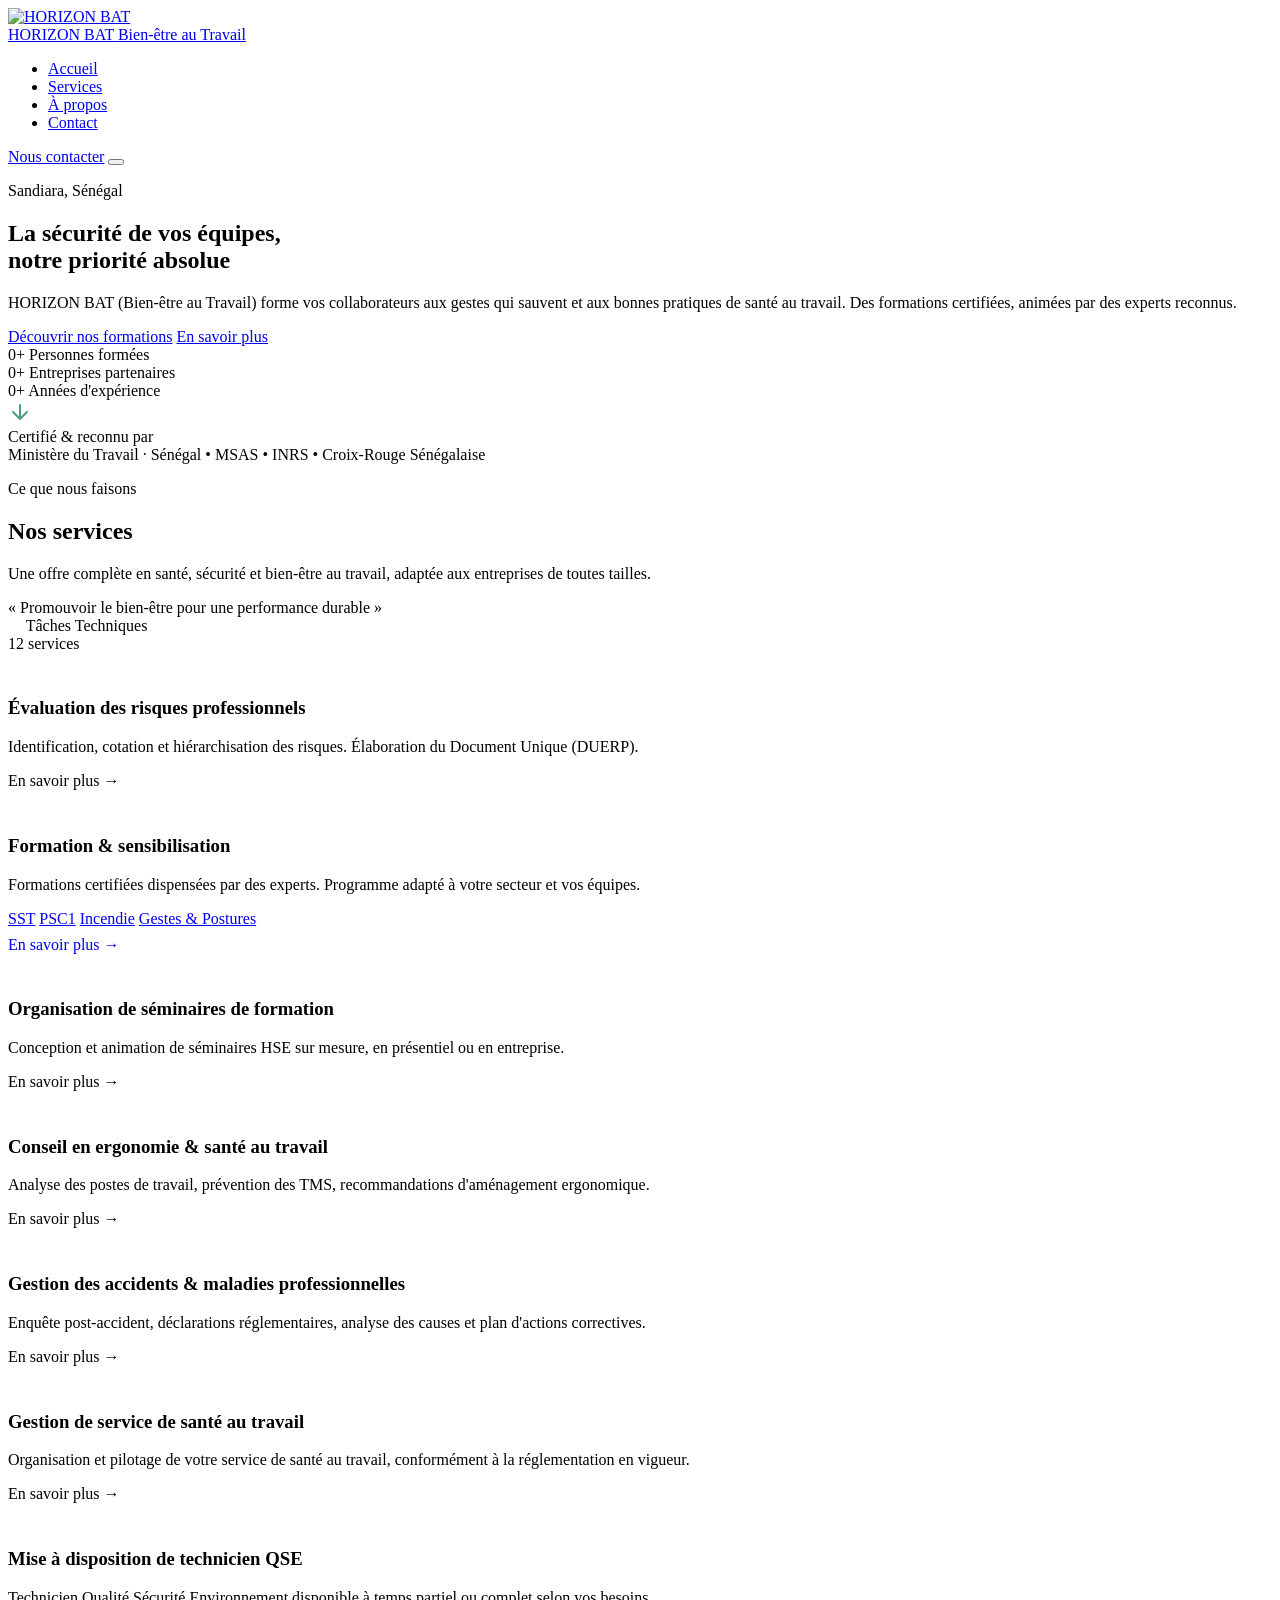
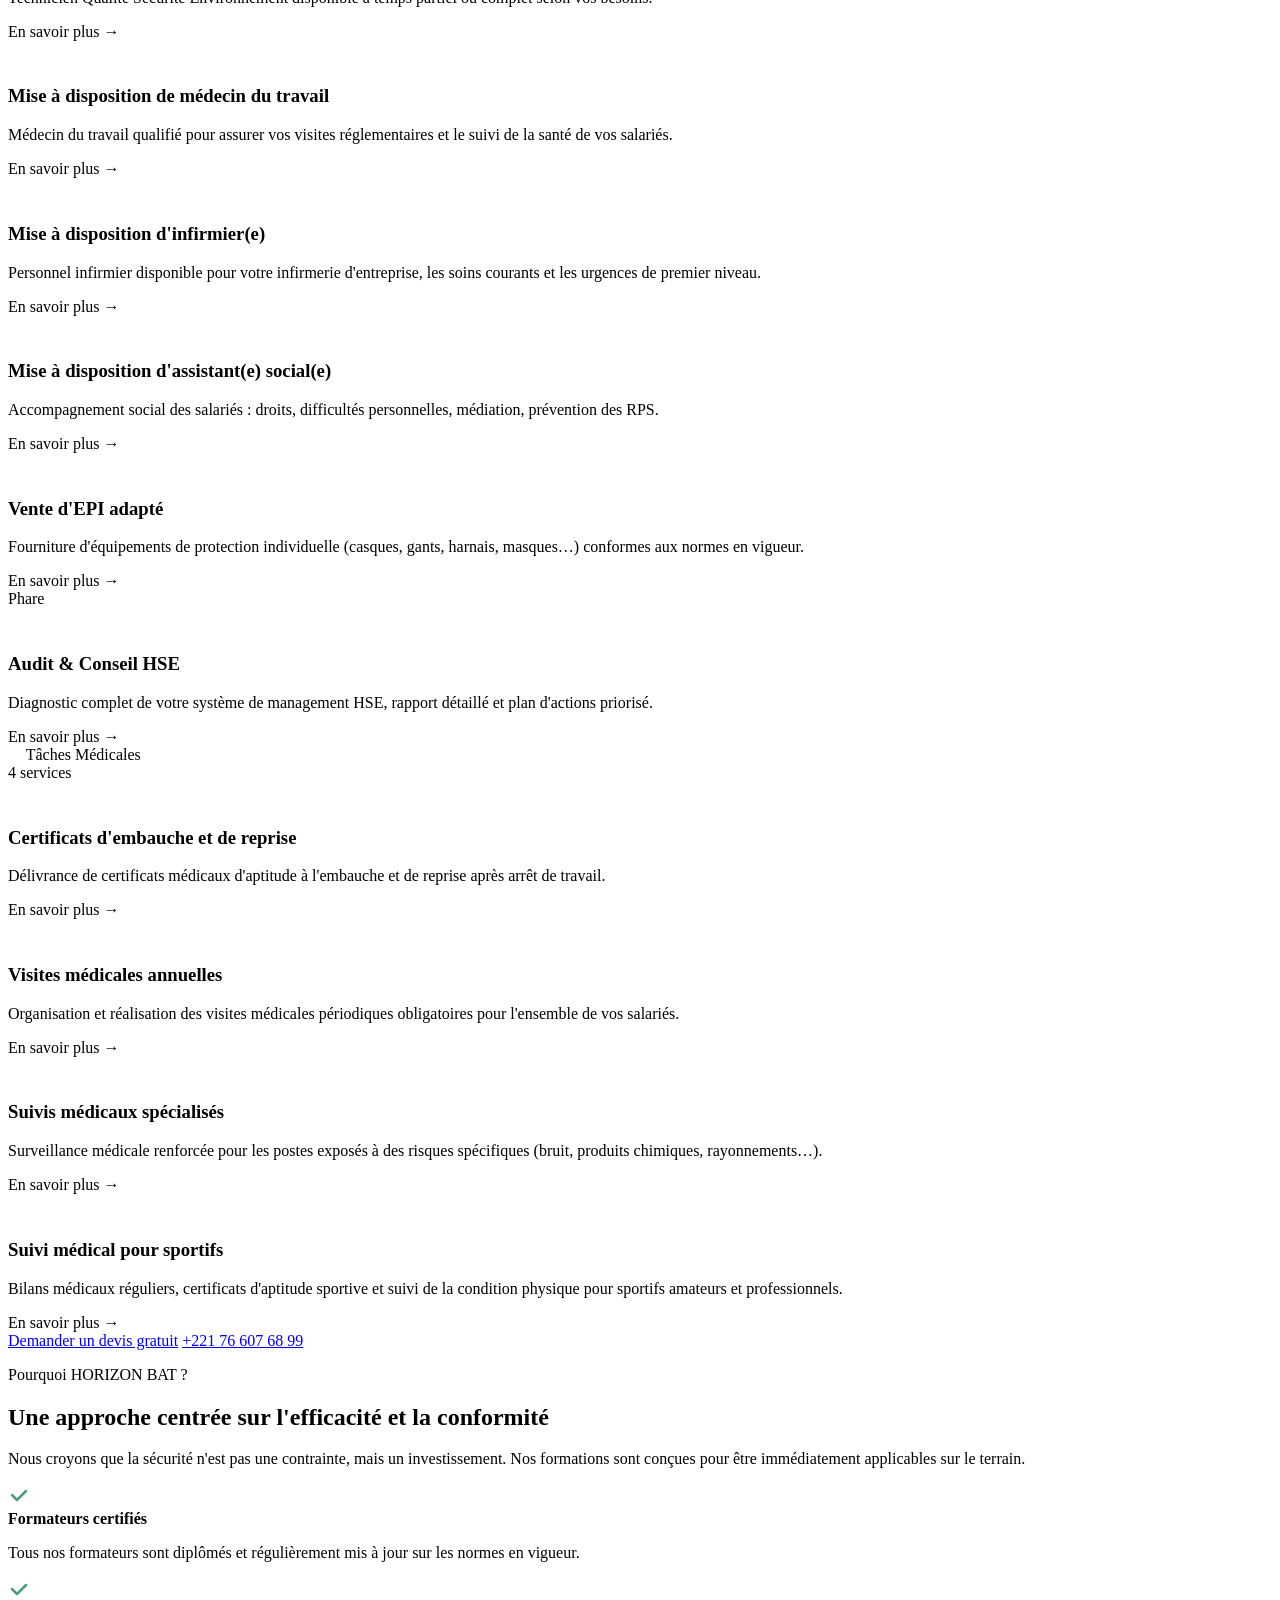
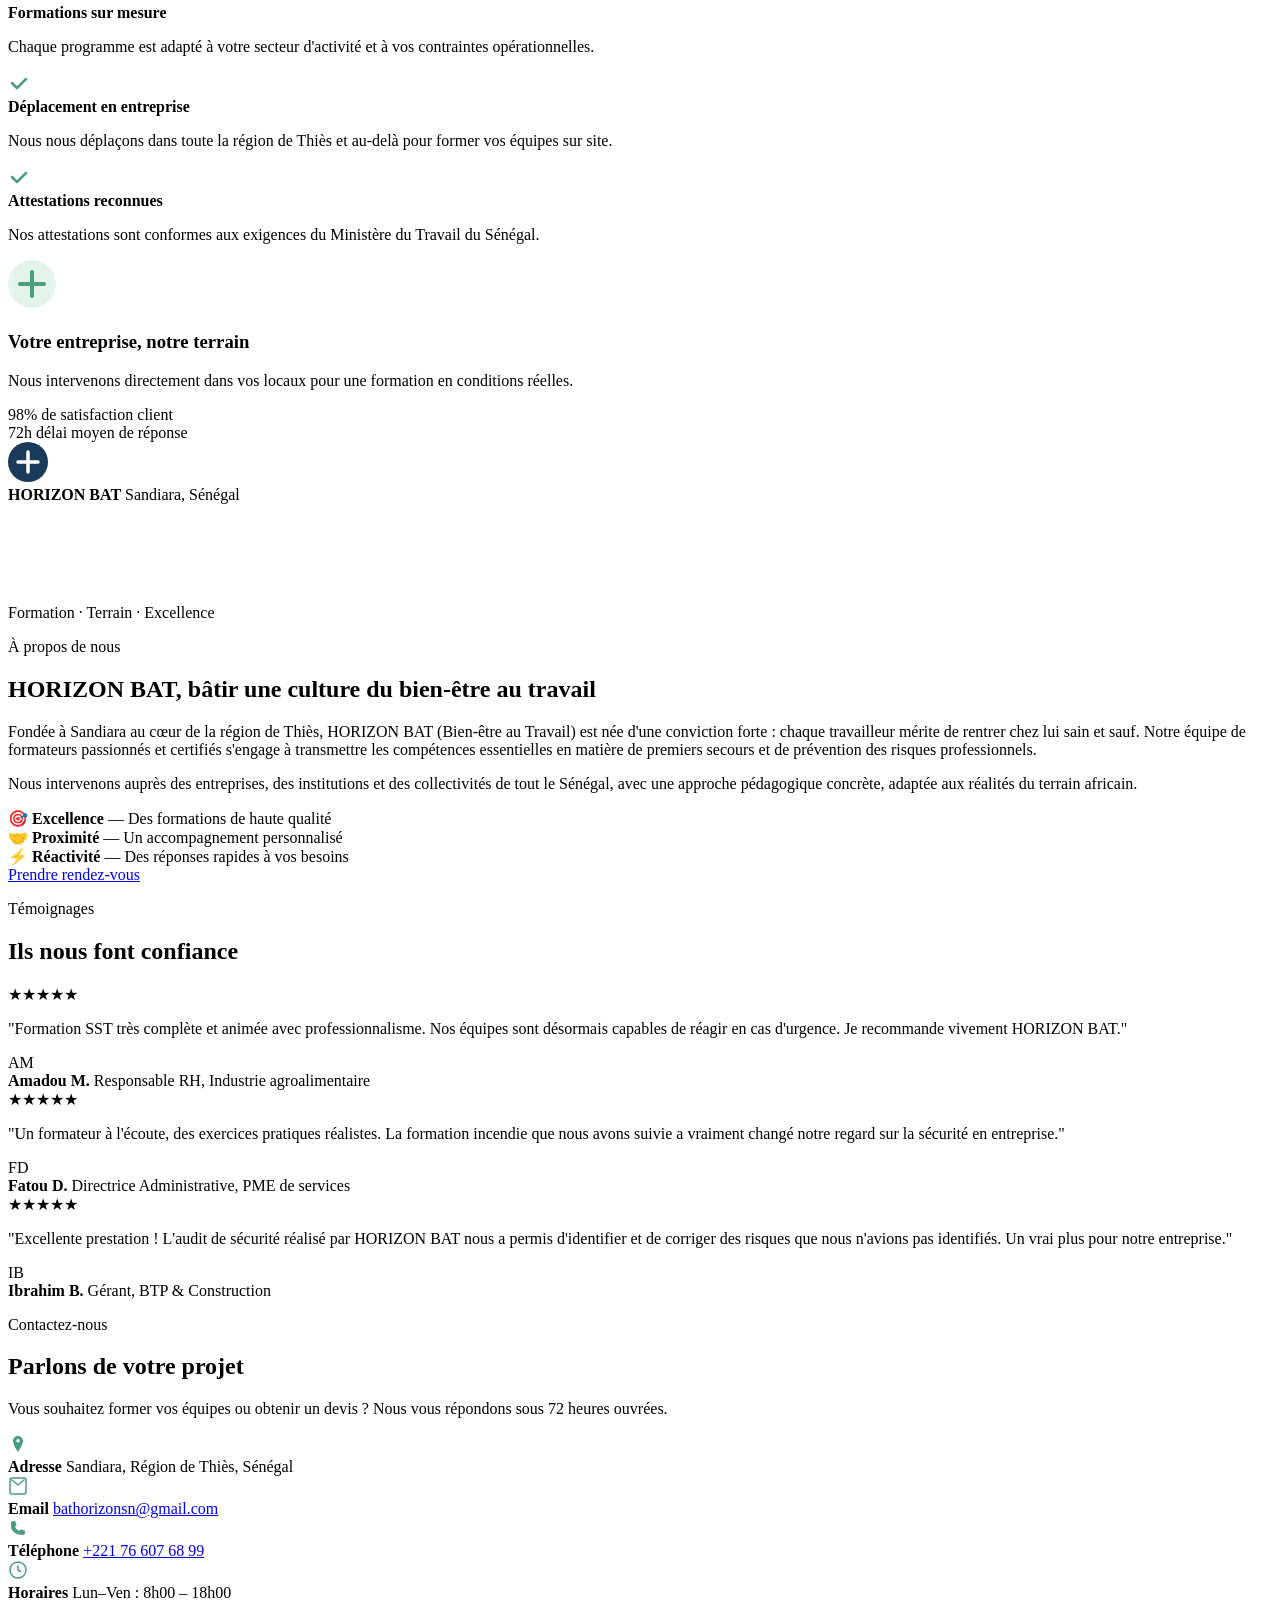
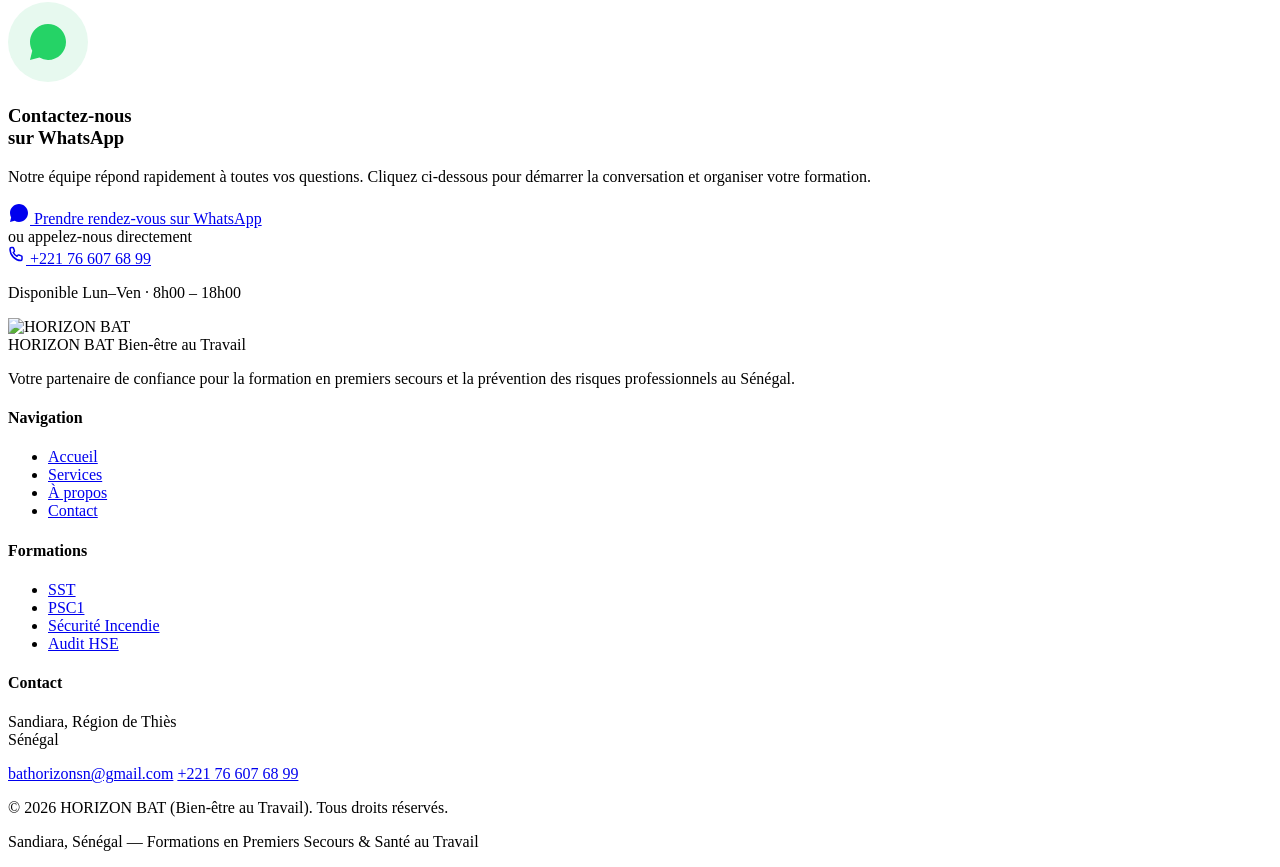
==== index.html @ 55e15ff8 "Initial website upload" ====
<!DOCTYPE html>
<html lang="fr">
<head>
  <meta charset="UTF-8" />
  <meta name="viewport" content="width=device-width, initial-scale=1.0" />
  <title>HORIZON BAT (Bien-être au Travail) — Formation Premiers Secours & Santé au Travail</title>
  <meta name="description" content="HORIZON BAT (Bien-être au Travail), expert en formation premiers secours et santé au travail à Sandiara, Sénégal. SST, PSC1, sécurité incendie, prévention des risques professionnels." />
  <link rel="stylesheet" href="css/style.css" />
  <link rel="preconnect" href="https://fonts.googleapis.com" />
  <link rel="preconnect" href="https://fonts.gstatic.com" crossorigin />
  <link href="https://fonts.googleapis.com/css2?family=Inter:wght@300;400;500;600;700;800&display=swap" rel="stylesheet" />
</head>
<body>

  <!-- ===== HEADER ===== -->
  <header class="header" id="header">
    <div class="container header__inner">
      <a href="#accueil" class="logo">
        <img src="images/logo.png" alt="HORIZON BAT" class="logo__img" style="height:60px;">
        <div class="logo__text">
          <span class="logo__name">HORIZON BAT</span>
          <span class="logo__tagline">Bien-être au Travail</span>
        </div>
      </a>
      <nav class="nav" id="nav">
        <ul class="nav__list">
          <li><a href="#accueil" class="nav__link active">Accueil</a></li>
          <li><a href="#services" class="nav__link">Services</a></li>
          <li><a href="#apropos" class="nav__link">À propos</a></li>
          <li><a href="#contact" class="nav__link">Contact</a></li>
        </ul>
      </nav>
      <a href="#contact" class="btn btn--primary header__cta">Nous contacter</a>
      <button class="burger" id="burger" aria-label="Menu">
        <span></span><span></span><span></span>
      </button>
    </div>
  </header>

  <main>

    <!-- ===== HERO / ACCUEIL ===== -->
    <section class="hero" id="accueil">
      <div class="hero__bg"></div>
      <div class="container hero__content">
        <p class="hero__eyebrow">Sandiara, Sénégal</p>
        <h1 class="hero__title">
          La sécurité de vos équipes,<br />
          <span class="hero__title--accent">notre priorité absolue</span>
        </h1>
        <p class="hero__subtitle">
          HORIZON BAT (Bien-être au Travail) forme vos collaborateurs aux gestes qui sauvent et aux bonnes pratiques de santé au travail. Des formations certifiées, animées par des experts reconnus.
        </p>
        <div class="hero__actions">
          <a href="#services" class="btn btn--primary btn--lg">Découvrir nos formations</a>
          <a href="#apropos" class="btn btn--outline btn--lg">En savoir plus</a>
        </div>
        <div class="hero__stats">
          <div class="stat">
            <span class="stat__number" data-target="500">0</span><span class="stat__suffix">+</span>
            <span class="stat__label">Personnes formées</span>
          </div>
          <div class="stat__divider"></div>
          <div class="stat">
            <span class="stat__number" data-target="25">0</span><span class="stat__suffix">+</span>
            <span class="stat__label">Entreprises partenaires</span>
          </div>
          <div class="stat__divider"></div>
          <div class="stat">
            <span class="stat__number" data-target="5">0</span><span class="stat__suffix">+</span>
            <span class="stat__label">Années d'expérience</span>
          </div>
        </div>
      </div>
      <div class="hero__scroll">
        <a href="#services" aria-label="Défiler vers le bas">
          <svg width="24" height="24" viewBox="0 0 24 24" fill="none">
            <path d="M12 5v14M5 12l7 7 7-7" stroke="#4a9e7f" stroke-width="2" stroke-linecap="round" stroke-linejoin="round"/>
          </svg>
        </a>
      </div>
    </section>

    <!-- ===== BANDEAU CONFIANCE ===== -->
    <section class="trust">
      <div class="container trust__inner">
        <span class="trust__label">Certifié &amp; reconnu par</span>
        <div class="trust__logos">
          <span class="trust__item">Ministère du Travail · Sénégal</span>
          <span class="trust__sep">•</span>
          <span class="trust__item">MSAS</span>
          <span class="trust__sep">•</span>
          <span class="trust__item">INRS</span>
          <span class="trust__sep">•</span>
          <span class="trust__item">Croix-Rouge Sénégalaise</span>
        </div>
      </div>
    </section>

    <!-- ===== SERVICES ===== -->
    <section class="section services" id="services">
      <div class="container">
        <div class="section__header">
          <p class="section__eyebrow">Ce que nous faisons</p>
          <h2 class="section__title">Nos services</h2>
          <p class="section__subtitle">Une offre complète en santé, sécurité et bien-être au travail, adaptée aux entreprises de toutes tailles.</p>
        </div>

        <!-- Devise -->
        <div class="services__devise">
          « Promouvoir le bien-être pour une performance durable »
        </div>

        <!-- ── TÂCHES TECHNIQUES ── -->
        <div class="services-category">
          <div class="services-category__header">
            <span class="services-category__label services-category__label--navy">
              <svg width="14" height="14" viewBox="0 0 14 14" fill="none"><path d="M7 1v12M1 7h12" stroke="#fff" stroke-width="2" stroke-linecap="round"/></svg>
              Tâches Techniques
            </span>
            <div class="services-category__line"></div>
            <span class="services-category__count">12 services</span>
          </div>

          <div class="services__grid--technical">

            <!-- 1. Évaluation des risques -->
            <a href="prevention.html" class="service-card service-card--compact" data-aos style="text-decoration:none;color:inherit;">
              <div class="service-card__icon service-card__icon--blue">
                <svg width="22" height="22" viewBox="0 0 22 22" fill="none"><rect x="3" y="3" width="16" height="16" rx="2" stroke="#fff" stroke-width="2"/><path d="M7 11h8M7 14h5" stroke="#fff" stroke-width="2" stroke-linecap="round"/><path d="M7 8h8" stroke="#fff" stroke-width="2" stroke-linecap="round"/></svg>
              </div>
              <h3 class="service-card__title">Évaluation des risques professionnels</h3>
              <p class="service-card__desc">Identification, cotation et hiérarchisation des risques. Élaboration du Document Unique (DUERP).</p>
              <span class="service-card__more">En savoir plus →</span>
            </a>

            <!-- 2. Formation & sensibilisation -->
            <div class="service-card service-card--compact" data-aos>
              <div class="service-card__icon service-card__icon--blue">
                <svg width="22" height="22" viewBox="0 0 22 22" fill="none"><path d="M11 2v8M3 10l8-8 8 8" stroke="#fff" stroke-width="2" stroke-linecap="round" stroke-linejoin="round"/><path d="M5 10v8a1 1 0 0 0 1 1h10a1 1 0 0 0 1-1v-8" stroke="#fff" stroke-width="2" stroke-linecap="round"/></svg>
              </div>
              <h3 class="service-card__title">Formation &amp; sensibilisation</h3>
              <p class="service-card__desc">Formations certifiées dispensées par des experts. Programme adapté à votre secteur et vos équipes.</p>
              <div class="service-card__tags">
                <a href="sst.html" class="service-card__tag">SST</a>
                <a href="psc1.html" class="service-card__tag">PSC1</a>
                <a href="incendie.html" class="service-card__tag">Incendie</a>
                <a href="gestes-postures.html" class="service-card__tag">Gestes &amp; Postures</a>
              </div>
              <a href="formations.html" class="service-card__more" style="margin-top:8px;display:inline-block;text-decoration:none;">En savoir plus →</a>
            </div>

            <!-- 3. Séminaires -->
            <a href="seminaires.html" class="service-card service-card--compact" data-aos style="text-decoration:none;color:inherit;">
              <div class="service-card__icon service-card__icon--blue">
                <svg width="22" height="22" viewBox="0 0 22 22" fill="none"><circle cx="11" cy="6" r="3" stroke="#fff" stroke-width="2"/><path d="M5 19a6 6 0 0 1 12 0" stroke="#fff" stroke-width="2" stroke-linecap="round"/><circle cx="18" cy="6" r="2" stroke="#fff" stroke-width="1.5"/><path d="M20 15a4 4 0 0 1 2 3" stroke="#fff" stroke-width="1.5" stroke-linecap="round"/><circle cx="4" cy="6" r="2" stroke="#fff" stroke-width="1.5"/><path d="M2 18a4 4 0 0 1 2-3" stroke="#fff" stroke-width="1.5" stroke-linecap="round"/></svg>
              </div>
              <h3 class="service-card__title">Organisation de séminaires de formation</h3>
              <p class="service-card__desc">Conception et animation de séminaires HSE sur mesure, en présentiel ou en entreprise.</p>
              <span class="service-card__more">En savoir plus →</span>
            </a>

            <!-- 4. Ergonomie -->
            <a href="gestes-postures.html" class="service-card service-card--compact" data-aos style="text-decoration:none;color:inherit;">
              <div class="service-card__icon service-card__icon--blue">
                <svg width="22" height="22" viewBox="0 0 22 22" fill="none"><path d="M11 4a3 3 0 1 0 0-1" stroke="#fff" stroke-width="2" stroke-linecap="round"/><path d="M5 11c0-3.31 2.69-6 6-6s6 2.69 6 6" stroke="#fff" stroke-width="2"/><path d="M7 19v-4a4 4 0 0 1 8 0v4" stroke="#fff" stroke-width="2" stroke-linecap="round"/></svg>
              </div>
              <h3 class="service-card__title">Conseil en ergonomie &amp; santé au travail</h3>
              <p class="service-card__desc">Analyse des postes de travail, prévention des TMS, recommandations d'aménagement ergonomique.</p>
              <span class="service-card__more">En savoir plus →</span>
            </a>

            <!-- 5. Gestion accidents -->
            <a href="accidents-professionnels.html" class="service-card service-card--compact" data-aos style="text-decoration:none;color:inherit;">
              <div class="service-card__icon service-card__icon--blue">
                <svg width="22" height="22" viewBox="0 0 22 22" fill="none"><path d="M11 3L3 19h16L11 3z" stroke="#fff" stroke-width="2" stroke-linejoin="round"/><path d="M11 13V9M11 16v-1" stroke="#fff" stroke-width="2" stroke-linecap="round"/></svg>
              </div>
              <h3 class="service-card__title">Gestion des accidents &amp; maladies professionnelles</h3>
              <p class="service-card__desc">Enquête post-accident, déclarations réglementaires, analyse des causes et plan d'actions correctives.</p>
              <span class="service-card__more">En savoir plus →</span>
            </a>

            <!-- 6. Gestion service santé -->
            <a href="sante-travail.html" class="service-card service-card--compact" data-aos style="text-decoration:none;color:inherit;">
              <div class="service-card__icon service-card__icon--blue">
                <svg width="22" height="22" viewBox="0 0 22 22" fill="none"><path d="M11 2v8M3 10l8-8 8 8" stroke="#fff" stroke-width="2" stroke-linecap="round" stroke-linejoin="round"/><rect x="8" y="13" width="6" height="7" rx="1" stroke="#fff" stroke-width="2"/></svg>
              </div>
              <h3 class="service-card__title">Gestion de service de santé au travail</h3>
              <p class="service-card__desc">Organisation et pilotage de votre service de santé au travail, conformément à la réglementation en vigueur.</p>
              <span class="service-card__more">En savoir plus →</span>
            </a>

            <!-- 7. Technicien QSE -->
            <a href="technicien-qse.html" class="service-card service-card--compact" data-aos style="text-decoration:none;color:inherit;">
              <div class="service-card__icon service-card__icon--blue">
                <svg width="22" height="22" viewBox="0 0 22 22" fill="none"><circle cx="11" cy="8" r="4" stroke="#fff" stroke-width="2"/><path d="M3 20a8 8 0 0 1 16 0" stroke="#fff" stroke-width="2" stroke-linecap="round"/><path d="M14 11l2 2-2 2" stroke="#fff" stroke-width="1.5" stroke-linecap="round" stroke-linejoin="round"/></svg>
              </div>
              <h3 class="service-card__title">Mise à disposition de technicien QSE</h3>
              <p class="service-card__desc">Technicien Qualité Sécurité Environnement disponible à temps partiel ou complet selon vos besoins.</p>
              <span class="service-card__more">En savoir plus →</span>
            </a>

            <!-- 8. Médecin du travail -->
            <a href="medecin-travail.html" class="service-card service-card--compact" data-aos style="text-decoration:none;color:inherit;">
              <div class="service-card__icon service-card__icon--blue">
                <svg width="22" height="22" viewBox="0 0 22 22" fill="none"><path d="M11 2v6M8 5h6" stroke="#fff" stroke-width="2" stroke-linecap="round"/><circle cx="11" cy="14" r="5" stroke="#fff" stroke-width="2"/><path d="M11 12v2l1.5 1" stroke="#fff" stroke-width="1.5" stroke-linecap="round"/></svg>
              </div>
              <h3 class="service-card__title">Mise à disposition de médecin du travail</h3>
              <p class="service-card__desc">Médecin du travail qualifié pour assurer vos visites réglementaires et le suivi de la santé de vos salariés.</p>
              <span class="service-card__more">En savoir plus →</span>
            </a>

            <!-- 9. Infirmier(e) -->
            <a href="infirmier.html" class="service-card service-card--compact" data-aos style="text-decoration:none;color:inherit;">
              <div class="service-card__icon service-card__icon--blue">
                <svg width="22" height="22" viewBox="0 0 22 22" fill="none"><path d="M11 3v16M3 11h16" stroke="#fff" stroke-width="2.5" stroke-linecap="round"/></svg>
              </div>
              <h3 class="service-card__title">Mise à disposition d'infirmier(e)</h3>
              <p class="service-card__desc">Personnel infirmier disponible pour votre infirmerie d'entreprise, les soins courants et les urgences de premier niveau.</p>
              <span class="service-card__more">En savoir plus →</span>
            </a>

            <!-- 10. Assistant(e) social -->
            <a href="assistant-social.html" class="service-card service-card--compact" data-aos style="text-decoration:none;color:inherit;">
              <div class="service-card__icon service-card__icon--blue">
                <svg width="22" height="22" viewBox="0 0 22 22" fill="none"><circle cx="11" cy="7" r="4" stroke="#fff" stroke-width="2"/><path d="M4 19c0-3.866 3.134-7 7-7s7 3.134 7 7" stroke="#fff" stroke-width="2" stroke-linecap="round"/><path d="M15 13l2 2-2 2" stroke="#fff" stroke-width="1.5" stroke-linecap="round" stroke-linejoin="round"/></svg>
              </div>
              <h3 class="service-card__title">Mise à disposition d'assistant(e) social(e)</h3>
              <p class="service-card__desc">Accompagnement social des salariés : droits, difficultés personnelles, médiation, prévention des RPS.</p>
              <span class="service-card__more">En savoir plus →</span>
            </a>

            <!-- 11. EPI -->
            <a href="epi.html" class="service-card service-card--compact" data-aos style="text-decoration:none;color:inherit;">
              <div class="service-card__icon service-card__icon--blue">
                <svg width="22" height="22" viewBox="0 0 22 22" fill="none"><path d="M11 2l7 4v6c0 4-3.5 7-7 8-3.5-1-7-4-7-8V6l7-4z" stroke="#fff" stroke-width="2" stroke-linejoin="round"/><path d="M8 11l2 2 4-4" stroke="#fff" stroke-width="2" stroke-linecap="round" stroke-linejoin="round"/></svg>
              </div>
              <h3 class="service-card__title">Vente d'EPI adapté</h3>
              <p class="service-card__desc">Fourniture d'équipements de protection individuelle (casques, gants, harnais, masques…) conformes aux normes en vigueur.</p>
              <span class="service-card__more">En savoir plus →</span>
            </a>

            <!-- 12. Audit HSE -->
            <a href="audit-hse.html" class="service-card service-card--compact service-card--featured" data-aos style="text-decoration:none;color:inherit;">
              <div class="service-card__badge">Phare</div>
              <div class="service-card__icon service-card__icon--white">
                <svg width="22" height="22" viewBox="0 0 22 22" fill="none"><circle cx="11" cy="11" r="8" stroke="#fff" stroke-width="2"/><path d="M11 8v3l2 1" stroke="#fff" stroke-width="2" stroke-linecap="round"/><path d="M7 4L5 2M15 4l2-2" stroke="#fff" stroke-width="1.5" stroke-linecap="round"/></svg>
              </div>
              <h3 class="service-card__title">Audit &amp; Conseil HSE</h3>
              <p class="service-card__desc">Diagnostic complet de votre système de management HSE, rapport détaillé et plan d'actions priorisé.</p>
              <span class="service-card__more">En savoir plus →</span>
            </a>

          </div>
        </div>

        <!-- ── TÂCHES MÉDICALES ── -->
        <div class="services-category">
          <div class="services-category__header">
            <span class="services-category__label services-category__label--green">
              <svg width="14" height="14" viewBox="0 0 14 14" fill="none"><path d="M7 1v6M1 7h6" stroke="#fff" stroke-width="2" stroke-linecap="round"/><circle cx="7" cy="7" r="6" stroke="#fff" stroke-width="1.5"/></svg>
              Tâches Médicales
            </span>
            <div class="services-category__line"></div>
            <span class="services-category__count">4 services</span>
          </div>

          <div class="services__grid--medical">

            <a href="certificats-medicaux.html" class="service-card service-card--compact service-card--medical" data-aos style="text-decoration:none;color:inherit;">
              <div class="service-card__icon service-card__icon--green">
                <svg width="22" height="22" viewBox="0 0 22 22" fill="none"><rect x="3" y="4" width="16" height="15" rx="2" stroke="#fff" stroke-width="2"/><path d="M7 2v4M15 2v4M3 10h16" stroke="#fff" stroke-width="2" stroke-linecap="round"/><path d="M8 14h2M12 14h2" stroke="#fff" stroke-width="2" stroke-linecap="round"/></svg>
              </div>
              <h3 class="service-card__title">Certificats d'embauche et de reprise</h3>
              <p class="service-card__desc">Délivrance de certificats médicaux d'aptitude à l'embauche et de reprise après arrêt de travail.</p>
              <span class="service-card__more">En savoir plus →</span>
            </a>

            <a href="visites-medicales.html" class="service-card service-card--compact service-card--medical" data-aos style="text-decoration:none;color:inherit;">
              <div class="service-card__icon service-card__icon--green">
                <svg width="22" height="22" viewBox="0 0 22 22" fill="none"><circle cx="11" cy="11" r="8" stroke="#fff" stroke-width="2"/><path d="M11 7v4l3 1.5" stroke="#fff" stroke-width="2" stroke-linecap="round"/></svg>
              </div>
              <h3 class="service-card__title">Visites médicales annuelles</h3>
              <p class="service-card__desc">Organisation et réalisation des visites médicales périodiques obligatoires pour l'ensemble de vos salariés.</p>
              <span class="service-card__more">En savoir plus →</span>
            </a>

            <a href="suivis-medicaux.html" class="service-card service-card--compact service-card--medical" data-aos style="text-decoration:none;color:inherit;">
              <div class="service-card__icon service-card__icon--green">
                <svg width="22" height="22" viewBox="0 0 22 22" fill="none"><path d="M11 2v8M3 10l8-8 8 8" stroke="#fff" stroke-width="2" stroke-linecap="round" stroke-linejoin="round"/><path d="M8 11v5a3 3 0 0 0 6 0v-5" stroke="#fff" stroke-width="2" stroke-linecap="round"/></svg>
              </div>
              <h3 class="service-card__title">Suivis médicaux spécialisés</h3>
              <p class="service-card__desc">Surveillance médicale renforcée pour les postes exposés à des risques spécifiques (bruit, produits chimiques, rayonnements…).</p>
              <span class="service-card__more">En savoir plus →</span>
            </a>

            <a href="suivi-sportifs.html" class="service-card service-card--compact service-card--medical" data-aos style="text-decoration:none;color:inherit;">
              <div class="service-card__icon service-card__icon--green">
                <svg width="22" height="22" viewBox="0 0 22 22" fill="none"><path d="M11 3l2.5 5 5.5.8-4 3.9.94 5.46L11 15.5l-4.94 2.66L7 12.7 3 8.8l5.5-.8L11 3z" stroke="#fff" stroke-width="1.8" stroke-linejoin="round"/></svg>
              </div>
              <h3 class="service-card__title">Suivi médical pour sportifs</h3>
              <p class="service-card__desc">Bilans médicaux réguliers, certificats d'aptitude sportive et suivi de la condition physique pour sportifs amateurs et professionnels.</p>
              <span class="service-card__more">En savoir plus →</span>
            </a>

          </div>
        </div>

        <div class="services__cta">
          <a href="#contact" class="btn btn--primary btn--lg">Demander un devis gratuit</a>
          <a href="tel:+221766076899" class="btn btn--outline btn--lg">+221 76 607 68 99</a>
        </div>
      </div>
    </section>

    <!-- ===== POURQUOI NOUS ===== -->
    <section class="section why">
      <div class="container why__inner">
        <div class="why__content">
          <p class="section__eyebrow">Pourquoi HORIZON BAT ?</p>
          <h2 class="section__title">Une approche centrée sur l'efficacité et la conformité</h2>
          <p class="why__text">Nous croyons que la sécurité n'est pas une contrainte, mais un investissement. Nos formations sont conçues pour être immédiatement applicables sur le terrain.</p>
          <div class="why__features">
            <div class="feature">
              <div class="feature__icon">
                <svg width="22" height="22" viewBox="0 0 22 22" fill="none">
                  <path d="M4 11l5 5L18 7" stroke="#4a9e7f" stroke-width="2.5" stroke-linecap="round" stroke-linejoin="round"/>
                </svg>
              </div>
              <div>
                <strong>Formateurs certifiés</strong>
                <p>Tous nos formateurs sont diplômés et régulièrement mis à jour sur les normes en vigueur.</p>
              </div>
            </div>
            <div class="feature">
              <div class="feature__icon">
                <svg width="22" height="22" viewBox="0 0 22 22" fill="none">
                  <path d="M4 11l5 5L18 7" stroke="#4a9e7f" stroke-width="2.5" stroke-linecap="round" stroke-linejoin="round"/>
                </svg>
              </div>
              <div>
                <strong>Formations sur mesure</strong>
                <p>Chaque programme est adapté à votre secteur d'activité et à vos contraintes opérationnelles.</p>
              </div>
            </div>
            <div class="feature">
              <div class="feature__icon">
                <svg width="22" height="22" viewBox="0 0 22 22" fill="none">
                  <path d="M4 11l5 5L18 7" stroke="#4a9e7f" stroke-width="2.5" stroke-linecap="round" stroke-linejoin="round"/>
                </svg>
              </div>
              <div>
                <strong>Déplacement en entreprise</strong>
                <p>Nous nous déplaçons dans toute la région de Thiès et au-delà pour former vos équipes sur site.</p>
              </div>
            </div>
            <div class="feature">
              <div class="feature__icon">
                <svg width="22" height="22" viewBox="0 0 22 22" fill="none">
                  <path d="M4 11l5 5L18 7" stroke="#4a9e7f" stroke-width="2.5" stroke-linecap="round" stroke-linejoin="round"/>
                </svg>
              </div>
              <div>
                <strong>Attestations reconnues</strong>
                <p>Nos attestations sont conformes aux exigences du Ministère du Travail du Sénégal.</p>
              </div>
            </div>
          </div>
        </div>
        <div class="why__visual">
          <div class="why__card why__card--main">
            <div class="why__card-icon">
              <svg width="48" height="48" viewBox="0 0 48 48" fill="none">
                <circle cx="24" cy="24" r="24" fill="#e4f4ed"/>
                <path d="M24 12v24M12 24h24" stroke="#4a9e7f" stroke-width="4" stroke-linecap="round"/>
              </svg>
            </div>
            <h3>Votre entreprise, notre terrain</h3>
            <p>Nous intervenons directement dans vos locaux pour une formation en conditions réelles.</p>
          </div>
          <div class="why__card why__card--accent">
            <span class="why__card-stat">98%</span>
            <span class="why__card-label">de satisfaction client</span>
          </div>
          <div class="why__card why__card--light">
            <span class="why__card-stat">72h</span>
            <span class="why__card-label">délai moyen de réponse</span>
          </div>
        </div>
      </div>
    </section>

    <!-- ===== À PROPOS ===== -->
    <section class="section apropos" id="apropos">
      <div class="container apropos__inner">
        <div class="apropos__visual">
          <div class="apropos__badge">
            <svg width="40" height="40" viewBox="0 0 40 40" fill="none">
              <circle cx="20" cy="20" r="20" fill="#1a3a5c"/>
              <path d="M20 10v20M10 20h20" stroke="#fff" stroke-width="3.5" stroke-linecap="round"/>
            </svg>
            <div>
              <strong>HORIZON BAT</strong>
              <span>Sandiara, Sénégal</span>
            </div>
          </div>
          <div class="apropos__img-placeholder">
            <div class="apropos__img-inner">
              <svg width="80" height="80" viewBox="0 0 80 80" fill="none" opacity="0.3">
                <circle cx="40" cy="40" r="40" fill="#fff"/>
                <path d="M40 20v40M20 40h40" stroke="#fff" stroke-width="6" stroke-linecap="round"/>
              </svg>
              <p>Formation · Terrain · Excellence</p>
            </div>
          </div>
        </div>
        <div class="apropos__content">
          <p class="section__eyebrow">À propos de nous</p>
          <h2 class="section__title">HORIZON BAT, bâtir une culture du bien-être au travail</h2>
          <p class="apropos__text">
            Fondée à Sandiara au cœur de la région de Thiès, HORIZON BAT (Bien-être au Travail) est née d'une conviction forte : chaque travailleur mérite de rentrer chez lui sain et sauf. Notre équipe de formateurs passionnés et certifiés s'engage à transmettre les compétences essentielles en matière de premiers secours et de prévention des risques professionnels.
          </p>
          <p class="apropos__text">
            Nous intervenons auprès des entreprises, des institutions et des collectivités de tout le Sénégal, avec une approche pédagogique concrète, adaptée aux réalités du terrain africain.
          </p>
          <div class="apropos__values">
            <div class="value-item">
              <span class="value-item__icon">🎯</span>
              <span><strong>Excellence</strong> — Des formations de haute qualité</span>
            </div>
            <div class="value-item">
              <span class="value-item__icon">🤝</span>
              <span><strong>Proximité</strong> — Un accompagnement personnalisé</span>
            </div>
            <div class="value-item">
              <span class="value-item__icon">⚡</span>
              <span><strong>Réactivité</strong> — Des réponses rapides à vos besoins</span>
            </div>
          </div>
          <a href="#contact" class="btn btn--primary">Prendre rendez-vous</a>
        </div>
      </div>
    </section>

    <!-- ===== TEMOIGNAGES ===== -->
    <section class="section testimonials">
      <div class="container">
        <div class="section__header">
          <p class="section__eyebrow">Témoignages</p>
          <h2 class="section__title">Ils nous font confiance</h2>
        </div>
        <div class="testimonials__grid">
          <div class="testimonial-card">
            <div class="testimonial-card__stars">★★★★★</div>
            <p class="testimonial-card__text">"Formation SST très complète et animée avec professionnalisme. Nos équipes sont désormais capables de réagir en cas d'urgence. Je recommande vivement HORIZON BAT."</p>
            <div class="testimonial-card__author">
              <div class="testimonial-card__avatar">AM</div>
              <div>
                <strong>Amadou M.</strong>
                <span>Responsable RH, Industrie agroalimentaire</span>
              </div>
            </div>
          </div>
          <div class="testimonial-card">
            <div class="testimonial-card__stars">★★★★★</div>
            <p class="testimonial-card__text">"Un formateur à l'écoute, des exercices pratiques réalistes. La formation incendie que nous avons suivie a vraiment changé notre regard sur la sécurité en entreprise."</p>
            <div class="testimonial-card__author">
              <div class="testimonial-card__avatar">FD</div>
              <div>
                <strong>Fatou D.</strong>
                <span>Directrice Administrative, PME de services</span>
              </div>
            </div>
          </div>
          <div class="testimonial-card">
            <div class="testimonial-card__stars">★★★★★</div>
            <p class="testimonial-card__text">"Excellente prestation ! L'audit de sécurité réalisé par HORIZON BAT nous a permis d'identifier et de corriger des risques que nous n'avions pas identifiés. Un vrai plus pour notre entreprise."</p>
            <div class="testimonial-card__author">
              <div class="testimonial-card__avatar">IB</div>
              <div>
                <strong>Ibrahim B.</strong>
                <span>Gérant, BTP &amp; Construction</span>
              </div>
            </div>
          </div>
        </div>
      </div>
    </section>

    <!-- ===== CONTACT ===== -->
    <section class="section contact" id="contact">
      <div class="container contact__inner">
        <div class="contact__info">
          <p class="section__eyebrow">Contactez-nous</p>
          <h2 class="section__title">Parlons de votre projet</h2>
          <p class="contact__text">Vous souhaitez former vos équipes ou obtenir un devis ? Nous vous répondons sous 72 heures ouvrées.</p>
          <div class="contact__details">
            <div class="contact__item">
              <div class="contact__item-icon">
                <svg width="20" height="20" viewBox="0 0 20 20" fill="none">
                  <path d="M10 2C7.24 2 5 4.24 5 7c0 3.75 5 11 5 11s5-7.25 5-11c0-2.76-2.24-5-5-5zm0 6.5A1.5 1.5 0 1 1 10 5a1.5 1.5 0 0 1 0 3.5z" fill="#4a9e7f"/>
                </svg>
              </div>
              <div>
                <strong>Adresse</strong>
                <span>Sandiara, Région de Thiès, Sénégal</span>
              </div>
            </div>
            <div class="contact__item">
              <div class="contact__item-icon">
                <svg width="20" height="20" viewBox="0 0 20 20" fill="none">
                  <path d="M2 4a2 2 0 0 1 2-2h12a2 2 0 0 1 2 2v12a2 2 0 0 1-2 2H4a2 2 0 0 1-2-2V4zm2 0l6 5 6-5" stroke="#4a9e7f" stroke-width="1.5" stroke-linecap="round" stroke-linejoin="round"/>
                </svg>
              </div>
              <div>
                <strong>Email</strong>
                <a href="mailto:bathorizonsn@gmail.com">bathorizonsn@gmail.com</a>
              </div>
            </div>
            <div class="contact__item">
              <div class="contact__item-icon">
                <svg width="20" height="20" viewBox="0 0 20 20" fill="none">
                  <path d="M3 5a2 2 0 0 1 2-2h1.5a1 1 0 0 1 .95.68l1 3a1 1 0 0 1-.27 1.06l-1.22 1.1a9.05 9.05 0 0 0 4.2 4.2l1.1-1.22a1 1 0 0 1 1.06-.27l3 1A1 1 0 0 1 17 13.5V15a2 2 0 0 1-2 2C7.16 17 3 12.84 3 8V5z" fill="#4a9e7f"/>
                </svg>
              </div>
              <div>
                <strong>Téléphone</strong>
                <a href="tel:+221766076899">+221 76 607 68 99</a>
              </div>
            </div>
            <div class="contact__item">
              <div class="contact__item-icon">
                <svg width="20" height="20" viewBox="0 0 20 20" fill="none">
                  <circle cx="10" cy="10" r="8" stroke="#4a9e7f" stroke-width="1.5"/>
                  <path d="M10 6v4l2.5 1.5" stroke="#4a9e7f" stroke-width="1.5" stroke-linecap="round"/>
                </svg>
              </div>
              <div>
                <strong>Horaires</strong>
                <span>Lun–Ven : 8h00 – 18h00</span>
              </div>
            </div>
          </div>
        </div>
        <div class="whatsapp-cta">
          <div class="whatsapp-cta__icon-wrap">
            <svg width="80" height="80" viewBox="0 0 80 80" fill="none" xmlns="http://www.w3.org/2000/svg">
              <circle cx="40" cy="40" r="40" fill="#e7f9ef"/>
              <path d="M54.6 45.5c-.42-.21-2.5-1.23-2.88-1.37-.39-.14-.67-.21-.95.21-.28.42-1.09 1.37-1.33 1.65-.24.28-.49.32-.91.11-.42-.21-1.78-.66-3.39-2.09-1.25-1.12-2.1-2.5-2.35-2.92-.24-.42-.03-.65.18-.86.19-.19.42-.49.63-.73.21-.25.28-.42.42-.7.14-.28.07-.53-.04-.74-.11-.21-.95-2.29-1.3-3.13-.34-.82-.69-.71-.95-.72-.24-.01-.53-.01-.81-.01-.28 0-.73.11-1.12.53-.39.42-1.47 1.44-1.47 3.51 0 2.08 1.51 4.08 1.72 4.36.21.28 2.97 4.54 7.2 6.37 1.01.43 1.79.69 2.4.89 1.01.32 1.93.27 2.66.16.81-.12 2.5-1.02 2.85-2.01.35-.98.35-1.83.25-2.01-.1-.18-.39-.28-.81-.49zM40 22c-9.94 0-18 8.06-18 18 0 3.17.82 6.14 2.26 8.72L22 58l9.43-2.47A17.93 17.93 0 0040 58c9.94 0 18-8.06 18-18S49.94 22 40 22z" fill="#25D366"/>
            </svg>
          </div>
          <h3 class="whatsapp-cta__title">Contactez-nous<br/>sur WhatsApp</h3>
          <p class="whatsapp-cta__text">Notre équipe répond rapidement à toutes vos questions. Cliquez ci-dessous pour démarrer la conversation et organiser votre formation.</p>
          <a href="https://wa.me/221766076899?text=Bonjour%2C%20je%20souhaite%20prendre%20rendez-vous%20avec%20HORIZON%20BAT" class="btn btn--whatsapp btn--lg" target="_blank" rel="noopener noreferrer">
            <svg width="22" height="22" viewBox="0 0 22 22" fill="currentColor"><path d="M11 2C6.03 2 2 6.03 2 11c0 1.59.41 3.08 1.13 4.38L2 20l4.75-1.24A8.96 8.96 0 0 0 11 20c4.97 0 9-4.03 9-9s-4.03-9-9-9zm4.18 12.77c-.13-.06-.76-.37-.88-.42-.12-.04-.2-.06-.29.06-.08.13-.33.42-.4.51-.08.08-.15.09-.28.03-.13-.06-.54-.2-1.03-.63-.38-.34-.64-.76-.71-.89-.07-.13-.01-.2.06-.26.06-.06.13-.15.19-.22.06-.08.08-.13.13-.21.04-.09.02-.16-.01-.22-.03-.07-.29-.7-.39-.96-.1-.25-.21-.22-.29-.22h-.25c-.08 0-.22.03-.34.16-.12.13-.45.44-.45 1.07 0 .63.46 1.24.52 1.33.06.08.9 1.38 2.19 1.94.31.13.54.21.73.27.31.1.59.08.81.05.25-.04.76-.31.87-.61.11-.3.11-.56.08-.61-.03-.06-.12-.09-.25-.15z"/></svg>
            Prendre rendez-vous sur WhatsApp
          </a>
          <div class="whatsapp-cta__divider"><span>ou appelez-nous directement</span></div>
          <a href="tel:+221766076899" class="whatsapp-cta__phone">
            <svg width="18" height="18" viewBox="0 0 18 18" fill="none"><path d="M2 3a1.5 1.5 0 0 1 1.5-1.5h1.15a1 1 0 0 1 .95.68l.82 2.46a1 1 0 0 1-.27 1.05l-.92.84a8.04 8.04 0 0 0 3.74 3.74l.84-.92a1 1 0 0 1 1.05-.27l2.46.82a1 1 0 0 1 .68.95V13A1.5 1.5 0 0 1 13 14.5C7.2 14.5 2 9.3 2 3z" stroke="currentColor" stroke-width="1.5" stroke-linecap="round" stroke-linejoin="round"/></svg>
            +221 76 607 68 99
          </a>
          <p class="whatsapp-cta__hours">Disponible Lun–Ven · 8h00 – 18h00</p>
        </div>
      </div>
    </section>

  </main>

  <!-- ===== FOOTER ===== -->
  <footer class="footer">
    <div class="container footer__inner">
      <div class="footer__brand">
        <div class="logo logo--light">
          <img src="images/logo.png" alt="HORIZON BAT" class="logo__img" style="height:60px;">
          <div class="logo__text">
            <span class="logo__name">HORIZON BAT</span>
            <span class="logo__tagline">Bien-être au Travail</span>
          </div>
        </div>
        <p class="footer__desc">Votre partenaire de confiance pour la formation en premiers secours et la prévention des risques professionnels au Sénégal.</p>
      </div>
      <div class="footer__links">
        <h4>Navigation</h4>
        <ul>
          <li><a href="#accueil">Accueil</a></li>
          <li><a href="#services">Services</a></li>
          <li><a href="#apropos">À propos</a></li>
          <li><a href="#contact">Contact</a></li>
        </ul>
      </div>
      <div class="footer__links">
        <h4>Formations</h4>
        <ul>
          <li><a href="#services">SST</a></li>
          <li><a href="#services">PSC1</a></li>
          <li><a href="#services">Sécurité Incendie</a></li>
          <li><a href="#services">Audit HSE</a></li>
        </ul>
      </div>
      <div class="footer__contact">
        <h4>Contact</h4>
        <p>Sandiara, Région de Thiès<br />Sénégal</p>
        <a href="mailto:bathorizonsn@gmail.com">bathorizonsn@gmail.com</a>
        <a href="tel:+221766076899">+221 76 607 68 99</a>
      </div>
    </div>
    <div class="footer__bottom">
      <div class="container">
        <p>&copy; 2026 HORIZON BAT (Bien-être au Travail). Tous droits réservés.</p>
        <p>Sandiara, Sénégal — Formations en Premiers Secours &amp; Santé au Travail</p>
      </div>
    </div>
  </footer>

  <script src="js/main.js"></script>
</body>
</html>
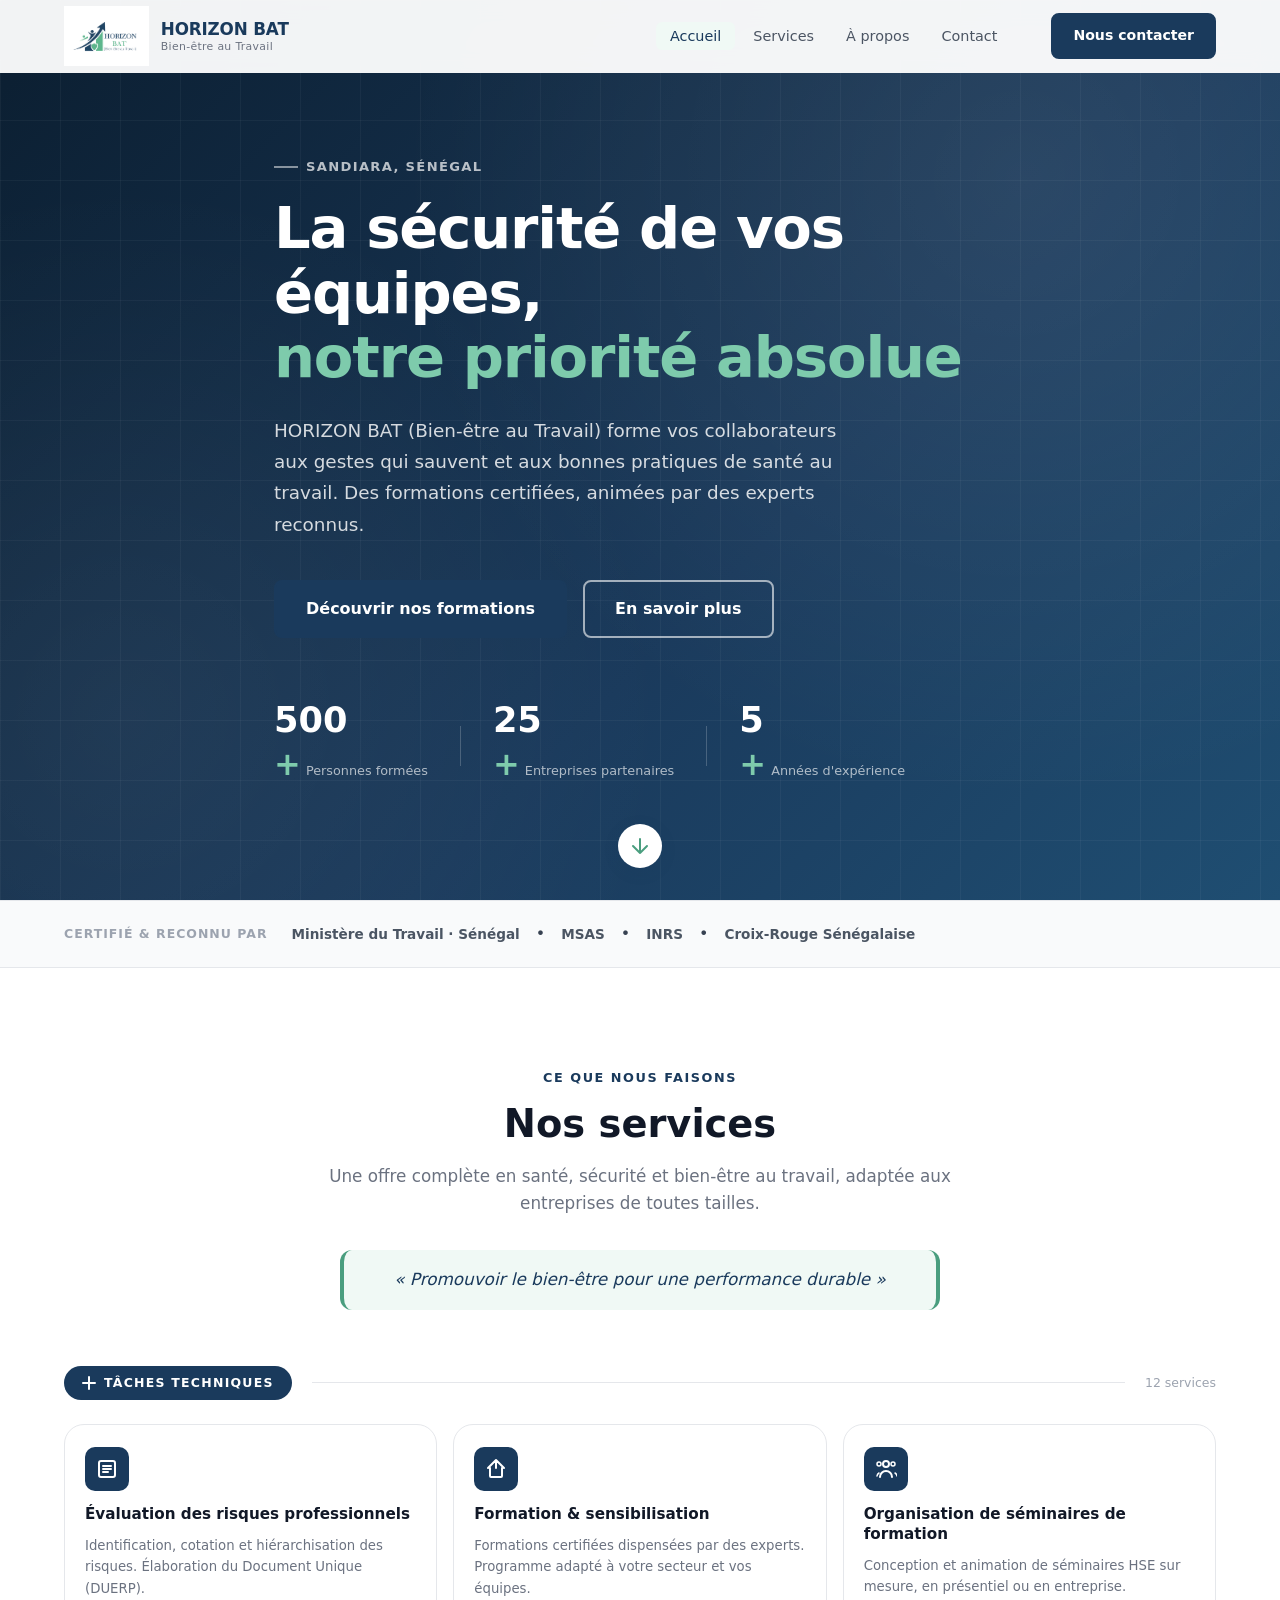
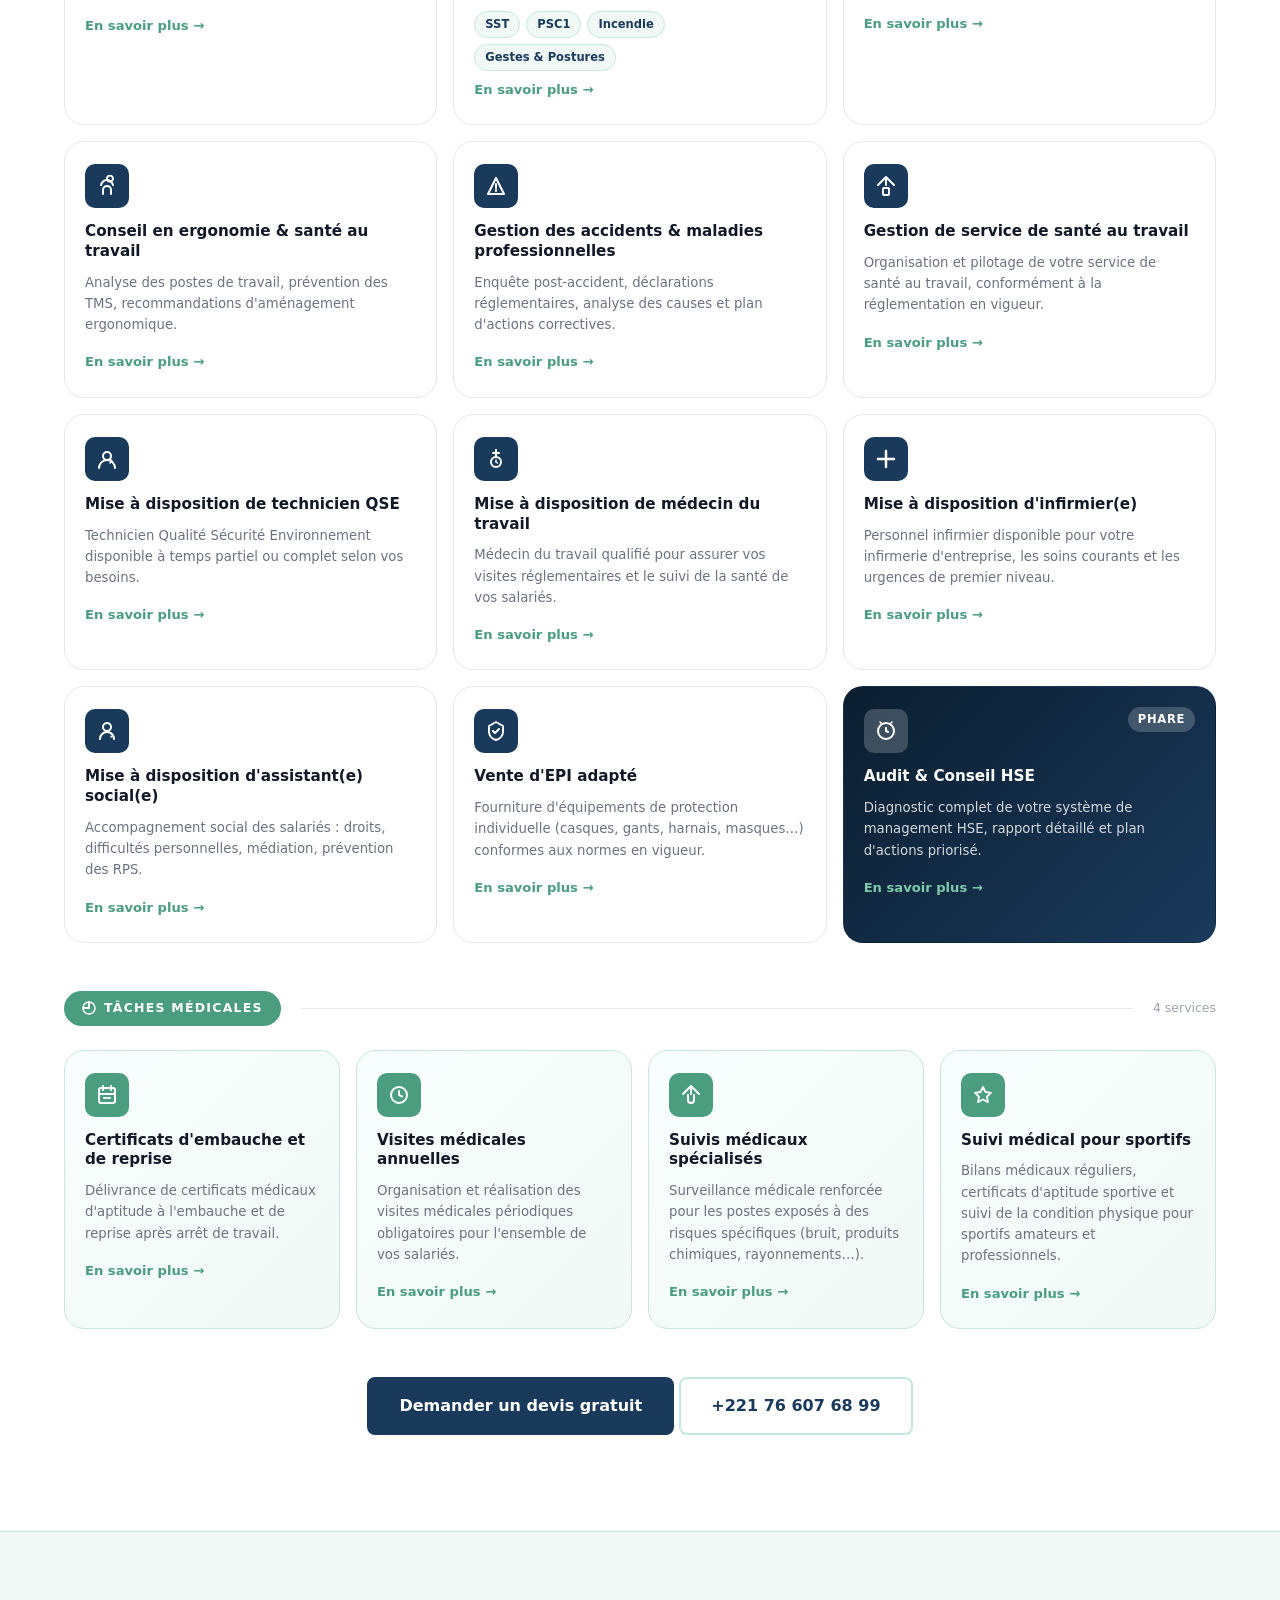
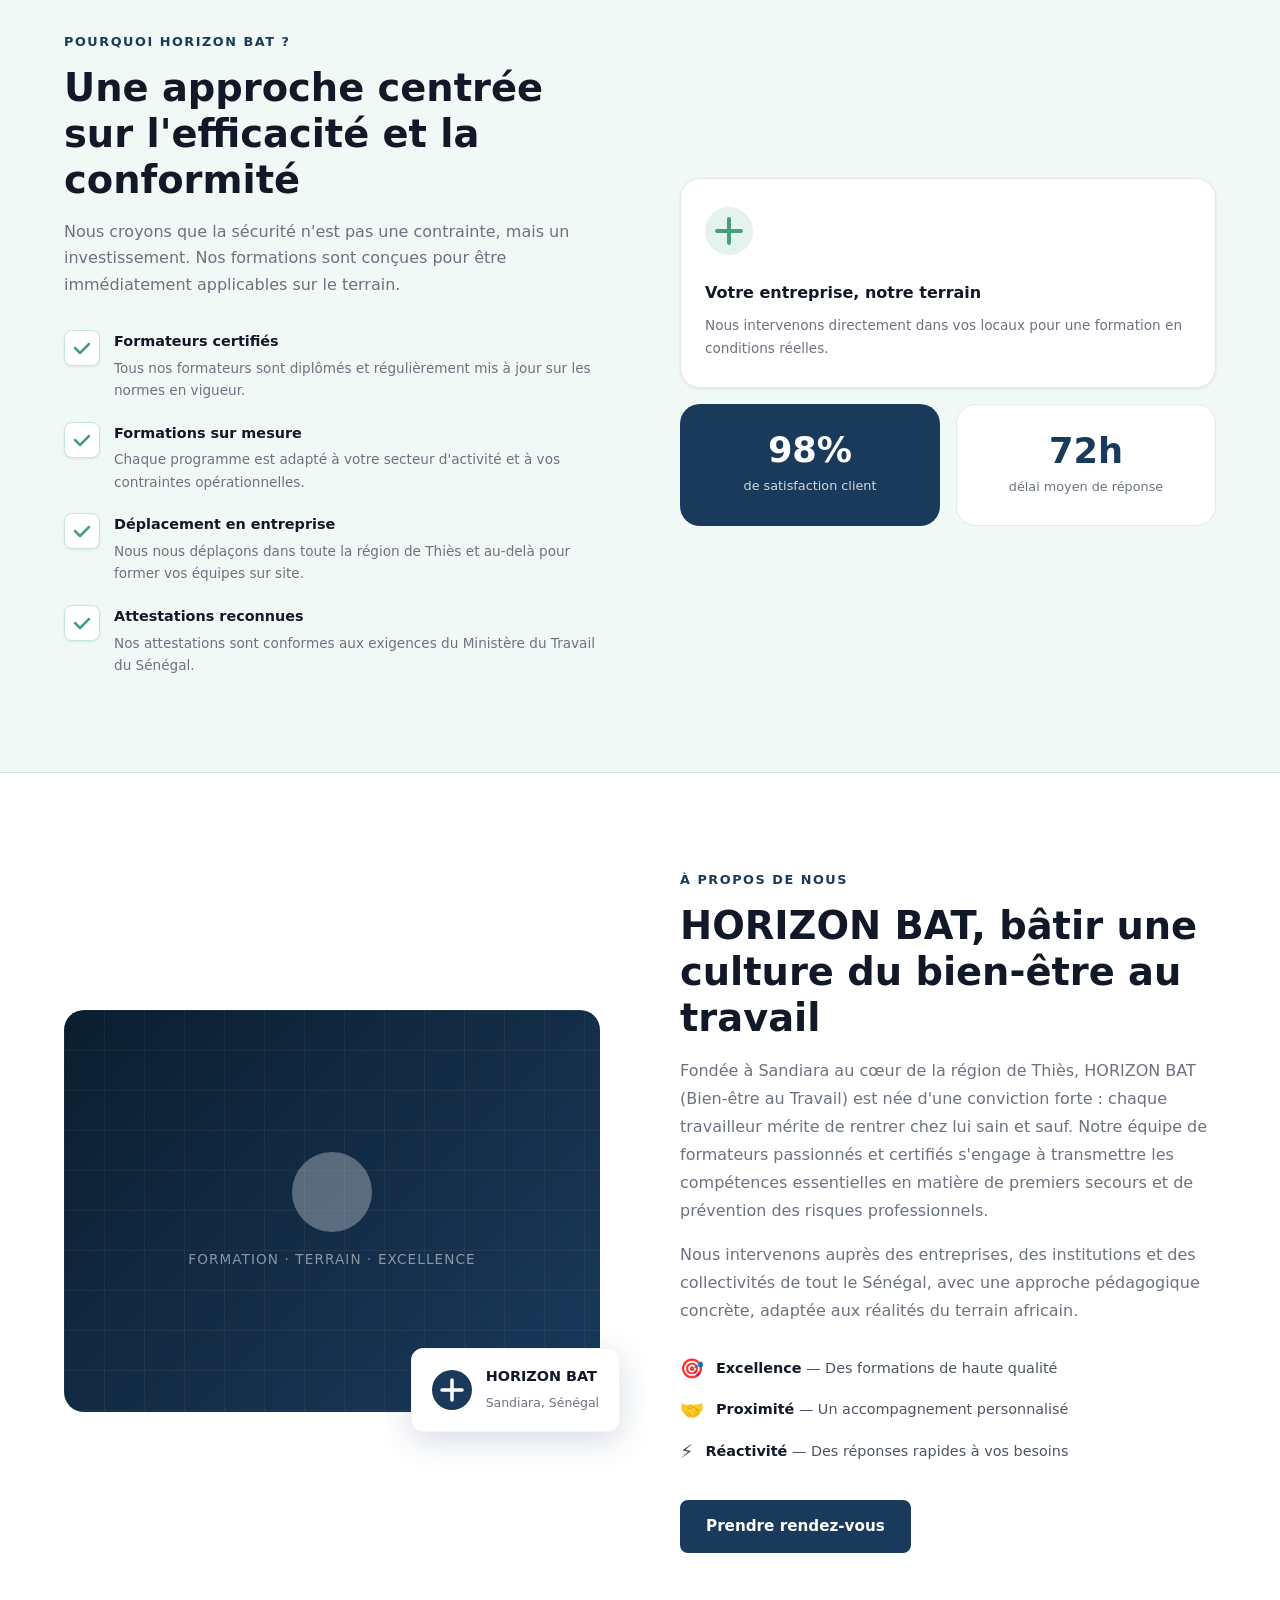
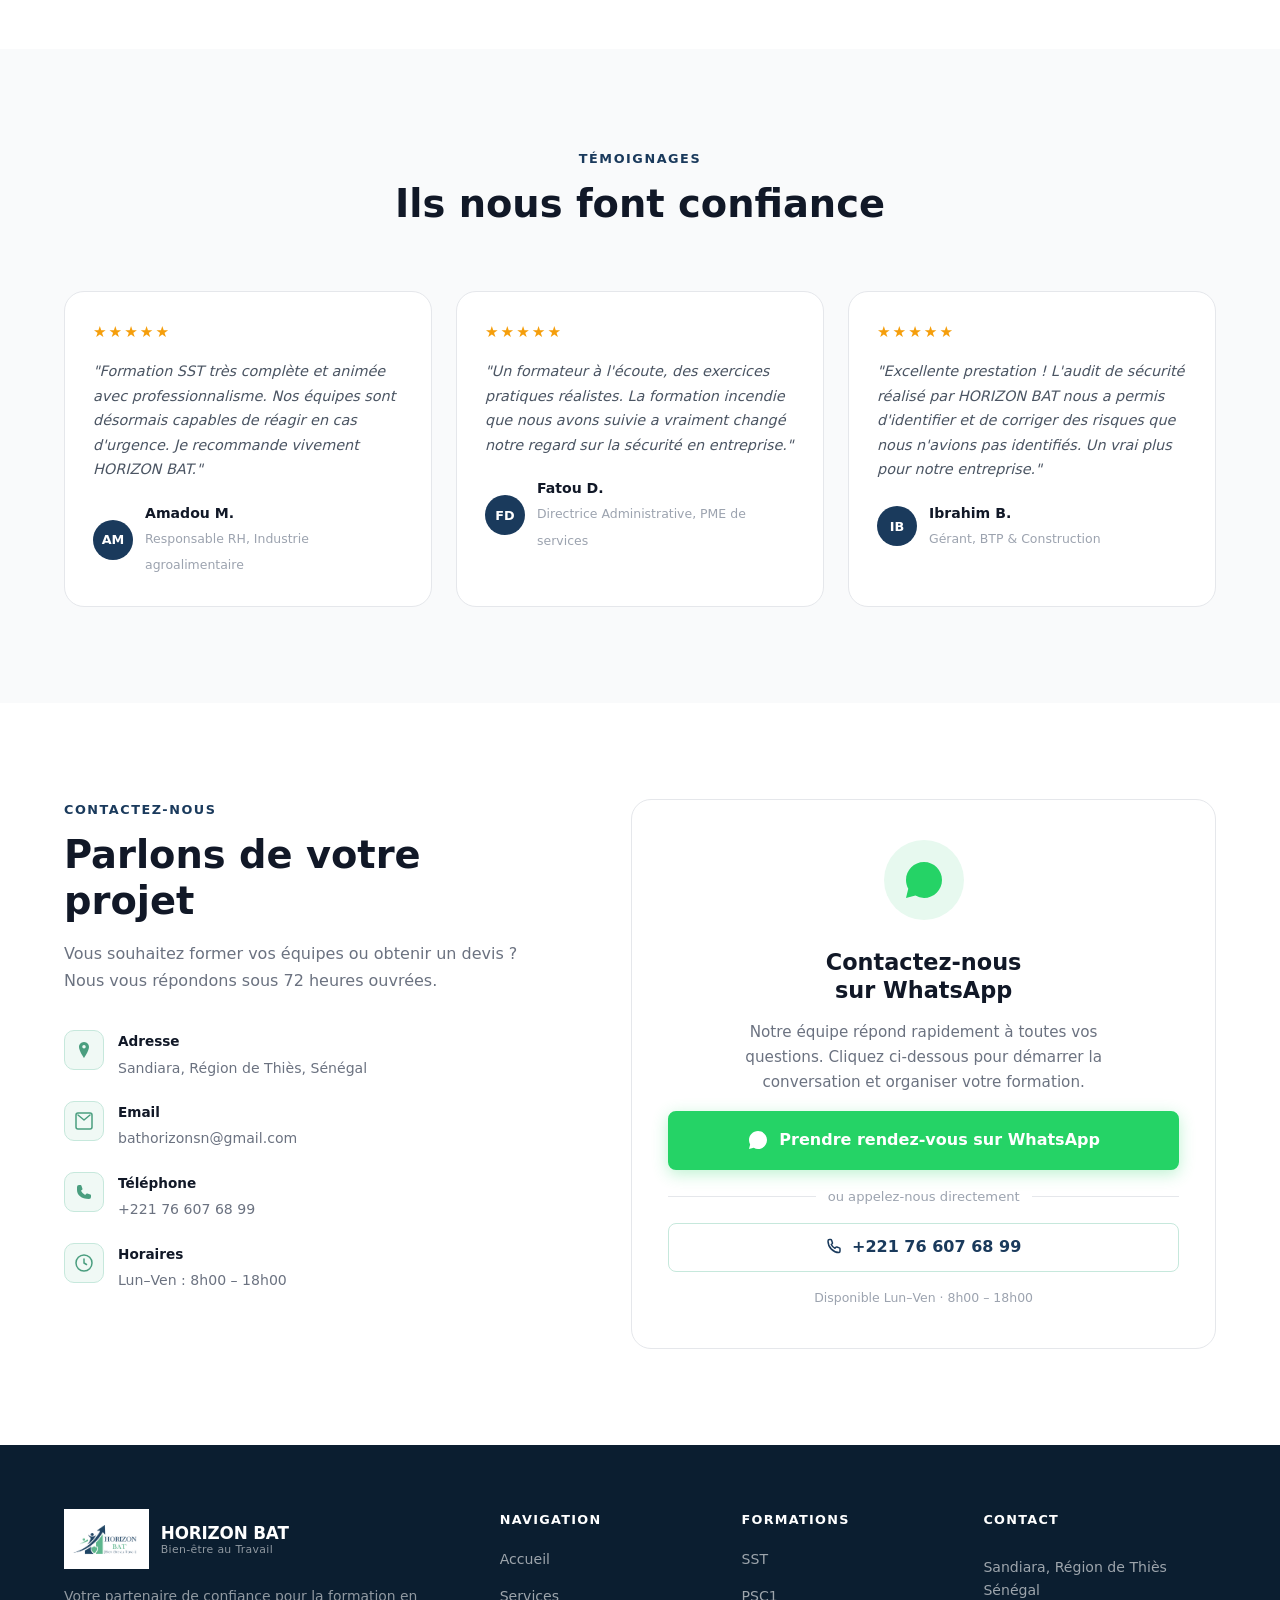
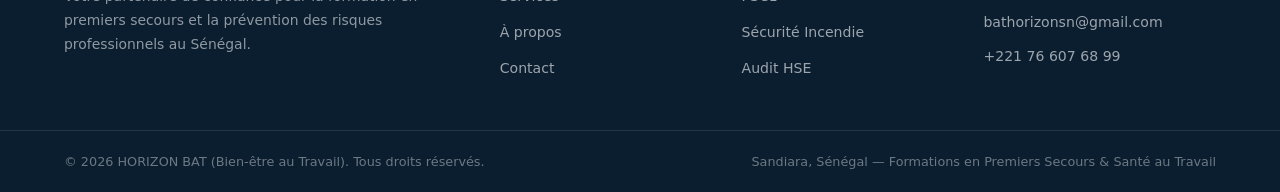
==== commit 2c3f4ca8: "Update index.html" ====
--- a/index.html
+++ b/index.html
@@ -5,7 +5,7 @@
   <meta name="viewport" content="width=device-width, initial-scale=1.0" />
   <title>HORIZON BAT (Bien-être au Travail) — Formation Premiers Secours & Santé au Travail</title>
   <meta name="description" content="HORIZON BAT (Bien-être au Travail), expert en formation premiers secours et santé au travail à Sandiara, Sénégal. SST, PSC1, sécurité incendie, prévention des risques professionnels." />
-  <link rel="stylesheet" href="css/style.css" />
+  <link rel="stylesheet" href="style.css" />
   <link rel="preconnect" href="https://fonts.googleapis.com" />
   <link rel="preconnect" href="https://fonts.gstatic.com" crossorigin />
   <link href="https://fonts.googleapis.com/css2?family=Inter:wght@300;400;500;600;700;800&display=swap" rel="stylesheet" />
@@ -16,7 +16,7 @@
   <header class="header" id="header">
     <div class="container header__inner">
       <a href="#accueil" class="logo">
-        <img src="images/logo.png" alt="HORIZON BAT" class="logo__img" style="height:60px;">
+        <img src="logo.png" alt="HORIZON BAT" class="logo__img" style="height:60px;">
         <div class="logo__text">
           <span class="logo__name">HORIZON BAT</span>
           <span class="logo__tagline">Bien-être au Travail</span>
@@ -572,7 +572,7 @@
     <div class="container footer__inner">
       <div class="footer__brand">
         <div class="logo logo--light">
-          <img src="images/logo.png" alt="HORIZON BAT" class="logo__img" style="height:60px;">
+          <img src="logo.png" alt="HORIZON BAT" class="logo__img" style="height:60px;">
           <div class="logo__text">
             <span class="logo__name">HORIZON BAT</span>
             <span class="logo__tagline">Bien-être au Travail</span>
@@ -613,6 +613,6 @@
     </div>
   </footer>
 
-  <script src="js/main.js"></script>
+  <script src="main.js"></script>
 </body>
 </html>
--- a/style.css
+++ b/style.css
@@ -0,0 +1,1660 @@
+/* ===================================
+   HORIZON BAT — Styles principaux
+   =================================== */
+
+/* ---------- RESET & BASE ---------- */
+*, *::before, *::after { box-sizing: border-box; margin: 0; padding: 0; }
+
+:root {
+  /* Palette HORIZON BAT — bleu marine + vert */
+  --blue-900: #0b1e30;       /* très sombre (footer, hero deep) */
+  --blue-800: #0f2640;
+  --blue-700: #132e4e;       /* navy foncé */
+  --blue-600: #1a3a5c;       /* navy principal */
+  --blue-500: #1a3a5c;       /* primary = navy */
+  --blue-400: #4a9e7f;       /* accent vert */
+  --blue-100: #c6e8dc;       /* vert très clair */
+  --blue-50:  #f0f9f5;       /* fond vert ultra léger */
+  --blue-light: #e4f4ed;
+
+  --white: #ffffff;
+  --gray-50:  #f9fafb;
+  --gray-100: #f3f4f6;
+  --gray-200: #e5e7eb;
+  --gray-400: #9ca3af;
+  --gray-500: #6b7280;
+  --gray-600: #4b5563;
+  --gray-700: #374151;
+  --gray-900: #111827;
+
+  --font: 'Inter', system-ui, sans-serif;
+  --shadow-sm: 0 1px 3px rgba(0,0,0,.08);
+  --shadow: 0 4px 16px rgba(26,58,92,.12);
+  --shadow-lg: 0 8px 32px rgba(26,58,92,.18);
+  --radius: 12px;
+  --radius-lg: 20px;
+  --transition: .25s ease;
+}
+
+html { scroll-behavior: smooth; }
+
+body {
+  font-family: var(--font);
+  color: var(--gray-700);
+  background: var(--white);
+  line-height: 1.65;
+  -webkit-font-smoothing: antialiased;
+}
+
+a { text-decoration: none; color: inherit; }
+ul { list-style: none; }
+img { max-width: 100%; display: block; }
+
+/* ---------- CONTAINER ---------- */
+.container {
+  max-width: 1200px;
+  margin: 0 auto;
+  padding: 0 24px;
+}
+
+/* ---------- BUTTONS ---------- */
+.btn {
+  display: inline-flex;
+  align-items: center;
+  gap: 8px;
+  padding: 12px 24px;
+  border-radius: 8px;
+  font-weight: 600;
+  font-size: .95rem;
+  cursor: pointer;
+  border: 2px solid transparent;
+  transition: all var(--transition);
+  white-space: nowrap;
+}
+.btn--primary {
+  background: var(--blue-500);
+  color: var(--white);
+  border-color: var(--blue-500);
+}
+.btn--primary:hover {
+  background: var(--blue-700);
+  border-color: var(--blue-700);
+  transform: translateY(-1px);
+  box-shadow: var(--shadow);
+}
+.btn--outline {
+  background: transparent;
+  color: var(--white);
+  border-color: rgba(255,255,255,.6);
+}
+.btn--outline:hover {
+  background: rgba(255,255,255,.15);
+  border-color: var(--white);
+}
+.btn--lg { padding: 14px 30px; font-size: 1rem; }
+.btn--full { width: 100%; justify-content: center; }
+
+/* ---------- SECTION COMMON ---------- */
+.section { padding: 96px 0; }
+
+.section__header {
+  text-align: center;
+  max-width: 680px;
+  margin: 0 auto 64px;
+}
+
+.section__eyebrow {
+  display: inline-block;
+  font-size: .8rem;
+  font-weight: 700;
+  letter-spacing: .12em;
+  text-transform: uppercase;
+  color: var(--blue-500);
+  margin-bottom: 12px;
+}
+
+.section__title {
+  font-size: clamp(1.75rem, 3vw, 2.4rem);
+  font-weight: 800;
+  color: var(--gray-900);
+  line-height: 1.2;
+  margin-bottom: 16px;
+}
+
+.section__subtitle {
+  color: var(--gray-500);
+  font-size: 1.05rem;
+}
+
+/* ===================================
+   HEADER
+   =================================== */
+.header {
+  position: fixed;
+  top: 0; left: 0; right: 0;
+  z-index: 1000;
+  padding: 0;
+  background: rgba(255,255,255,.95);
+  backdrop-filter: blur(12px);
+  border-bottom: 1px solid transparent;
+  transition: all var(--transition);
+}
+.header.scrolled {
+  border-bottom-color: var(--gray-200);
+  box-shadow: var(--shadow-sm);
+}
+
+.header__inner {
+  display: flex;
+  align-items: center;
+  gap: 32px;
+  height: 72px;
+}
+
+/* Logo */
+.logo {
+  display: flex;
+  align-items: center;
+  gap: 12px;
+  flex-shrink: 0;
+}
+.logo__img { height: 44px; width: auto; object-fit: contain; display: block; }
+.logo__svg { flex-shrink: 0; }
+.logo__text { display: flex; flex-direction: column; line-height: 1.2; }
+.logo__name {
+  font-size: 1.05rem;
+  font-weight: 800;
+  color: var(--blue-500);
+  letter-spacing: -.01em;
+}
+.logo__tagline {
+  font-size: .68rem;
+  font-weight: 500;
+  color: var(--gray-500);
+  letter-spacing: .03em;
+}
+
+/* Nav */
+.nav { margin-left: auto; }
+.nav__list { display: flex; gap: 4px; }
+.nav__link {
+  padding: 6px 14px;
+  border-radius: 6px;
+  font-size: .9rem;
+  font-weight: 500;
+  color: var(--gray-600);
+  transition: all var(--transition);
+}
+.nav__link:hover,
+.nav__link.active {
+  color: var(--blue-500);
+  background: var(--blue-50);
+}
+
+.header__cta { margin-left: 8px; padding: 9px 20px; font-size: .88rem; }
+
+/* Burger */
+.burger {
+  display: none;
+  flex-direction: column;
+  gap: 5px;
+  background: none;
+  border: none;
+  cursor: pointer;
+  padding: 4px;
+  margin-left: auto;
+}
+.burger span {
+  display: block;
+  width: 24px;
+  height: 2px;
+  background: var(--gray-700);
+  border-radius: 2px;
+  transition: all var(--transition);
+}
+.burger.open span:nth-child(1) { transform: translateY(7px) rotate(45deg); }
+.burger.open span:nth-child(2) { opacity: 0; }
+.burger.open span:nth-child(3) { transform: translateY(-7px) rotate(-45deg); }
+
+/* ===================================
+   HERO
+   =================================== */
+.hero {
+  position: relative;
+  min-height: 100vh;
+  display: flex;
+  align-items: center;
+  overflow: hidden;
+  padding: 120px 0 80px;
+}
+
+.hero__bg {
+  position: absolute;
+  inset: 0;
+  background: linear-gradient(135deg, var(--blue-900) 0%, var(--blue-600) 60%, #1f4e72 100%);
+}
+.hero__bg::after {
+  content: '';
+  position: absolute;
+  inset: 0;
+  background:
+    radial-gradient(circle at 80% 20%, rgba(255,255,255,.08) 0%, transparent 50%),
+    radial-gradient(circle at 10% 80%, rgba(255,255,255,.05) 0%, transparent 40%);
+}
+
+/* Grid pattern overlay */
+.hero__bg::before {
+  content: '';
+  position: absolute;
+  inset: 0;
+  background-image: linear-gradient(rgba(255,255,255,.04) 1px, transparent 1px),
+                    linear-gradient(90deg, rgba(255,255,255,.04) 1px, transparent 1px);
+  background-size: 60px 60px;
+}
+
+.hero__content {
+  position: relative;
+  z-index: 1;
+  max-width: 780px;
+}
+
+.hero__eyebrow {
+  display: inline-flex;
+  align-items: center;
+  gap: 8px;
+  font-size: .82rem;
+  font-weight: 600;
+  letter-spacing: .1em;
+  text-transform: uppercase;
+  color: rgba(255,255,255,.7);
+  margin-bottom: 20px;
+}
+.hero__eyebrow::before {
+  content: '';
+  display: block;
+  width: 24px;
+  height: 2px;
+  background: rgba(255,255,255,.5);
+}
+
+.hero__title {
+  font-size: clamp(2.2rem, 5vw, 3.6rem);
+  font-weight: 800;
+  color: var(--white);
+  line-height: 1.12;
+  margin-bottom: 24px;
+  letter-spacing: -.02em;
+}
+.hero__title--accent {
+  color: #7ecbac;
+}
+
+.hero__subtitle {
+  font-size: 1.15rem;
+  color: rgba(255,255,255,.82);
+  max-width: 580px;
+  margin-bottom: 40px;
+  line-height: 1.7;
+}
+
+.hero__actions {
+  display: flex;
+  gap: 16px;
+  flex-wrap: wrap;
+  margin-bottom: 64px;
+}
+
+/* Stats */
+.hero__stats {
+  display: flex;
+  align-items: center;
+  gap: 32px;
+  flex-wrap: wrap;
+}
+.stat { text-align: left; }
+.stat__number {
+  display: block;
+  font-size: 2.2rem;
+  font-weight: 800;
+  color: var(--white);
+  line-height: 1;
+}
+.stat__suffix { font-size: 2rem; font-weight: 800; color: #7ecbac; }
+.stat__label {
+  font-size: .8rem;
+  color: rgba(255,255,255,.65);
+  margin-top: 4px;
+}
+.stat__divider {
+  width: 1px;
+  height: 40px;
+  background: rgba(255,255,255,.2);
+}
+
+/* Scroll indicator */
+.hero__scroll {
+  position: absolute;
+  bottom: 32px;
+  left: 50%;
+  transform: translateX(-50%);
+  z-index: 1;
+  animation: bounce 2s infinite;
+}
+.hero__scroll a {
+  display: flex;
+  align-items: center;
+  justify-content: center;
+  width: 44px;
+  height: 44px;
+  background: var(--white);
+  border-radius: 50%;
+  box-shadow: var(--shadow);
+}
+@keyframes bounce {
+  0%, 100% { transform: translateX(-50%) translateY(0); }
+  50% { transform: translateX(-50%) translateY(8px); }
+}
+
+/* ===================================
+   TRUST BAND
+   =================================== */
+.trust {
+  background: var(--gray-50);
+  border-top: 1px solid var(--gray-200);
+  border-bottom: 1px solid var(--gray-200);
+  padding: 20px 0;
+}
+.trust__inner {
+  display: flex;
+  align-items: center;
+  gap: 24px;
+  flex-wrap: wrap;
+}
+.trust__label {
+  font-size: .78rem;
+  font-weight: 600;
+  text-transform: uppercase;
+  letter-spacing: .08em;
+  color: var(--gray-400);
+  white-space: nowrap;
+}
+.trust__logos {
+  display: flex;
+  align-items: center;
+  gap: 16px;
+  flex-wrap: wrap;
+}
+.trust__item {
+  font-size: .85rem;
+  font-weight: 600;
+  color: var(--gray-600);
+}
+.trust__sep { color: var(--gray-300); }
+
+/* ===================================
+   SERVICES
+   =================================== */
+.services { background: var(--white); }
+
+.services__grid {
+  display: grid;
+  grid-template-columns: repeat(3, 1fr);
+  gap: 24px;
+}
+
+.service-card {
+  background: var(--white);
+  border: 1.5px solid var(--gray-200);
+  border-radius: var(--radius-lg);
+  padding: 32px 28px;
+  transition: all var(--transition);
+  position: relative;
+  overflow: hidden;
+}
+.service-card:hover {
+  border-color: var(--blue-400);
+  box-shadow: var(--shadow-lg);
+  transform: translateY(-4px);
+}
+
+.service-card--featured {
+  background: linear-gradient(135deg, #0b1e30, #1a3a5c);
+  border-color: transparent;
+  color: var(--white);
+}
+.service-card--featured .service-card__desc,
+.service-card--featured .service-card__list li {
+  color: rgba(255,255,255,.82);
+}
+.service-card--featured .service-card__list li::before {
+  border-color: rgba(255,255,255,.6);
+}
+.service-card--featured:hover { transform: translateY(-4px); box-shadow: var(--shadow-lg); }
+
+.service-card__badge {
+  position: absolute;
+  top: 20px;
+  right: 20px;
+  background: rgba(255,255,255,.2);
+  color: var(--white);
+  font-size: .72rem;
+  font-weight: 700;
+  padding: 3px 10px;
+  border-radius: 20px;
+  letter-spacing: .06em;
+  text-transform: uppercase;
+}
+
+.service-card__icon {
+  width: 56px;
+  height: 56px;
+  border-radius: 14px;
+  display: flex;
+  align-items: center;
+  justify-content: center;
+  margin-bottom: 20px;
+}
+.service-card__icon--blue { background: var(--blue-500); }
+.service-card__icon--white { background: rgba(255,255,255,.2); }
+
+.service-card__title {
+  font-size: 1.05rem;
+  font-weight: 700;
+  color: var(--gray-900);
+  margin-bottom: 10px;
+  line-height: 1.3;
+}
+.service-card--featured .service-card__title { color: var(--white); }
+
+.service-card__desc {
+  font-size: .9rem;
+  color: var(--gray-500);
+  margin-bottom: 16px;
+  line-height: 1.6;
+}
+
+.service-card__list {
+  display: flex;
+  flex-direction: column;
+  gap: 6px;
+}
+.service-card__list li {
+  font-size: .83rem;
+  color: var(--gray-600);
+  padding-left: 18px;
+  position: relative;
+}
+.service-card__list li::before {
+  content: '';
+  position: absolute;
+  left: 0;
+  top: 8px;
+  width: 6px;
+  height: 6px;
+  border-radius: 50%;
+  border: 2px solid var(--blue-400);
+}
+
+.service-card__more {
+  display: inline-block;
+  margin-top: 16px;
+  font-size: .82rem;
+  font-weight: 600;
+  color: var(--blue-400);
+}
+.service-card--featured .service-card__more { color: #7ecbac; }
+
+/* Devise / Motto */
+.services__devise {
+  text-align: center;
+  margin: -32px auto 56px;
+  max-width: 600px;
+  font-size: 1.05rem;
+  font-style: italic;
+  font-weight: 500;
+  color: var(--blue-500);
+  padding: 16px 28px;
+  border-left: 4px solid var(--blue-400);
+  border-right: 4px solid var(--blue-400);
+  background: var(--blue-50);
+  border-radius: var(--radius);
+}
+
+/* Catégories de services */
+.services-category { margin-bottom: 48px; }
+
+.services-category__header {
+  display: flex;
+  align-items: center;
+  gap: 20px;
+  margin-bottom: 24px;
+}
+.services-category__label {
+  display: inline-flex;
+  align-items: center;
+  gap: 8px;
+  padding: 7px 18px;
+  border-radius: 30px;
+  font-size: .78rem;
+  font-weight: 800;
+  letter-spacing: .1em;
+  text-transform: uppercase;
+  white-space: nowrap;
+}
+.services-category__label--navy {
+  background: var(--blue-500);
+  color: var(--white);
+}
+.services-category__label--green {
+  background: var(--blue-400);
+  color: var(--white);
+}
+.services-category__line {
+  flex: 1;
+  height: 1px;
+  background: var(--gray-200);
+}
+.services-category__count {
+  font-size: .78rem;
+  color: var(--gray-400);
+  font-weight: 500;
+  white-space: nowrap;
+}
+
+/* Grille 3 colonnes (technique) */
+.services__grid--technical {
+  display: grid;
+  grid-template-columns: repeat(3, 1fr);
+  gap: 16px;
+}
+
+/* Grille 4 colonnes (médical) */
+.services__grid--medical {
+  display: grid;
+  grid-template-columns: repeat(4, 1fr);
+  gap: 16px;
+}
+
+/* Carte compacte */
+.service-card--compact {
+  padding: 22px 20px;
+}
+.service-card--compact .service-card__icon {
+  width: 44px;
+  height: 44px;
+  border-radius: 10px;
+  margin-bottom: 14px;
+}
+.service-card--compact .service-card__title {
+  font-size: .95rem;
+}
+.service-card--compact .service-card__desc {
+  font-size: .83rem;
+  margin-bottom: 0;
+}
+
+/* Carte médicale */
+.service-card--medical {
+  border-color: var(--blue-100);
+  background: linear-gradient(135deg, #f8fffe 0%, #f0f9f5 100%);
+}
+.service-card--medical:hover {
+  border-color: var(--blue-400);
+  box-shadow: 0 8px 32px rgba(74,158,127,.18);
+}
+.service-card--medical .service-card__title { color: var(--gray-900); }
+.service-card__icon--green { background: var(--blue-400); }
+
+/* Boutons services CTA */
+.services__cta .btn--outline {
+  color: var(--blue-500);
+  border-color: var(--blue-100);
+  background: var(--white);
+}
+.services__cta .btn--outline:hover {
+  background: var(--blue-50);
+  border-color: var(--blue-500);
+}
+
+/* Sous-tags formations */
+.service-card__tags {
+  display: flex;
+  flex-wrap: wrap;
+  gap: 6px;
+  margin-top: 12px;
+}
+.service-card__tag {
+  font-size: .72rem;
+  font-weight: 600;
+  padding: 3px 10px;
+  border-radius: 20px;
+  background: var(--blue-50);
+  color: var(--blue-500);
+  border: 1px solid var(--blue-100);
+  text-decoration: none;
+  transition: all var(--transition);
+}
+.service-card__tag:hover {
+  background: var(--blue-500);
+  color: var(--white);
+  border-color: var(--blue-500);
+}
+
+.services__cta {
+  text-align: center;
+  margin-top: 48px;
+}
+
+/* Responsive services */
+@media (max-width: 1024px) {
+  .services__grid--technical { grid-template-columns: repeat(2, 1fr); }
+  .services__grid--medical { grid-template-columns: repeat(2, 1fr); }
+}
+@media (max-width: 768px) {
+  .services__grid--technical { grid-template-columns: 1fr; }
+  .services__grid--medical { grid-template-columns: 1fr 1fr; }
+}
+@media (max-width: 480px) {
+  .services__grid--medical { grid-template-columns: 1fr; }
+}
+
+/* ===================================
+   WHY US
+   =================================== */
+.why {
+  background: var(--blue-50);
+  border-top: 1px solid var(--blue-100);
+  border-bottom: 1px solid var(--blue-100);
+}
+.why__inner {
+  display: grid;
+  grid-template-columns: 1fr 1fr;
+  gap: 80px;
+  align-items: center;
+}
+.why__text {
+  color: var(--gray-500);
+  margin-bottom: 32px;
+  font-size: 1rem;
+}
+.why__features { display: flex; flex-direction: column; gap: 20px; }
+
+.feature {
+  display: flex;
+  gap: 14px;
+}
+.feature__icon {
+  width: 36px;
+  height: 36px;
+  background: var(--white);
+  border-radius: 8px;
+  display: flex;
+  align-items: center;
+  justify-content: center;
+  flex-shrink: 0;
+  box-shadow: var(--shadow-sm);
+  border: 1px solid var(--blue-100);
+}
+.feature strong {
+  display: block;
+  font-size: .9rem;
+  font-weight: 700;
+  color: var(--gray-900);
+  margin-bottom: 3px;
+}
+.feature p {
+  font-size: .85rem;
+  color: var(--gray-500);
+  margin: 0;
+}
+
+/* Why visual */
+.why__visual {
+  display: grid;
+  grid-template-columns: 1fr 1fr;
+  grid-template-rows: auto auto;
+  gap: 16px;
+}
+.why__card {
+  border-radius: var(--radius-lg);
+  padding: 28px 24px;
+  display: flex;
+  flex-direction: column;
+  gap: 8px;
+}
+.why__card--main {
+  grid-column: 1 / -1;
+  background: var(--white);
+  border: 1.5px solid var(--gray-200);
+  box-shadow: var(--shadow-sm);
+}
+.why__card--main h3 {
+  font-size: 1rem;
+  font-weight: 700;
+  color: var(--gray-900);
+  margin-top: 8px;
+}
+.why__card--main p {
+  font-size: .85rem;
+  color: var(--gray-500);
+  margin: 0;
+}
+.why__card--accent {
+  background: var(--blue-500);
+  color: var(--white);
+  align-items: center;
+  text-align: center;
+}
+.why__card--light {
+  background: var(--white);
+  border: 1.5px solid var(--gray-200);
+  align-items: center;
+  text-align: center;
+}
+.why__card-stat {
+  font-size: 2.2rem;
+  font-weight: 800;
+  color: inherit;
+  line-height: 1;
+}
+.why__card--light .why__card-stat { color: var(--blue-500); }
+.why__card-label {
+  font-size: .8rem;
+  font-weight: 500;
+  opacity: .8;
+}
+.why__card--light .why__card-label { color: var(--gray-500); opacity: 1; }
+
+/* ===================================
+   À PROPOS
+   =================================== */
+.apropos { background: var(--white); }
+.apropos__inner {
+  display: grid;
+  grid-template-columns: 1fr 1fr;
+  gap: 80px;
+  align-items: center;
+}
+
+.apropos__visual { position: relative; }
+
+.apropos__img-placeholder {
+  width: 100%;
+  aspect-ratio: 4/3;
+  background: linear-gradient(135deg, var(--blue-900) 0%, var(--blue-600) 100%);
+  border-radius: var(--radius-lg);
+  display: flex;
+  align-items: center;
+  justify-content: center;
+  overflow: hidden;
+  position: relative;
+}
+.apropos__img-placeholder::before {
+  content: '';
+  position: absolute;
+  inset: 0;
+  background-image: linear-gradient(rgba(255,255,255,.05) 1px, transparent 1px),
+                    linear-gradient(90deg, rgba(255,255,255,.05) 1px, transparent 1px);
+  background-size: 40px 40px;
+}
+.apropos__img-inner {
+  display: flex;
+  flex-direction: column;
+  align-items: center;
+  gap: 16px;
+  position: relative;
+  z-index: 1;
+}
+.apropos__img-inner p {
+  color: rgba(255,255,255,.5);
+  font-size: .85rem;
+  font-weight: 500;
+  letter-spacing: .08em;
+  text-transform: uppercase;
+}
+
+.apropos__badge {
+  position: absolute;
+  bottom: -20px;
+  right: -20px;
+  background: var(--white);
+  border-radius: var(--radius);
+  padding: 16px 20px;
+  display: flex;
+  align-items: center;
+  gap: 14px;
+  box-shadow: var(--shadow-lg);
+  border: 1px solid var(--gray-100);
+  z-index: 2;
+}
+.apropos__badge strong {
+  display: block;
+  font-size: .9rem;
+  font-weight: 700;
+  color: var(--gray-900);
+}
+.apropos__badge span {
+  font-size: .78rem;
+  color: var(--gray-500);
+}
+
+.apropos__content .section__title { text-align: left; }
+.apropos__content .section__eyebrow { display: block; }
+
+.apropos__text {
+  color: var(--gray-500);
+  margin-bottom: 16px;
+  line-height: 1.75;
+}
+
+.apropos__values {
+  display: flex;
+  flex-direction: column;
+  gap: 10px;
+  margin: 28px 0 32px;
+}
+.value-item {
+  display: flex;
+  align-items: center;
+  gap: 12px;
+  font-size: .9rem;
+  color: var(--gray-600);
+}
+.value-item__icon {
+  font-size: 1.2rem;
+  flex-shrink: 0;
+}
+.value-item strong { color: var(--gray-900); }
+
+/* ===================================
+   TESTIMONIALS
+   =================================== */
+.testimonials { background: var(--gray-50); }
+.testimonials__grid {
+  display: grid;
+  grid-template-columns: repeat(3, 1fr);
+  gap: 24px;
+}
+
+.testimonial-card {
+  background: var(--white);
+  border: 1.5px solid var(--gray-200);
+  border-radius: var(--radius-lg);
+  padding: 28px;
+  transition: all var(--transition);
+}
+.testimonial-card:hover {
+  box-shadow: var(--shadow);
+  transform: translateY(-2px);
+}
+
+.testimonial-card__stars {
+  color: #f59e0b;
+  font-size: .95rem;
+  margin-bottom: 14px;
+  letter-spacing: 2px;
+}
+.testimonial-card__text {
+  font-size: .9rem;
+  color: var(--gray-600);
+  line-height: 1.7;
+  margin-bottom: 20px;
+  font-style: italic;
+}
+.testimonial-card__author {
+  display: flex;
+  align-items: center;
+  gap: 12px;
+}
+.testimonial-card__avatar {
+  width: 40px;
+  height: 40px;
+  border-radius: 50%;
+  background: var(--blue-500);
+  color: var(--white);
+  font-size: .8rem;
+  font-weight: 700;
+  display: flex;
+  align-items: center;
+  justify-content: center;
+  flex-shrink: 0;
+}
+.testimonial-card__author strong {
+  display: block;
+  font-size: .88rem;
+  color: var(--gray-900);
+}
+.testimonial-card__author span {
+  font-size: .78rem;
+  color: var(--gray-400);
+}
+
+/* ===================================
+   CONTACT
+   =================================== */
+.contact { background: var(--white); }
+.contact__inner {
+  display: grid;
+  grid-template-columns: 1fr 1.2fr;
+  gap: 80px;
+  align-items: start;
+}
+
+.contact__info .section__title { text-align: left; }
+.contact__info .section__eyebrow { display: block; }
+
+.contact__text {
+  color: var(--gray-500);
+  margin-bottom: 36px;
+  line-height: 1.7;
+}
+
+.contact__details { display: flex; flex-direction: column; gap: 20px; }
+.contact__item {
+  display: flex;
+  align-items: flex-start;
+  gap: 14px;
+}
+.contact__item-icon {
+  width: 40px;
+  height: 40px;
+  background: var(--blue-50);
+  border-radius: 10px;
+  display: flex;
+  align-items: center;
+  justify-content: center;
+  flex-shrink: 0;
+  border: 1px solid var(--blue-100);
+}
+.contact__item strong {
+  display: block;
+  font-size: .85rem;
+  font-weight: 700;
+  color: var(--gray-900);
+  margin-bottom: 2px;
+}
+.contact__item span,
+.contact__item a {
+  font-size: .88rem;
+  color: var(--gray-500);
+}
+.contact__item a:hover { color: var(--blue-500); }
+
+/* Form */
+.contact__form-wrap {
+  background: var(--gray-50);
+  border: 1.5px solid var(--gray-200);
+  border-radius: var(--radius-lg);
+  padding: 36px;
+}
+
+.contact__form { display: flex; flex-direction: column; gap: 18px; }
+
+.form__row {
+  display: grid;
+  grid-template-columns: 1fr 1fr;
+  gap: 16px;
+}
+
+.form__group {
+  display: flex;
+  flex-direction: column;
+  gap: 6px;
+}
+.form__group label {
+  font-size: .82rem;
+  font-weight: 600;
+  color: var(--gray-700);
+}
+.form__group input,
+.form__group select,
+.form__group textarea {
+  padding: 11px 14px;
+  border: 1.5px solid var(--gray-200);
+  border-radius: 8px;
+  font-family: var(--font);
+  font-size: .9rem;
+  color: var(--gray-900);
+  background: var(--white);
+  transition: border-color var(--transition), box-shadow var(--transition);
+  outline: none;
+}
+.form__group input:focus,
+.form__group select:focus,
+.form__group textarea:focus {
+  border-color: var(--blue-400);
+  box-shadow: 0 0 0 3px rgba(74,158,127,.15);
+}
+.form__group input::placeholder,
+.form__group textarea::placeholder { color: var(--gray-400); }
+.form__group textarea { resize: vertical; min-height: 110px; }
+.form__group select { cursor: pointer; }
+
+.form__success {
+  display: none;
+  align-items: center;
+  gap: 10px;
+  background: #ecfdf5;
+  border: 1px solid #a7f3d0;
+  border-radius: 8px;
+  padding: 14px 16px;
+  font-size: .88rem;
+  color: #065f46;
+  font-weight: 500;
+}
+.form__success.visible { display: flex; }
+
+/* ===================================
+   WHATSAPP CTA
+   =================================== */
+.whatsapp-cta {
+  background: var(--white);
+  border: 1.5px solid var(--gray-200);
+  border-radius: var(--radius-lg);
+  padding: 40px 36px;
+  display: flex;
+  flex-direction: column;
+  align-items: center;
+  text-align: center;
+  gap: 16px;
+}
+
+.whatsapp-cta__icon-wrap { margin-bottom: 4px; }
+
+.whatsapp-cta__title {
+  font-size: 1.4rem;
+  font-weight: 800;
+  color: var(--gray-900);
+  line-height: 1.25;
+}
+
+.whatsapp-cta__text {
+  font-size: .95rem;
+  color: var(--gray-500);
+  line-height: 1.65;
+  max-width: 360px;
+  margin: 0;
+}
+
+.btn--whatsapp {
+  background: #25D366;
+  color: var(--white);
+  border-color: #25D366;
+  font-size: 1rem;
+  padding: 14px 28px;
+  gap: 10px;
+  box-shadow: 0 4px 16px rgba(37,211,102,.3);
+  width: 100%;
+  justify-content: center;
+}
+.btn--whatsapp:hover {
+  background: #1da851;
+  border-color: #1da851;
+  transform: translateY(-2px);
+  box-shadow: 0 6px 24px rgba(37,211,102,.4);
+}
+
+.whatsapp-cta__divider {
+  display: flex;
+  align-items: center;
+  gap: 12px;
+  width: 100%;
+  color: var(--gray-400);
+  font-size: .82rem;
+}
+.whatsapp-cta__divider::before,
+.whatsapp-cta__divider::after {
+  content: '';
+  flex: 1;
+  height: 1px;
+  background: var(--gray-200);
+}
+
+.whatsapp-cta__phone {
+  display: inline-flex;
+  align-items: center;
+  gap: 8px;
+  font-size: 1rem;
+  font-weight: 700;
+  color: var(--blue-500);
+  padding: 10px 20px;
+  border: 1.5px solid var(--blue-100);
+  border-radius: 8px;
+  width: 100%;
+  justify-content: center;
+  transition: all var(--transition);
+}
+.whatsapp-cta__phone:hover {
+  background: var(--blue-50);
+  border-color: var(--blue-500);
+}
+
+.whatsapp-cta__hours {
+  font-size: .78rem;
+  color: var(--gray-400);
+  margin: 0;
+}
+
+/* Dark background variant (service pages) */
+.page-contact .whatsapp-cta {
+  background: rgba(255,255,255,.06);
+  border-color: rgba(255,255,255,.12);
+}
+.page-contact .whatsapp-cta__title { color: var(--white); }
+.page-contact .whatsapp-cta__text { color: rgba(255,255,255,.65); }
+.page-contact .whatsapp-cta__divider { color: rgba(255,255,255,.35); }
+.page-contact .whatsapp-cta__divider::before,
+.page-contact .whatsapp-cta__divider::after { background: rgba(255,255,255,.12); }
+.page-contact .whatsapp-cta__phone {
+  color: rgba(255,255,255,.9);
+  border-color: rgba(255,255,255,.2);
+}
+.page-contact .whatsapp-cta__phone:hover {
+  background: rgba(255,255,255,.08);
+  border-color: rgba(255,255,255,.4);
+}
+.page-contact .whatsapp-cta__hours { color: rgba(255,255,255,.3); }
+
+/* ===================================
+   FOOTER
+   =================================== */
+.footer {
+  background: var(--blue-900);
+  color: rgba(255,255,255,.8);
+}
+
+.footer__inner {
+  display: grid;
+  grid-template-columns: 2fr 1fr 1fr 1.2fr;
+  gap: 48px;
+  padding: 64px 24px 48px;
+  max-width: 1200px;
+  margin: 0 auto;
+}
+
+.logo--light .logo__name { color: var(--white); }
+.logo--light .logo__tagline { color: rgba(255,255,255,.55); }
+.logo__img--footer { filter: brightness(0) invert(1); opacity: .9; }
+
+.footer__desc {
+  font-size: .87rem;
+  line-height: 1.7;
+  margin-top: 16px;
+  color: rgba(255,255,255,.55);
+}
+
+.footer__links h4,
+.footer__contact h4 {
+  font-size: .8rem;
+  font-weight: 700;
+  letter-spacing: .1em;
+  text-transform: uppercase;
+  color: var(--white);
+  margin-bottom: 16px;
+}
+
+.footer__links ul { display: flex; flex-direction: column; gap: 10px; }
+.footer__links li a {
+  font-size: .88rem;
+  color: rgba(255,255,255,.6);
+  transition: color var(--transition);
+}
+.footer__links li a:hover { color: var(--white); }
+
+.footer__contact {
+  display: flex;
+  flex-direction: column;
+  gap: 10px;
+}
+.footer__contact p {
+  font-size: .88rem;
+  color: rgba(255,255,255,.6);
+  line-height: 1.6;
+}
+.footer__contact a {
+  font-size: .88rem;
+  color: rgba(255,255,255,.6);
+  transition: color var(--transition);
+}
+.footer__contact a:hover { color: var(--white); }
+
+.footer__bottom {
+  border-top: 1px solid rgba(255,255,255,.1);
+  padding: 20px 0;
+}
+.footer__bottom .container {
+  display: flex;
+  justify-content: space-between;
+  align-items: center;
+  flex-wrap: wrap;
+  gap: 8px;
+}
+.footer__bottom p {
+  font-size: .8rem;
+  color: rgba(255,255,255,.4);
+}
+
+/* ===================================
+   PAGES SERVICES DÉDIÉES
+   =================================== */
+
+/* Hero page service */
+.page-hero {
+  background: linear-gradient(135deg, var(--blue-900) 0%, var(--blue-600) 100%);
+  padding: 120px 0 64px;
+  position: relative;
+  overflow: hidden;
+}
+.page-hero::before {
+  content: '';
+  position: absolute;
+  inset: 0;
+  background-image: linear-gradient(rgba(255,255,255,.04) 1px, transparent 1px),
+                    linear-gradient(90deg, rgba(255,255,255,.04) 1px, transparent 1px);
+  background-size: 60px 60px;
+}
+.page-hero__inner {
+  position: relative;
+  z-index: 1;
+  max-width: 780px;
+}
+.page-hero__back {
+  display: inline-flex;
+  align-items: center;
+  gap: 8px;
+  color: rgba(255,255,255,.7);
+  font-size: .85rem;
+  font-weight: 500;
+  margin-bottom: 20px;
+  transition: color var(--transition);
+}
+.page-hero__back:hover { color: var(--white); }
+.page-hero__badge {
+  display: inline-flex;
+  align-items: center;
+  gap: 8px;
+  background: rgba(74,158,127,.25);
+  border: 1px solid rgba(74,158,127,.4);
+  color: #7ecbac;
+  font-size: .78rem;
+  font-weight: 700;
+  letter-spacing: .1em;
+  text-transform: uppercase;
+  padding: 5px 14px;
+  border-radius: 20px;
+  margin-bottom: 16px;
+}
+.page-hero__title {
+  font-size: clamp(1.8rem, 4vw, 2.8rem);
+  font-weight: 800;
+  color: var(--white);
+  line-height: 1.15;
+  margin-bottom: 16px;
+  letter-spacing: -.02em;
+}
+.page-hero__subtitle {
+  font-size: 1.05rem;
+  color: rgba(255,255,255,.78);
+  line-height: 1.7;
+  margin-bottom: 28px;
+  max-width: 620px;
+}
+.page-hero__meta {
+  display: flex;
+  gap: 24px;
+  flex-wrap: wrap;
+}
+.page-hero__meta-item {
+  display: flex;
+  align-items: center;
+  gap: 8px;
+  color: rgba(255,255,255,.7);
+  font-size: .85rem;
+}
+.page-hero__meta-item strong { color: var(--white); }
+
+/* Breadcrumb */
+.breadcrumb {
+  padding: 14px 0;
+  background: var(--gray-50);
+  border-bottom: 1px solid var(--gray-200);
+  font-size: .82rem;
+  color: var(--gray-500);
+}
+.breadcrumb__inner {
+  display: flex;
+  align-items: center;
+  gap: 8px;
+}
+.breadcrumb a { color: var(--blue-500); }
+.breadcrumb a:hover { text-decoration: underline; }
+.breadcrumb__sep { color: var(--gray-300); }
+
+/* Service detail layout */
+.service-detail {
+  padding: 80px 0;
+  background: var(--white);
+}
+.service-detail__inner {
+  display: grid;
+  grid-template-columns: 1fr 360px;
+  gap: 64px;
+  align-items: start;
+}
+
+/* Main content */
+.service-content h2 {
+  font-size: 1.5rem;
+  font-weight: 800;
+  color: var(--gray-900);
+  margin-bottom: 16px;
+  padding-bottom: 12px;
+  border-bottom: 2px solid var(--blue-50);
+}
+.service-content h2:not(:first-child) { margin-top: 48px; }
+.service-content p {
+  color: var(--gray-500);
+  line-height: 1.75;
+  margin-bottom: 14px;
+}
+.service-content ul {
+  list-style: none;
+  display: flex;
+  flex-direction: column;
+  gap: 10px;
+  margin-bottom: 16px;
+}
+.service-content ul li {
+  display: flex;
+  gap: 12px;
+  align-items: flex-start;
+  color: var(--gray-600);
+  font-size: .92rem;
+  line-height: 1.55;
+}
+.service-content ul li::before {
+  content: '';
+  display: block;
+  width: 8px;
+  height: 8px;
+  border-radius: 50%;
+  background: var(--blue-400);
+  margin-top: 6px;
+  flex-shrink: 0;
+}
+
+/* Objectifs list (checkmarks) */
+.objectives-list { list-style: none; display: flex; flex-direction: column; gap: 12px; margin-bottom: 16px; }
+.objectives-list li {
+  display: flex;
+  align-items: flex-start;
+  gap: 12px;
+  color: var(--gray-700);
+  font-size: .92rem;
+  line-height: 1.55;
+}
+.objectives-list li::before {
+  content: '✓';
+  display: flex;
+  align-items: center;
+  justify-content: center;
+  width: 20px;
+  height: 20px;
+  background: var(--blue-50);
+  color: var(--blue-400);
+  border-radius: 50%;
+  font-size: .7rem;
+  font-weight: 800;
+  flex-shrink: 0;
+  margin-top: 1px;
+}
+
+/* Programme de formation */
+.program-list { display: flex; flex-direction: column; gap: 0; margin: 0; }
+.program-item {
+  display: flex;
+  gap: 20px;
+  padding: 20px 0;
+  border-bottom: 1px solid var(--gray-100);
+}
+.program-item:last-child { border-bottom: none; }
+.program-item__num {
+  width: 36px;
+  height: 36px;
+  background: var(--blue-500);
+  color: var(--white);
+  border-radius: 50%;
+  display: flex;
+  align-items: center;
+  justify-content: center;
+  font-size: .8rem;
+  font-weight: 800;
+  flex-shrink: 0;
+}
+.program-item__body {}
+.program-item__title {
+  font-size: .95rem;
+  font-weight: 700;
+  color: var(--gray-900);
+  margin-bottom: 4px;
+}
+.program-item__desc {
+  font-size: .85rem;
+  color: var(--gray-500);
+  line-height: 1.55;
+  margin: 0;
+}
+
+/* Sidebar */
+.service-sidebar { display: flex; flex-direction: column; gap: 20px; position: sticky; top: 92px; }
+
+.sidebar-card {
+  background: var(--white);
+  border: 1.5px solid var(--gray-200);
+  border-radius: var(--radius-lg);
+  padding: 24px;
+}
+.sidebar-card--primary {
+  background: var(--blue-500);
+  border-color: transparent;
+  color: var(--white);
+}
+.sidebar-card__title {
+  font-size: .82rem;
+  font-weight: 700;
+  letter-spacing: .08em;
+  text-transform: uppercase;
+  color: var(--gray-400);
+  margin-bottom: 16px;
+}
+.sidebar-card--primary .sidebar-card__title { color: rgba(255,255,255,.7); }
+
+.sidebar-info-list { display: flex; flex-direction: column; gap: 14px; }
+.sidebar-info-item { display: flex; justify-content: space-between; align-items: center; gap: 12px; font-size: .88rem; }
+.sidebar-info-item span:first-child { color: var(--gray-500); }
+.sidebar-info-item strong { color: var(--gray-900); text-align: right; }
+
+.sidebar-card--primary .sidebar-info-item span:first-child { color: rgba(255,255,255,.7); }
+.sidebar-card--primary .sidebar-info-item strong { color: var(--white); }
+
+.sidebar-card__cta { display: flex; flex-direction: column; gap: 10px; }
+.sidebar-card__cta .btn { justify-content: center; }
+.btn--green {
+  background: var(--blue-400);
+  color: var(--white);
+  border-color: var(--blue-400);
+}
+.btn--green:hover { background: #3a8a6d; border-color: #3a8a6d; }
+.btn--navy-outline {
+  background: transparent;
+  color: var(--white);
+  border-color: rgba(255,255,255,.4);
+}
+.btn--navy-outline:hover { background: rgba(255,255,255,.1); border-color: var(--white); }
+
+/* Related services */
+.related-services { padding: 64px 0; background: var(--gray-50); border-top: 1px solid var(--gray-200); }
+.related-services__grid {
+  display: grid;
+  grid-template-columns: repeat(3, 1fr);
+  gap: 16px;
+  margin-top: 32px;
+}
+.related-card {
+  background: var(--white);
+  border: 1.5px solid var(--gray-200);
+  border-radius: var(--radius);
+  padding: 20px;
+  display: flex;
+  align-items: center;
+  gap: 14px;
+  text-decoration: none;
+  transition: all var(--transition);
+  color: inherit;
+}
+.related-card:hover {
+  border-color: var(--blue-400);
+  box-shadow: var(--shadow);
+  transform: translateY(-2px);
+}
+.related-card__icon {
+  width: 44px;
+  height: 44px;
+  background: var(--blue-50);
+  border-radius: 10px;
+  display: flex;
+  align-items: center;
+  justify-content: center;
+  flex-shrink: 0;
+}
+.related-card__title { font-size: .88rem; font-weight: 700; color: var(--gray-900); margin-bottom: 2px; }
+.related-card__sub { font-size: .78rem; color: var(--gray-400); }
+
+/* Contact section on service pages */
+.page-contact { background: var(--blue-900); padding: 80px 0; }
+.page-contact .section__eyebrow { color: #7ecbac; }
+.page-contact .section__title { color: var(--white); }
+.page-contact .contact__text { color: rgba(255,255,255,.7); }
+.page-contact .contact__form-wrap { background: rgba(255,255,255,.06); border-color: rgba(255,255,255,.12); }
+.page-contact .form__group label { color: rgba(255,255,255,.8); }
+.page-contact .form__group input,
+.page-contact .form__group select,
+.page-contact .form__group textarea {
+  background: rgba(255,255,255,.08);
+  border-color: rgba(255,255,255,.15);
+  color: var(--white);
+}
+.page-contact .form__group input::placeholder,
+.page-contact .form__group textarea::placeholder { color: rgba(255,255,255,.35); }
+.page-contact .form__group input:focus,
+.page-contact .form__group select:focus,
+.page-contact .form__group textarea:focus {
+  border-color: var(--blue-400);
+  box-shadow: 0 0 0 3px rgba(74,158,127,.2);
+}
+.page-contact .form__group select option { background: #1a3a5c; color: var(--white); }
+.page-contact .contact__item-icon { background: rgba(255,255,255,.08); border-color: rgba(255,255,255,.12); }
+.page-contact .contact__item strong { color: var(--white); }
+.page-contact .contact__item span,
+.page-contact .contact__item a { color: rgba(255,255,255,.6); }
+
+/* Responsive service pages */
+@media (max-width: 1024px) {
+  .service-detail__inner { grid-template-columns: 1fr 300px; gap: 40px; }
+  .related-services__grid { grid-template-columns: repeat(2, 1fr); }
+}
+@media (max-width: 768px) {
+  .service-detail__inner { grid-template-columns: 1fr; }
+  .service-sidebar { position: static; }
+  .related-services__grid { grid-template-columns: 1fr; }
+  .page-hero { padding: 100px 0 48px; }
+  .page-hero__meta { gap: 16px; }
+}
+
+/* ===================================
+   ANIMATIONS
+   =================================== */
+[data-aos] {
+  opacity: 0;
+  transform: translateY(24px);
+  transition: opacity .6s ease, transform .6s ease;
+}
+[data-aos].visible {
+  opacity: 1;
+  transform: none;
+}
+
+/* ===================================
+   RESPONSIVE
+   =================================== */
+@media (max-width: 1024px) {
+  .services__grid { grid-template-columns: repeat(2, 1fr); }
+  .testimonials__grid { grid-template-columns: repeat(2, 1fr); }
+  .testimonials__grid .testimonial-card:last-child {
+    grid-column: 1 / -1;
+    max-width: 500px;
+    margin: 0 auto;
+  }
+  .footer__inner { grid-template-columns: 1fr 1fr; gap: 32px; }
+  .why__inner { gap: 48px; }
+  .apropos__inner { gap: 48px; }
+}
+
+@media (max-width: 768px) {
+  .section { padding: 72px 0; }
+
+  /* Header mobile */
+  .header__cta { display: none; }
+  .burger { display: flex; }
+  .nav {
+    position: fixed;
+    top: 72px;
+    left: 0;
+    right: 0;
+    background: var(--white);
+    border-bottom: 1px solid var(--gray-200);
+    padding: 16px 24px 24px;
+    transform: translateY(-100%);
+    opacity: 0;
+    visibility: hidden;
+    transition: all var(--transition);
+    box-shadow: var(--shadow);
+    margin-left: 0;
+  }
+  .nav.open {
+    transform: none;
+    opacity: 1;
+    visibility: visible;
+  }
+  .nav__list { flex-direction: column; gap: 4px; }
+  .nav__link { display: block; padding: 10px 14px; }
+
+  /* Hero */
+  .hero__actions { flex-direction: column; }
+  .hero__actions .btn { text-align: center; justify-content: center; }
+  .hero__stats { gap: 20px; }
+  .stat__divider { display: none; }
+
+  /* Grids */
+  .services__grid { grid-template-columns: 1fr; }
+  .service-card--featured { order: -1; }
+  .why__inner { grid-template-columns: 1fr; }
+  .why__visual { order: -1; }
+  .apropos__inner { grid-template-columns: 1fr; }
+  .apropos__visual { order: -1; }
+  .apropos__badge { right: 0; bottom: -12px; }
+  .testimonials__grid { grid-template-columns: 1fr; }
+  .testimonials__grid .testimonial-card:last-child { grid-column: auto; max-width: none; }
+  .contact__inner { grid-template-columns: 1fr; gap: 48px; }
+  .form__row { grid-template-columns: 1fr; }
+  .footer__inner { grid-template-columns: 1fr; gap: 32px; }
+  .footer__bottom .container { flex-direction: column; text-align: center; }
+
+  .trust__inner { flex-direction: column; gap: 12px; text-align: center; }
+}
+
+@media (max-width: 480px) {
+  .hero__title { font-size: 2rem; }
+  .section__title { font-size: 1.6rem; }
+  .contact__form-wrap { padding: 24px 20px; }
+}
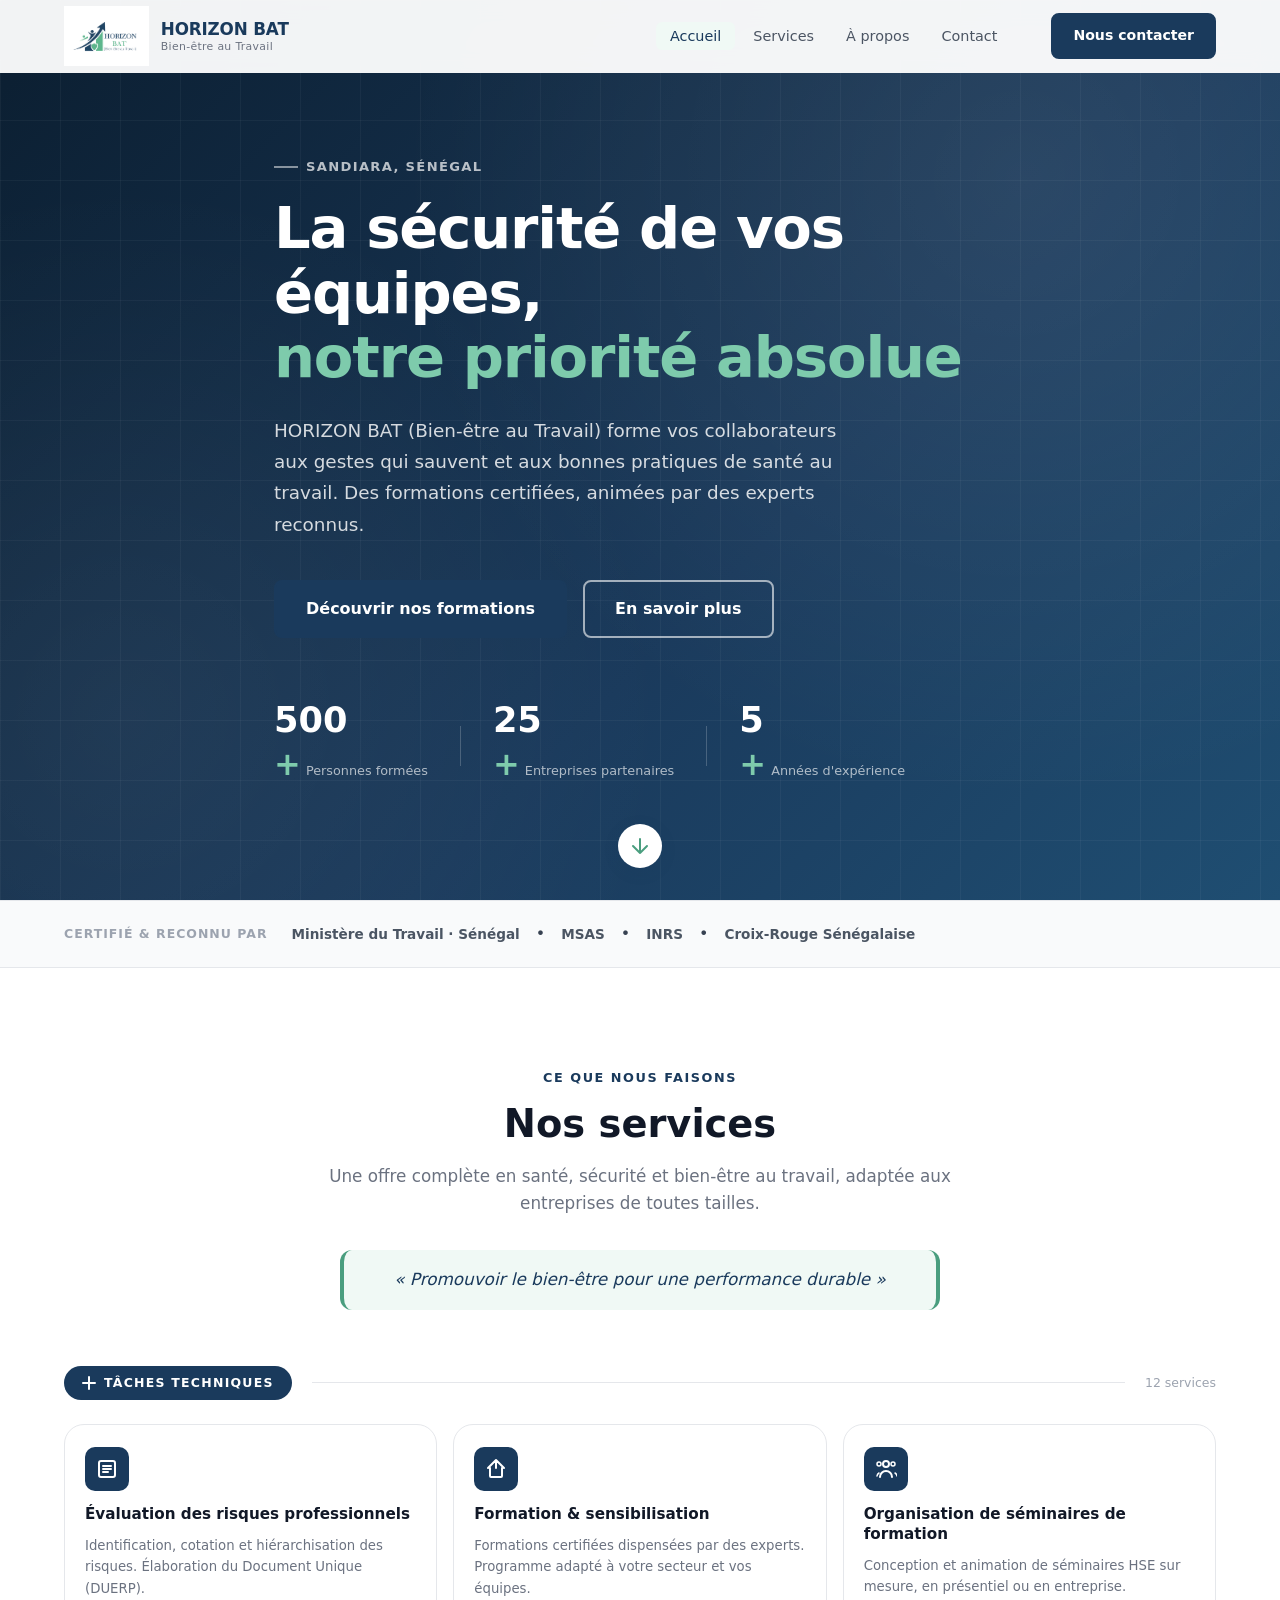
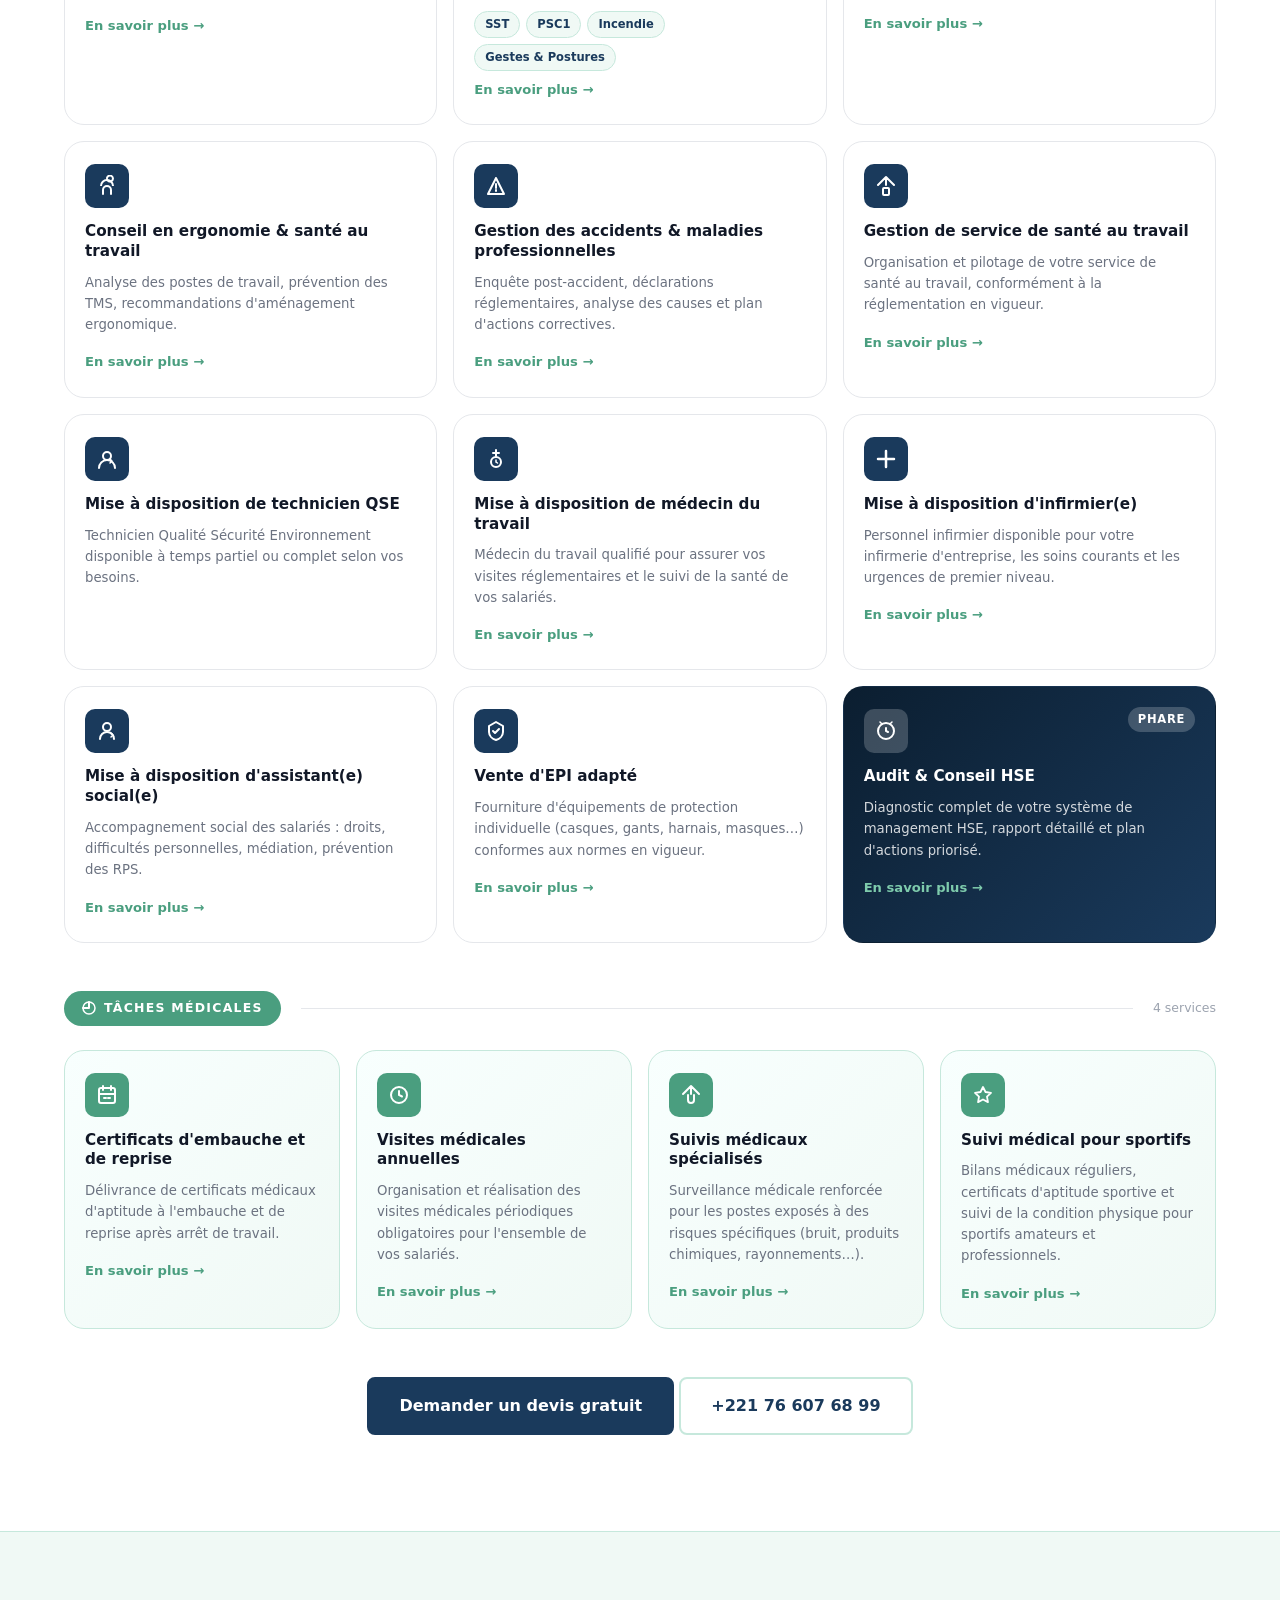
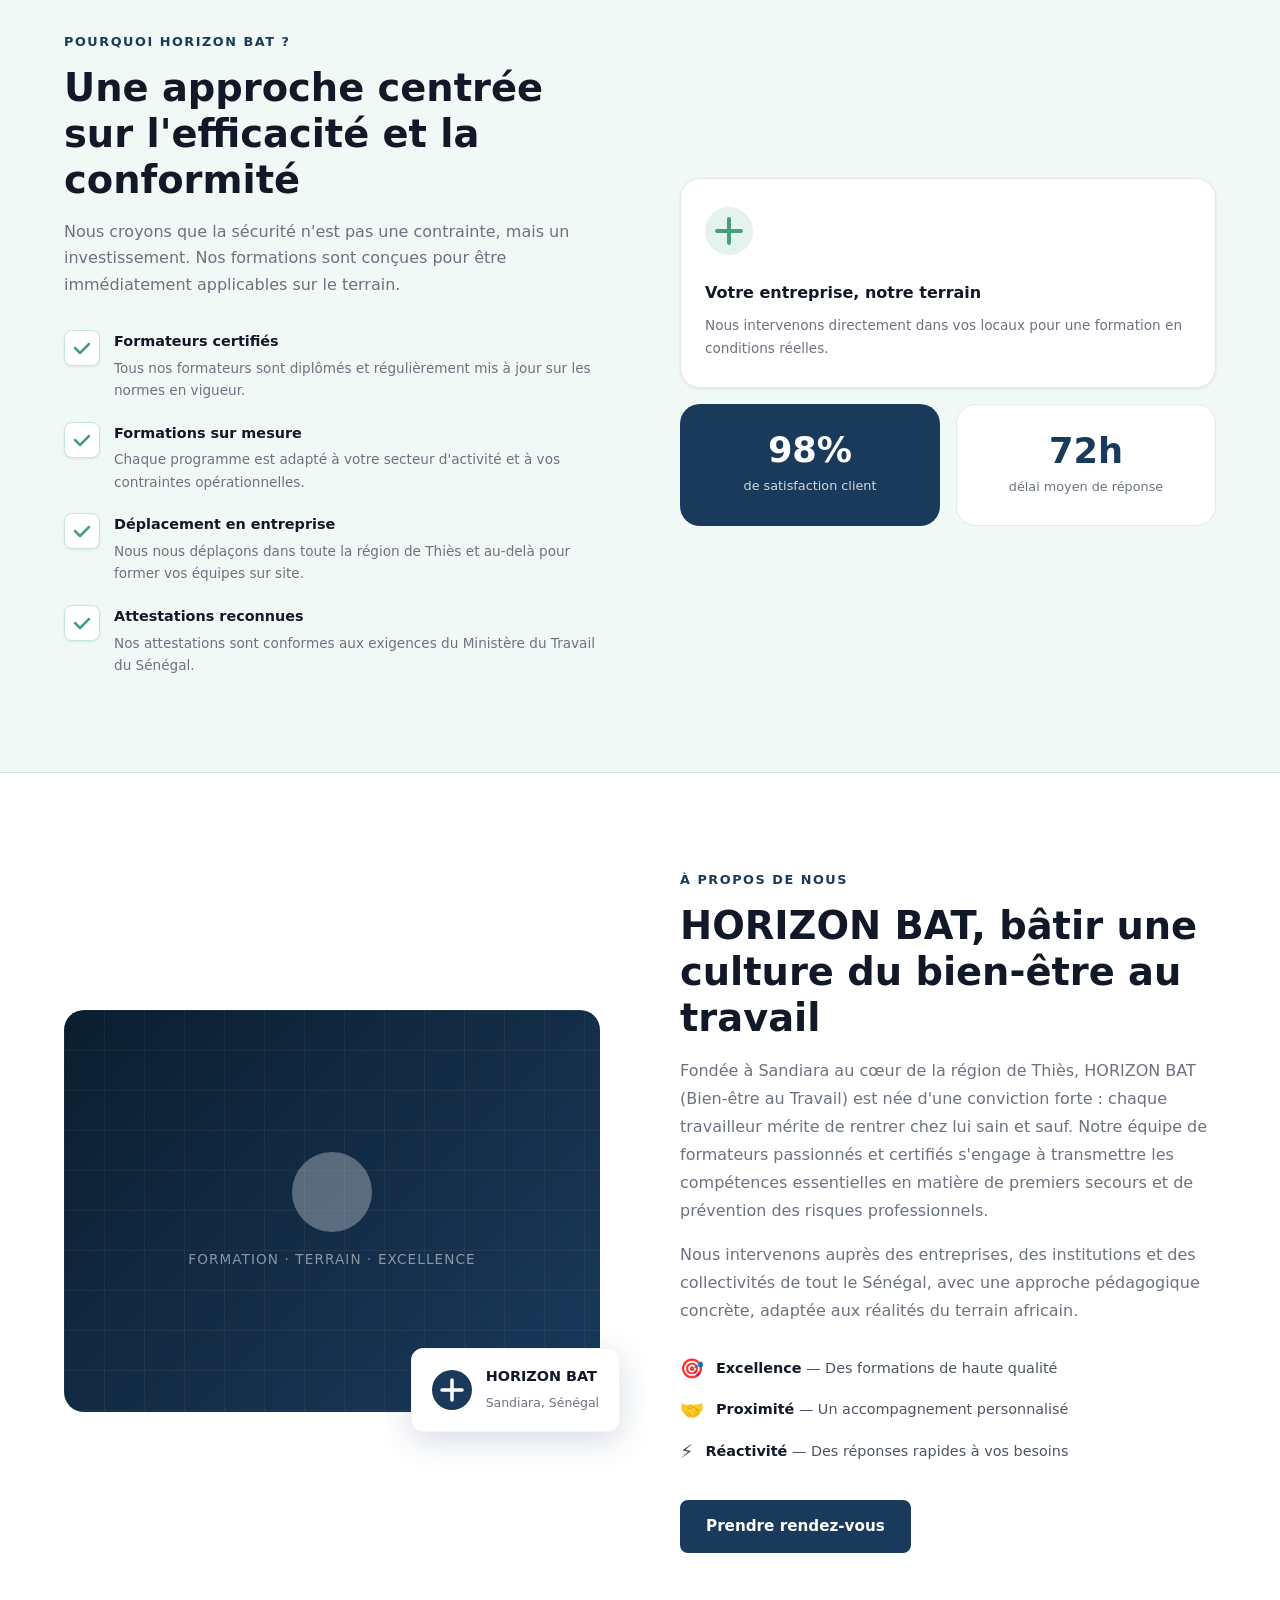
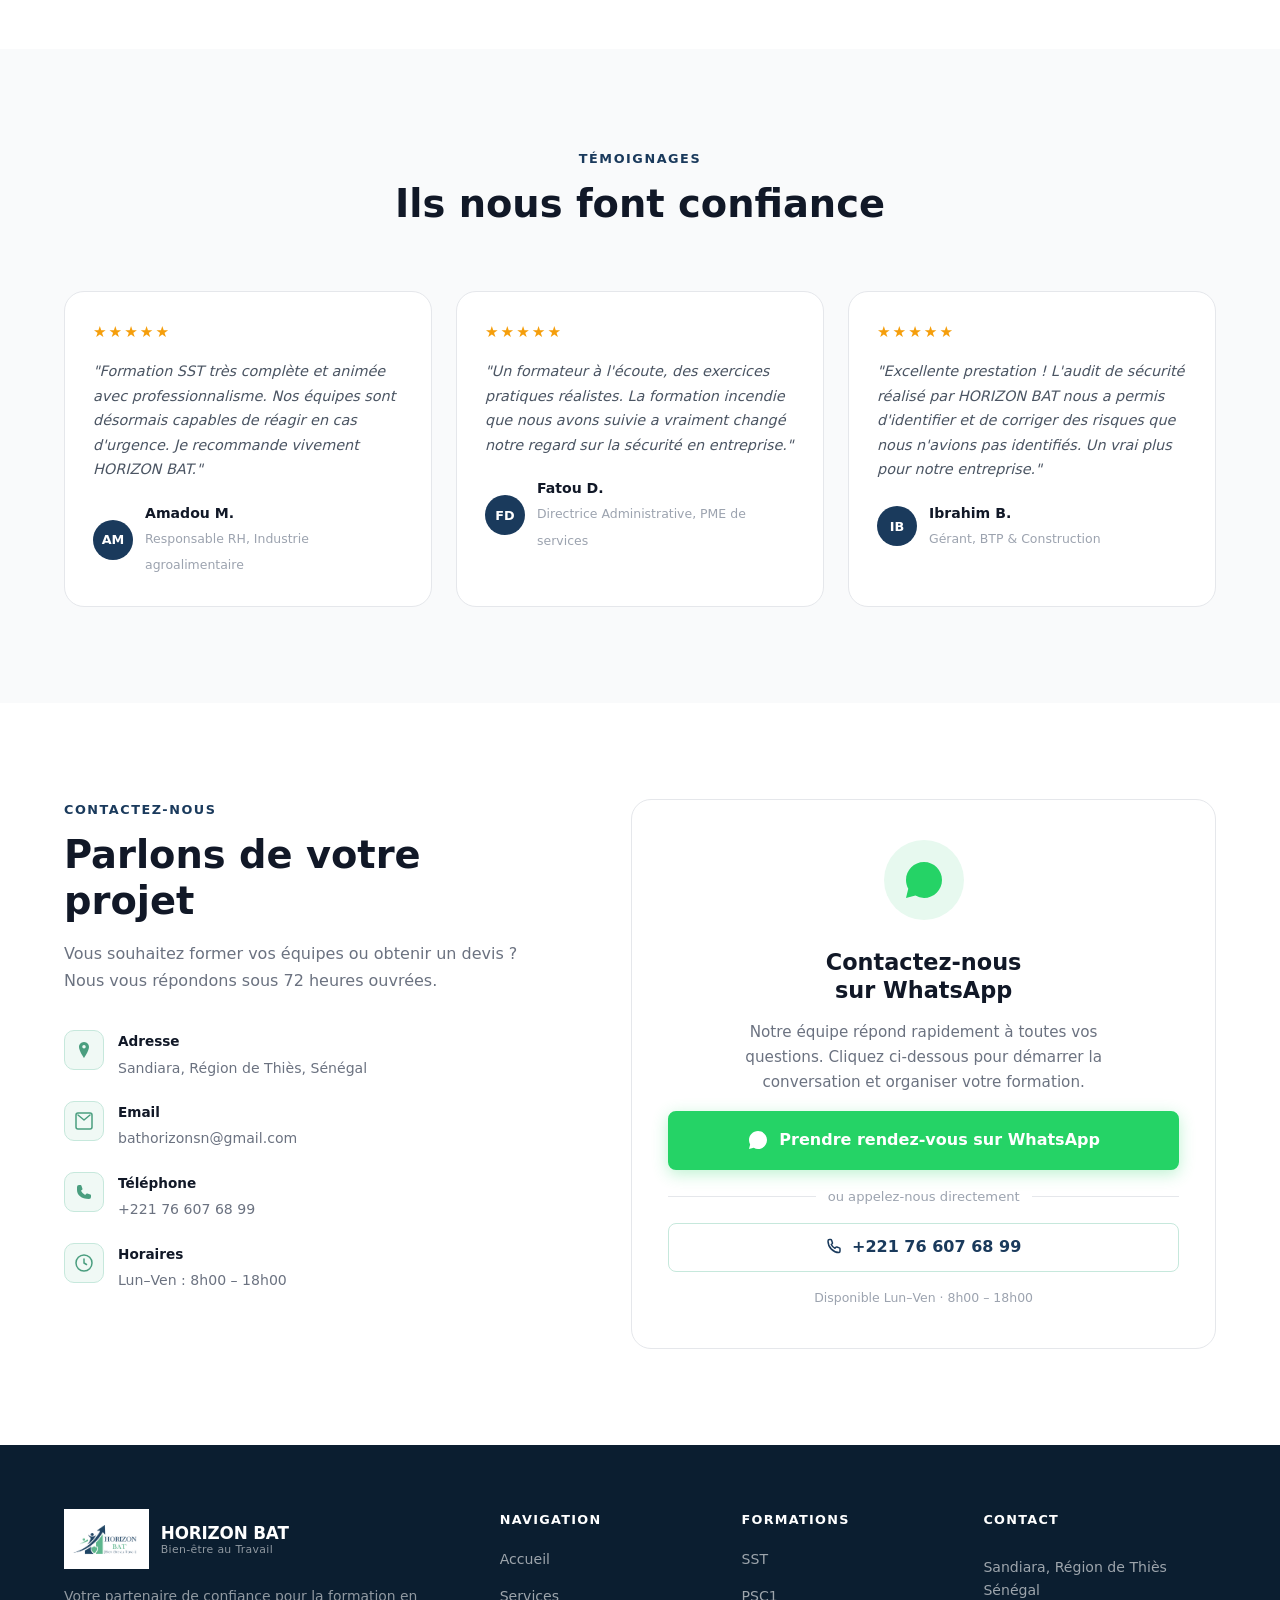
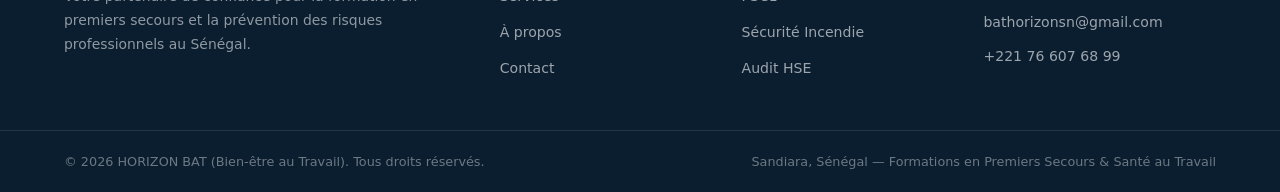
==== commit 3d5f6db0: "Update index.html" ====
--- a/index.html
+++ b/index.html
@@ -197,7 +197,7 @@
               </div>
               <h3 class="service-card__title">Mise à disposition de technicien QSE</h3>
               <p class="service-card__desc">Technicien Qualité Sécurité Environnement disponible à temps partiel ou complet selon vos besoins.</p>
-              <span class="service-card__more">En savoir plus →</span>
+          
             </a>
 
             <!-- 8. Médecin du travail -->
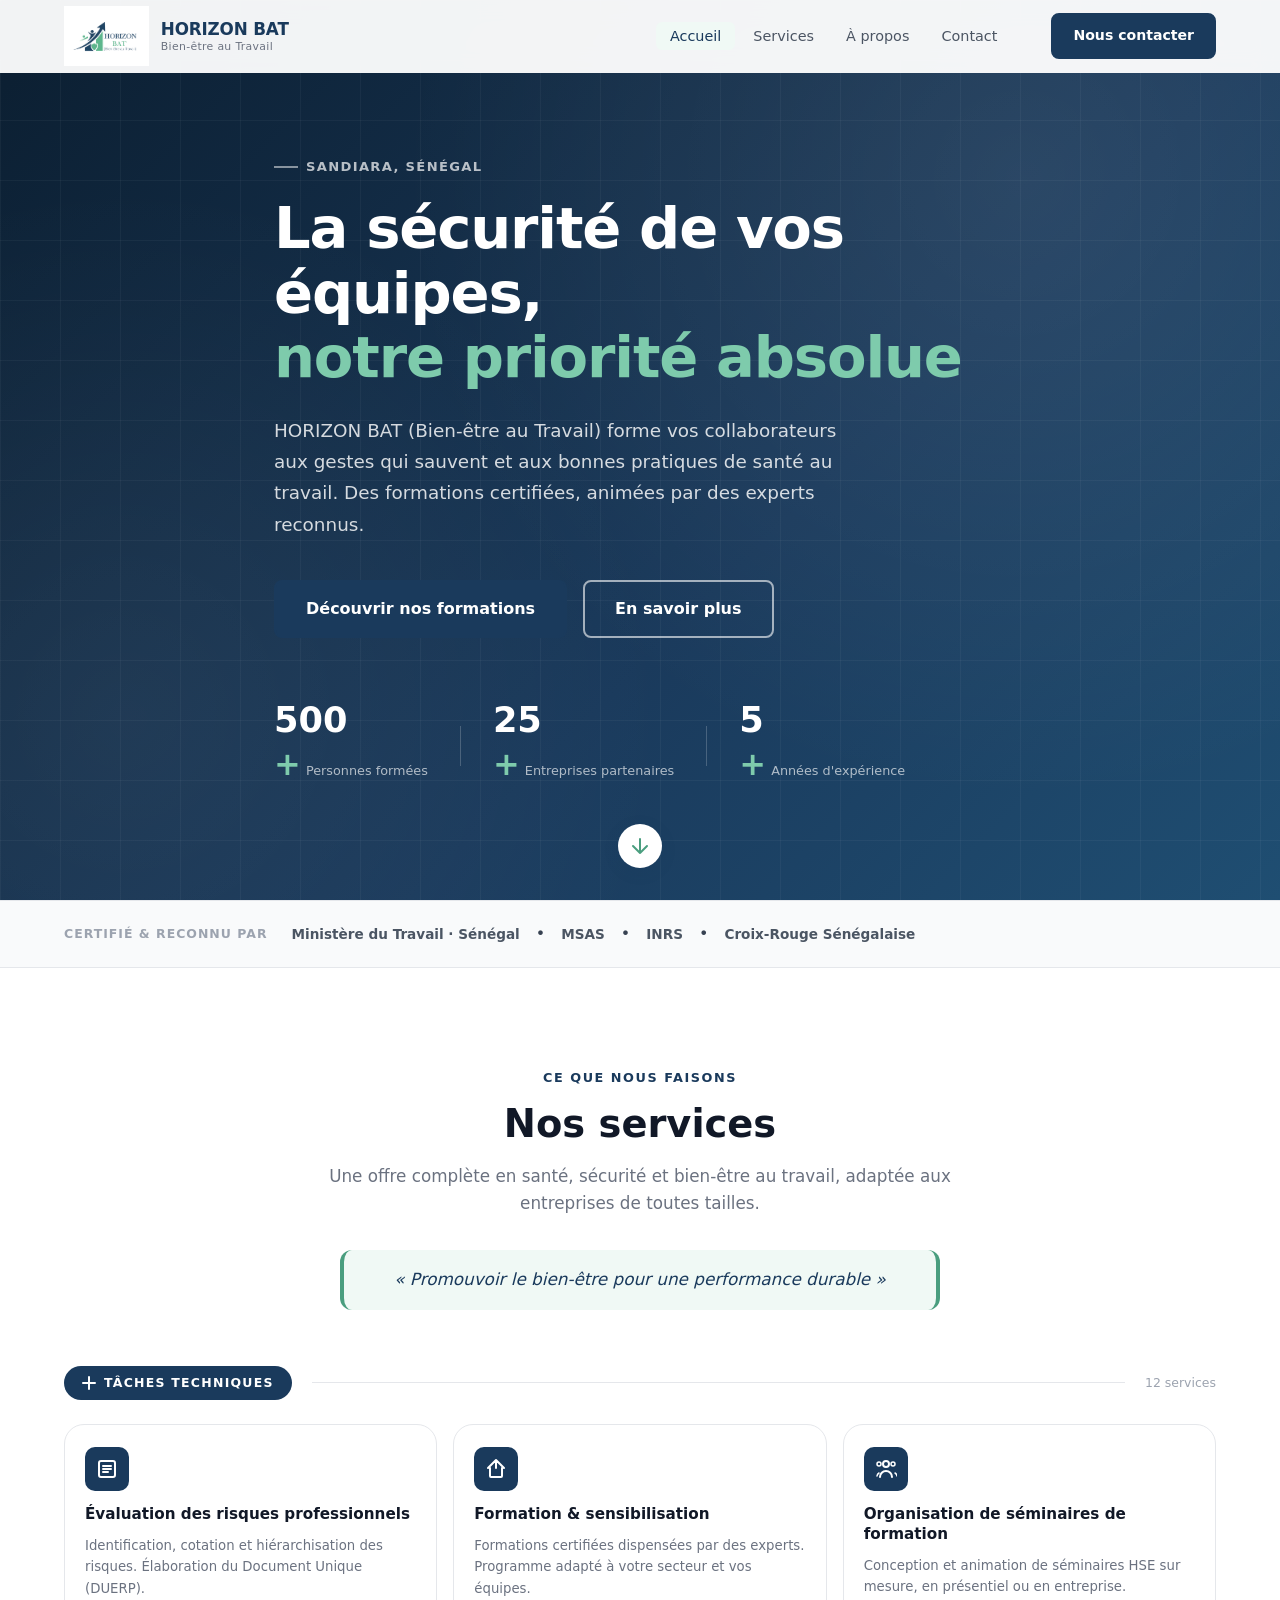
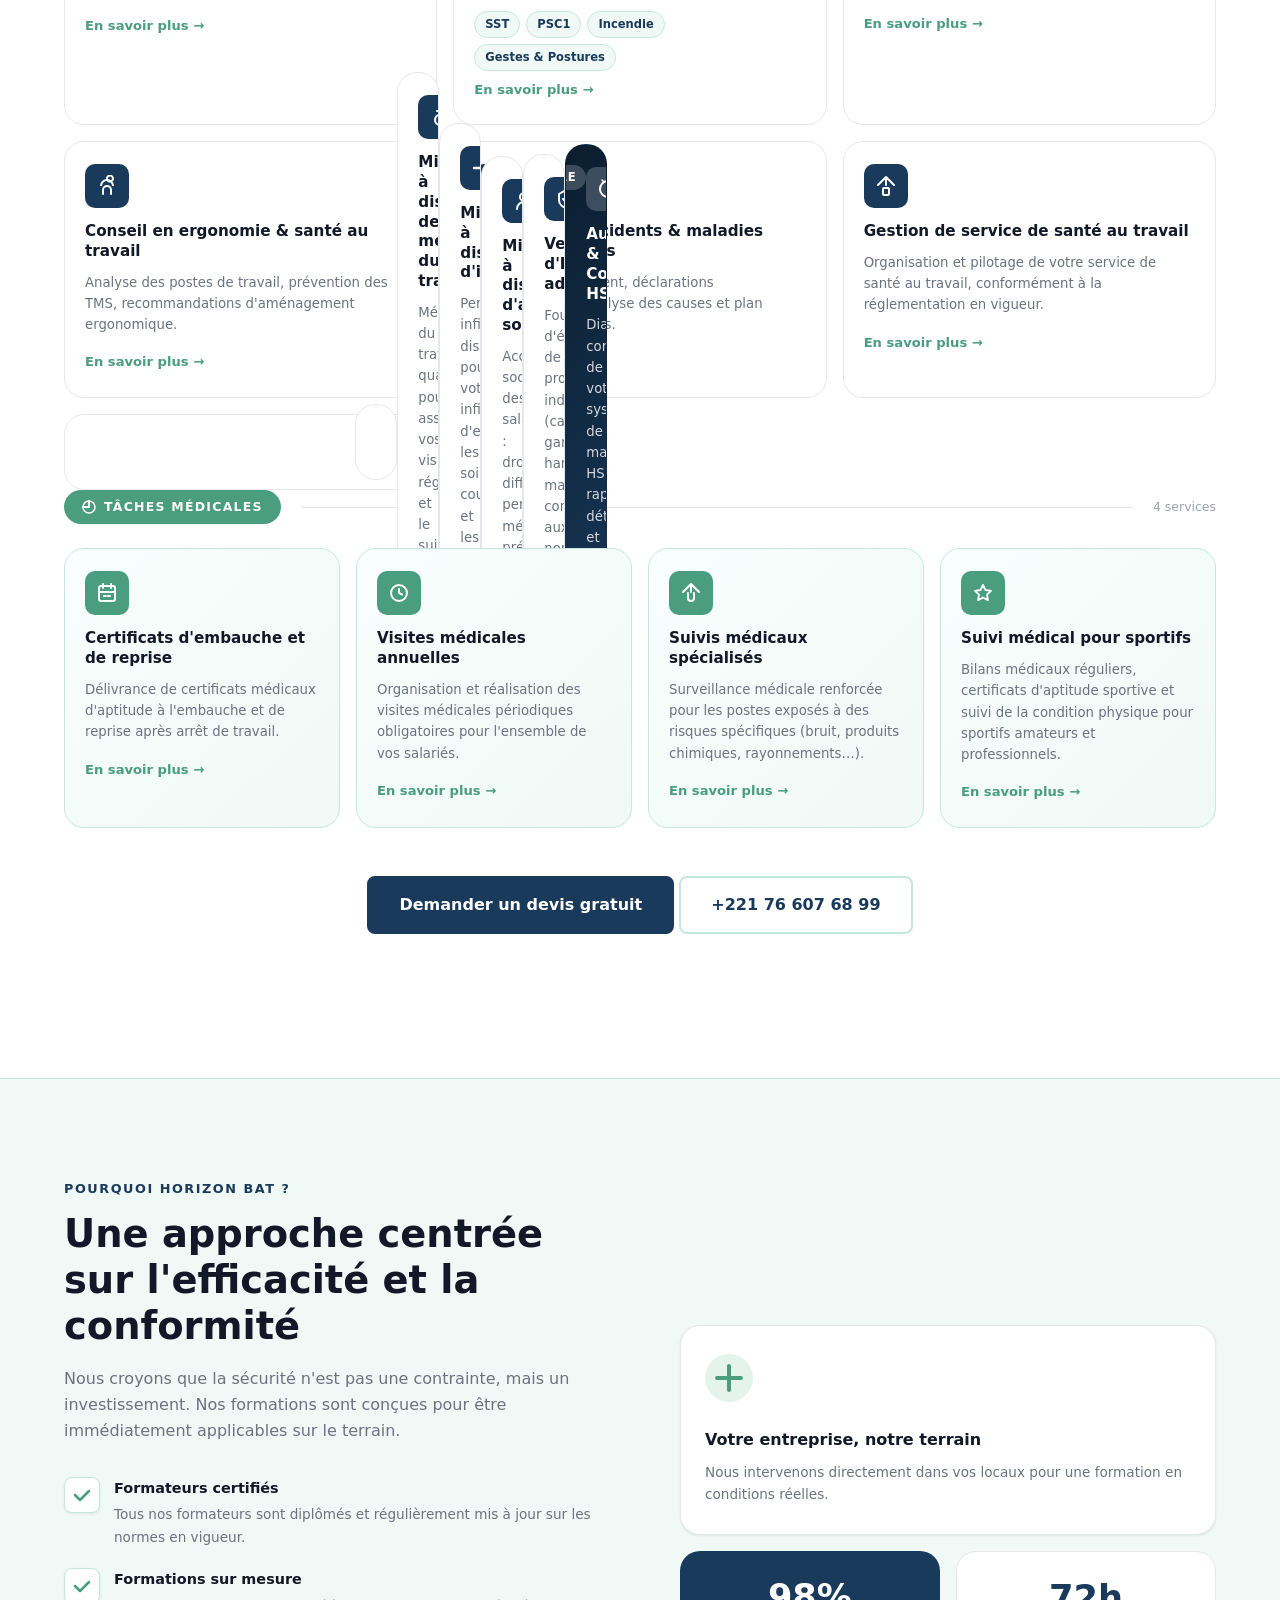
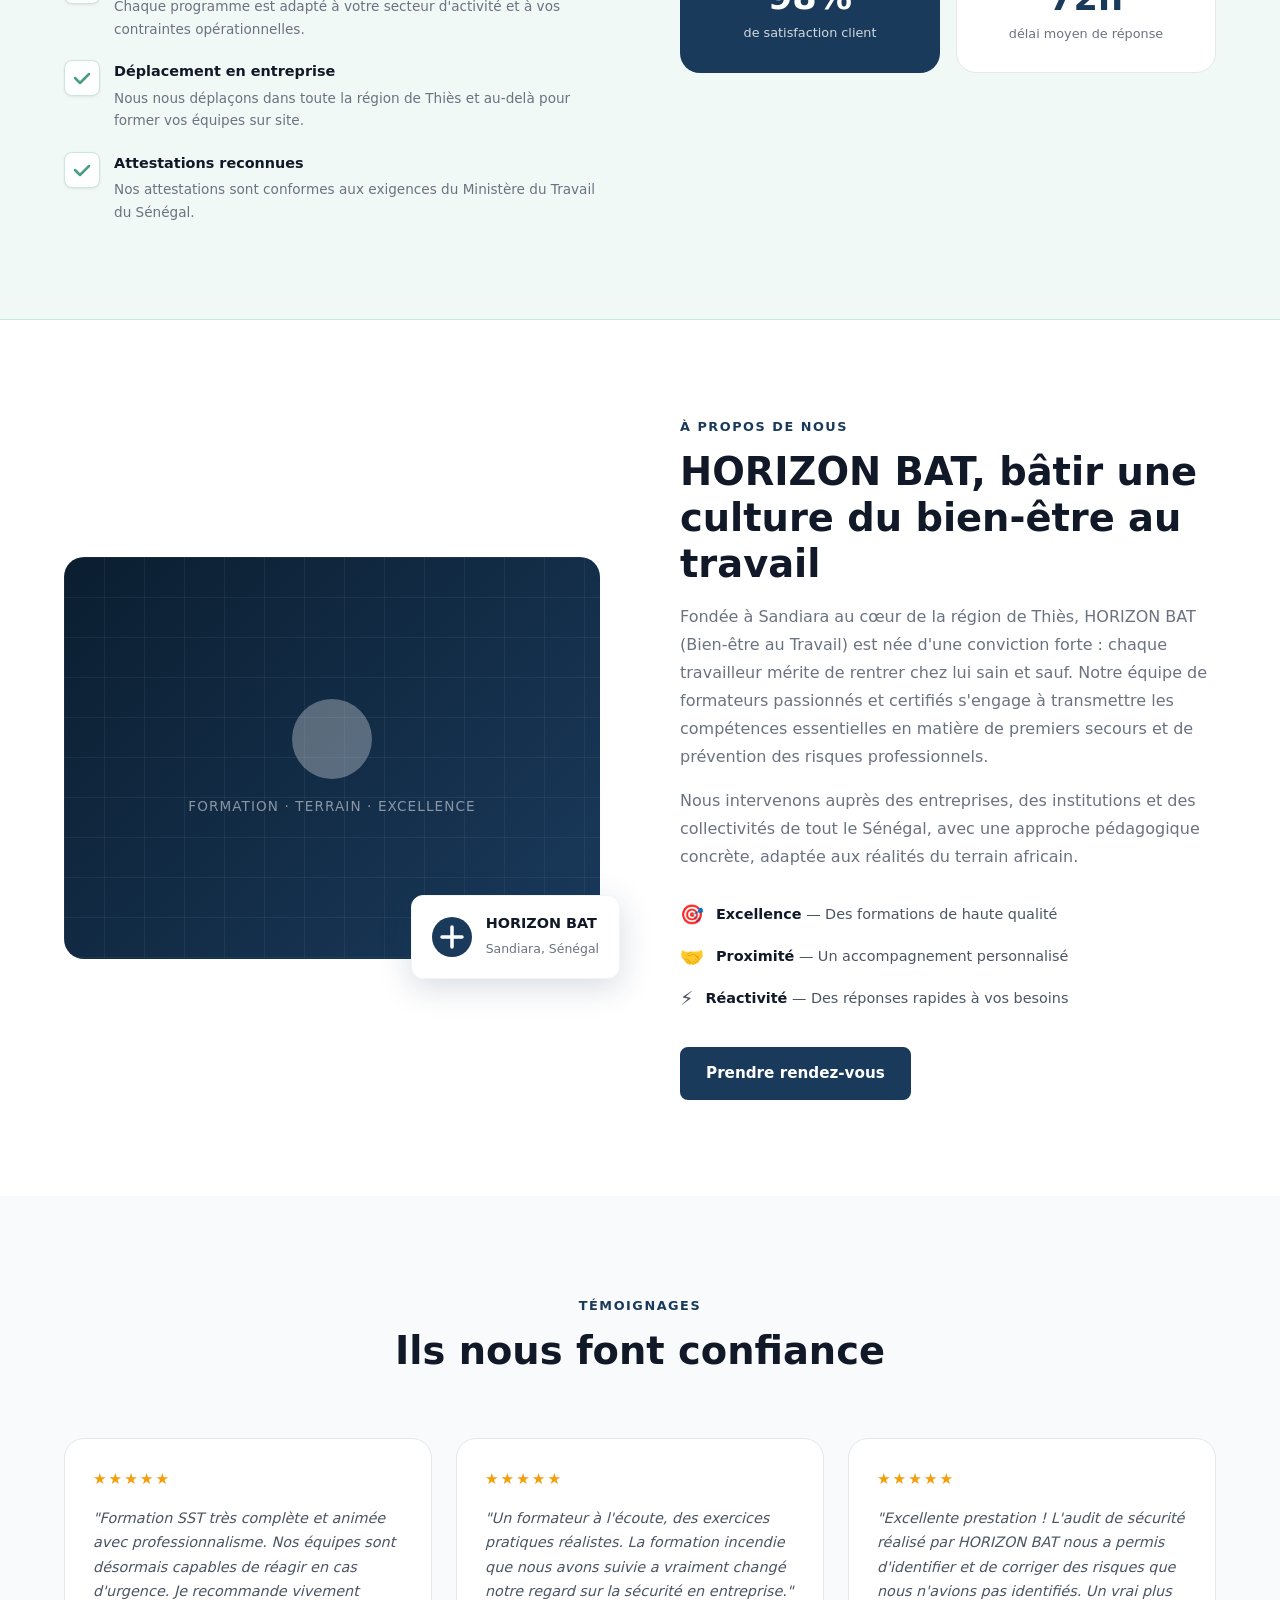
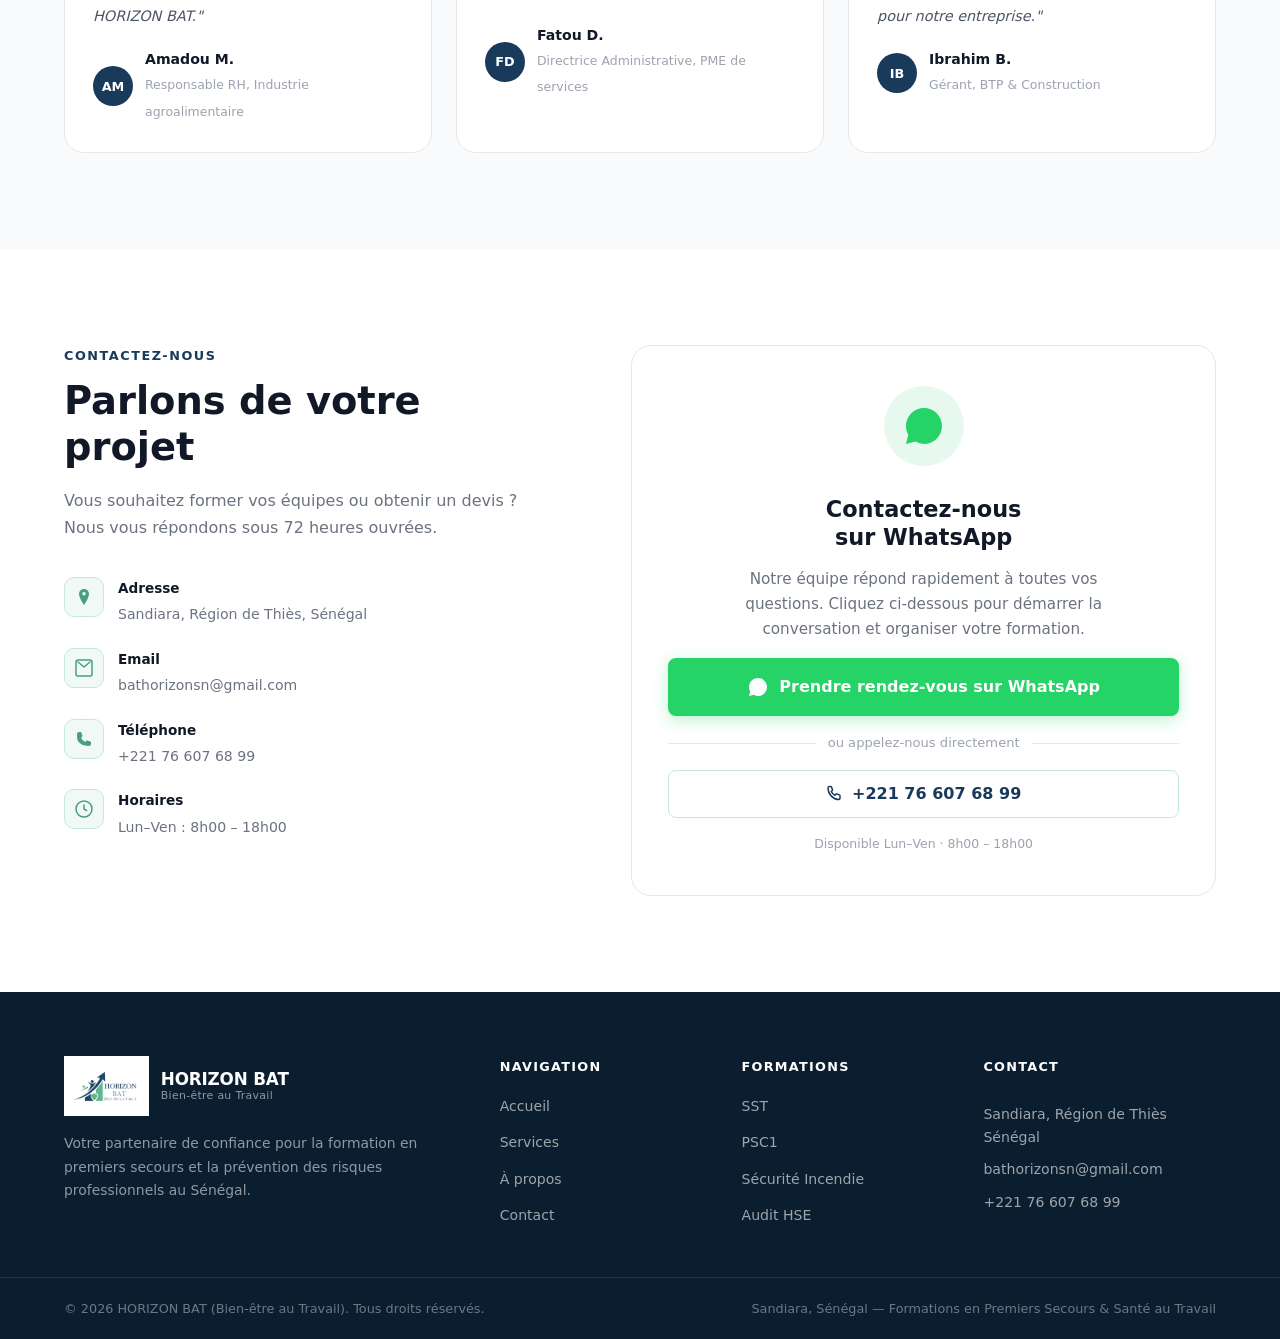
==== commit 5e4fdc6e: "Update index.html" ====
--- a/index.html
+++ b/index.html
@@ -194,11 +194,9 @@
             <a href="technicien-qse.html" class="service-card service-card--compact" data-aos style="text-decoration:none;color:inherit;">
               <div class="service-card__icon service-card__icon--blue">
                 <svg width="22" height="22" viewBox="0 0 22 22" fill="none"><circle cx="11" cy="8" r="4" stroke="#fff" stroke-width="2"/><path d="M3 20a8 8 0 0 1 16 0" stroke="#fff" stroke-width="2" stroke-linecap="round"/><path d="M14 11l2 2-2 2" stroke="#fff" stroke-width="1.5" stroke-linecap="round" stroke-linejoin="round"/></svg>
-              </div>
-              <h3 class="service-card__title">Mise à disposition de technicien QSE</h3>
-              <p class="service-card__desc">Technicien Qualité Sécurité Environnement disponible à temps partiel ou complet selon vos besoins.</p>
+              
           
-            </a>
+          
 
             <!-- 8. Médecin du travail -->
             <a href="medecin-travail.html" class="service-card service-card--compact" data-aos style="text-decoration:none;color:inherit;">
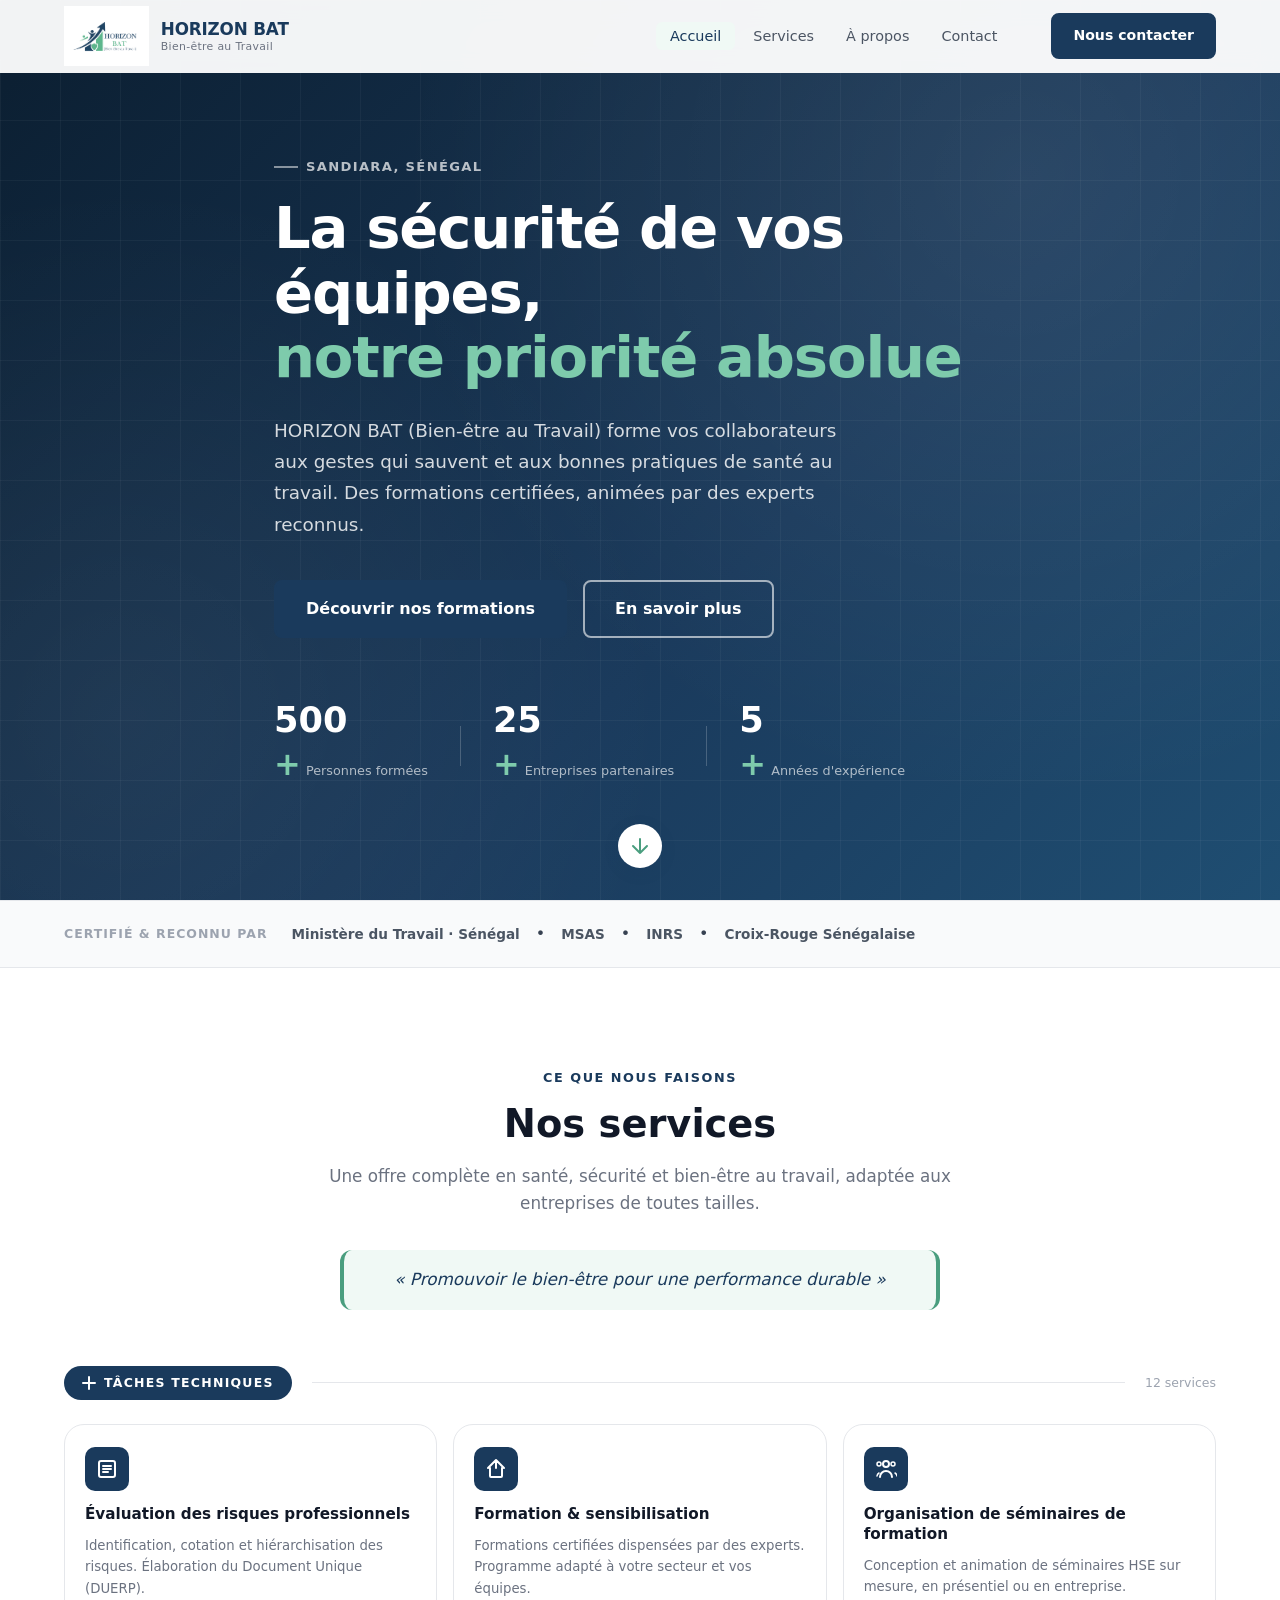
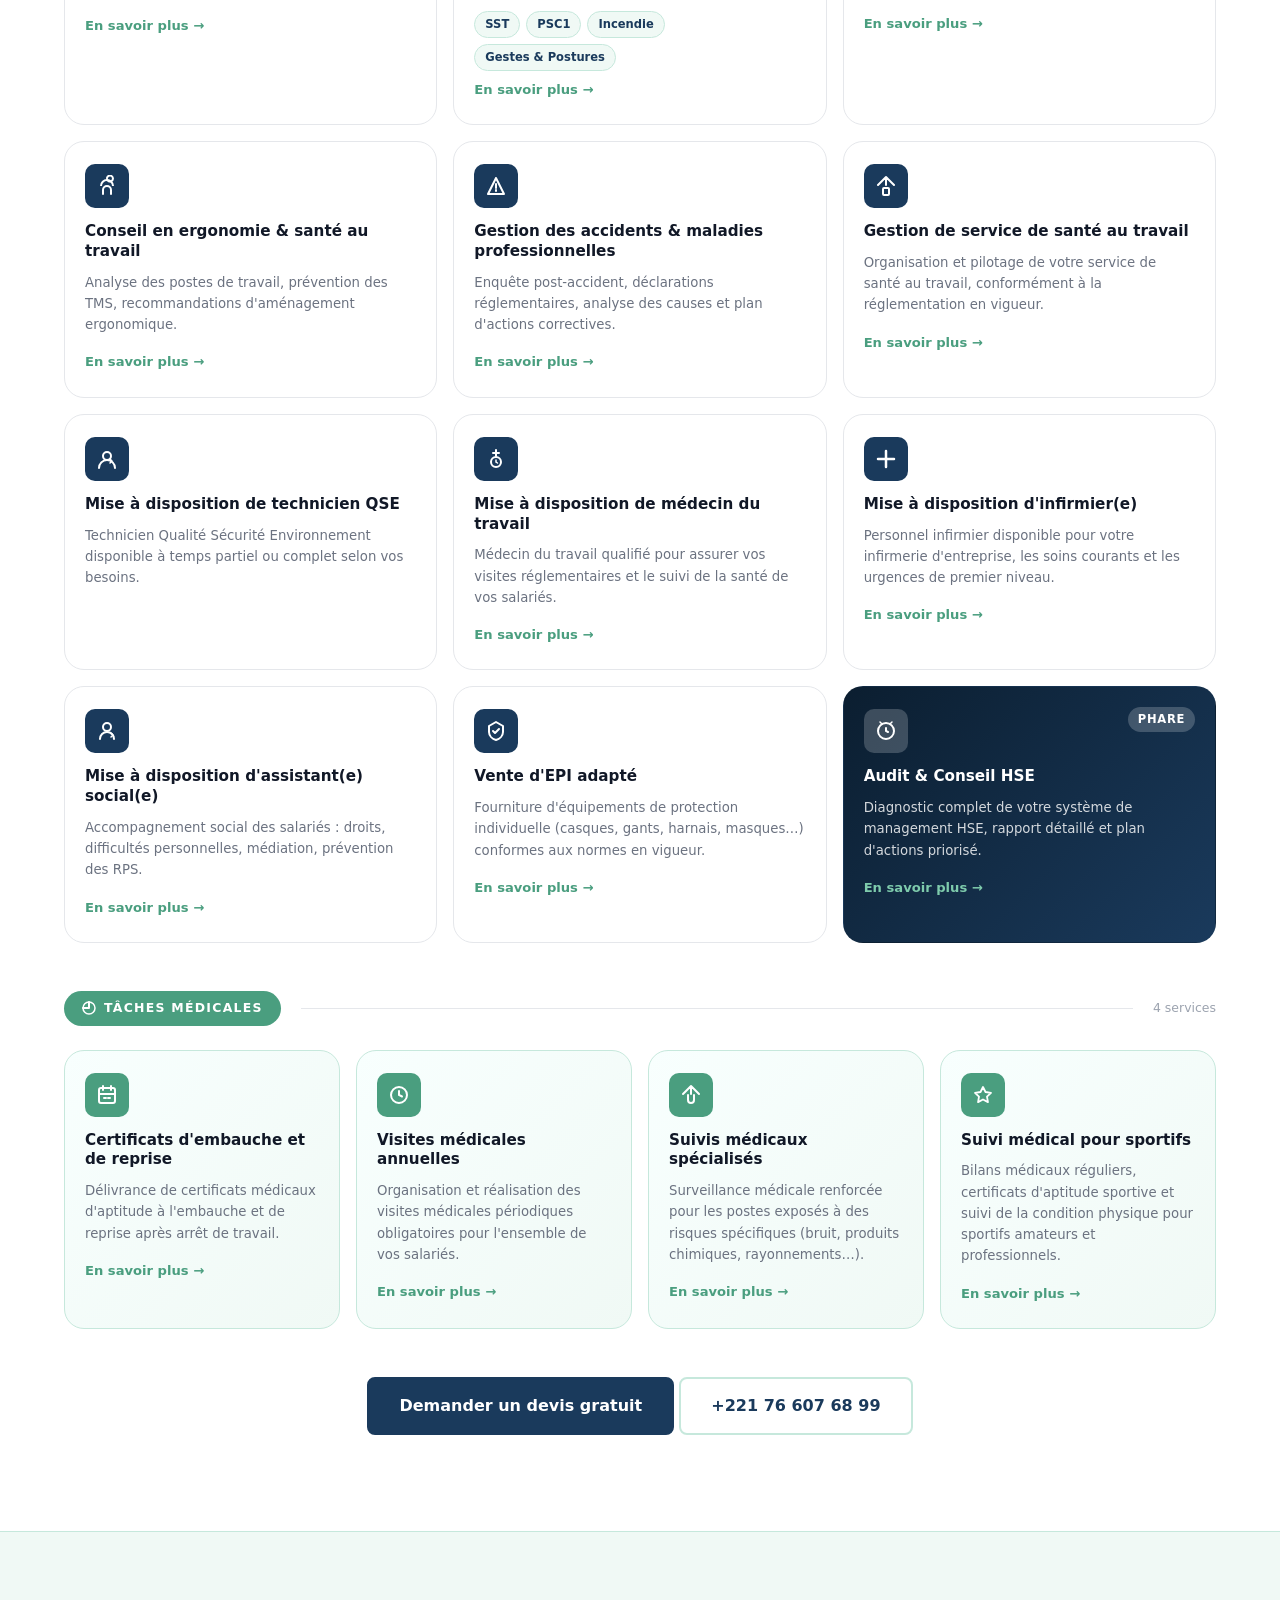
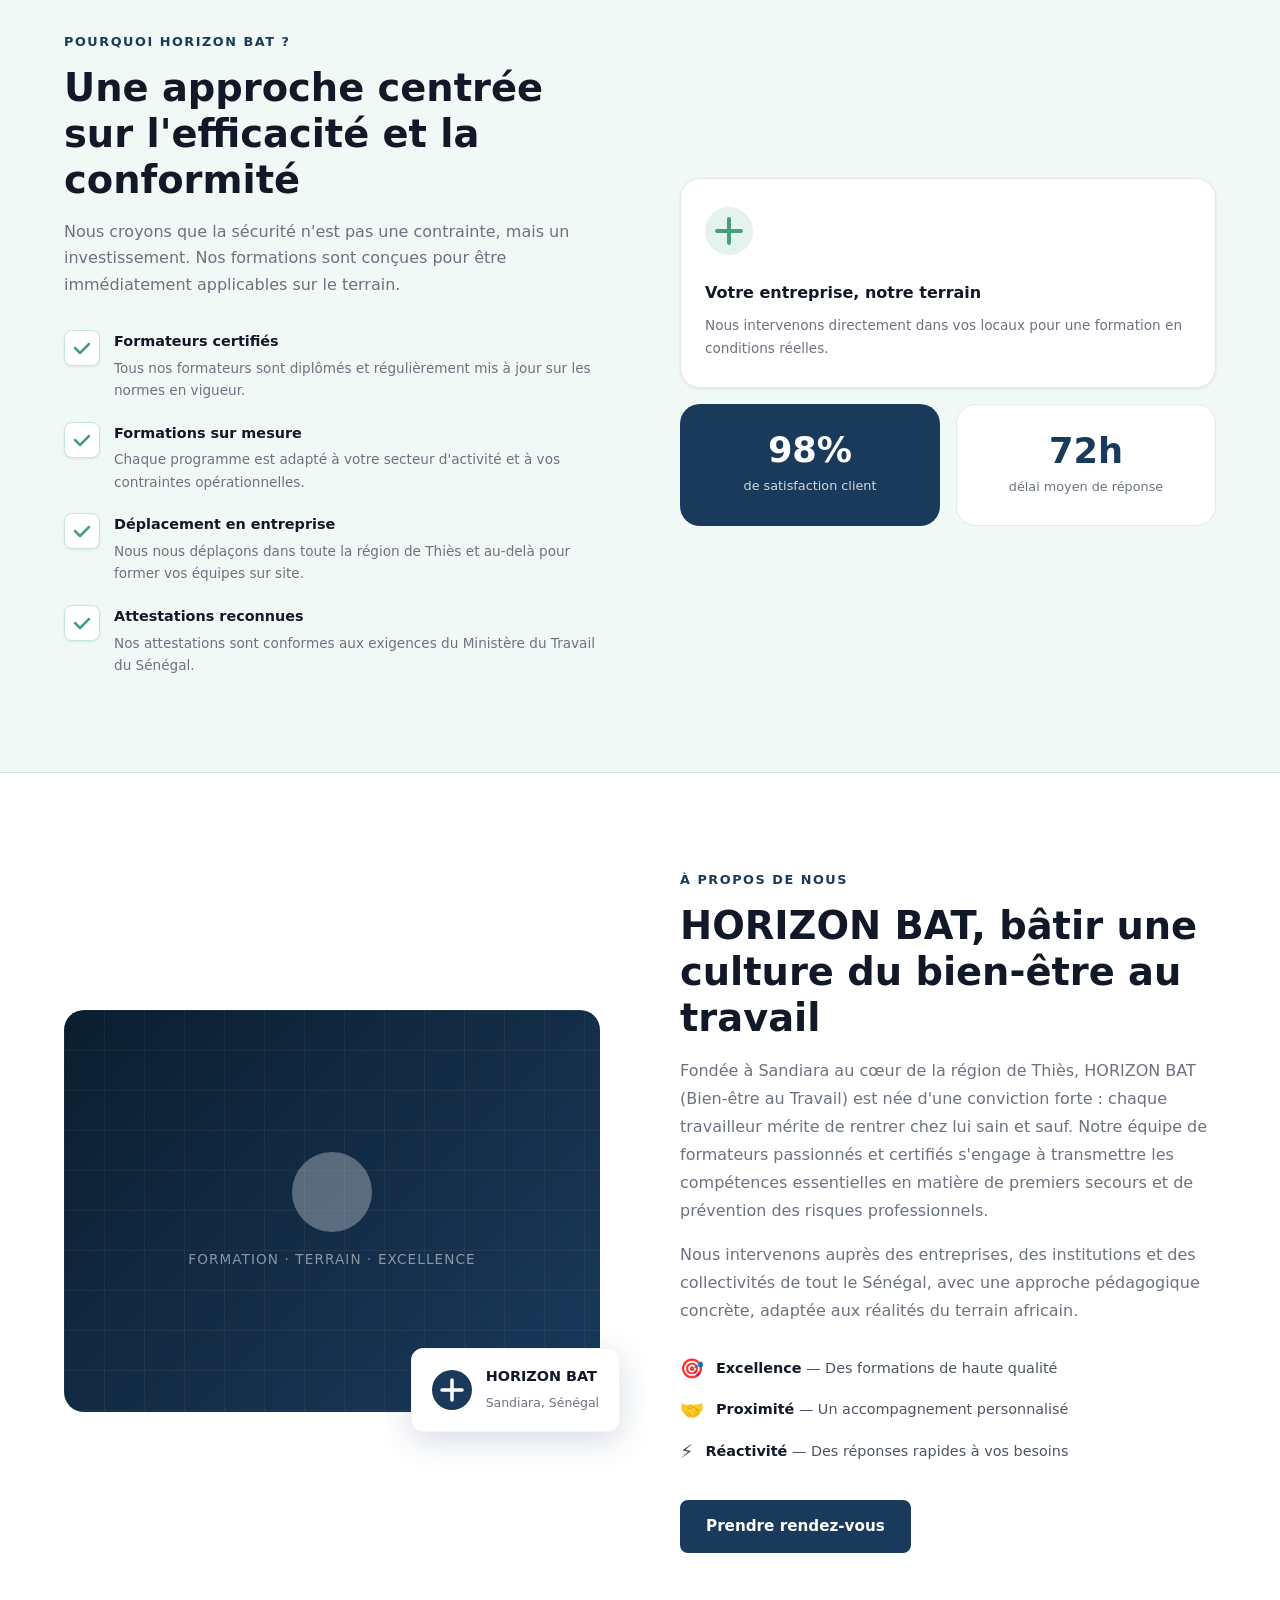
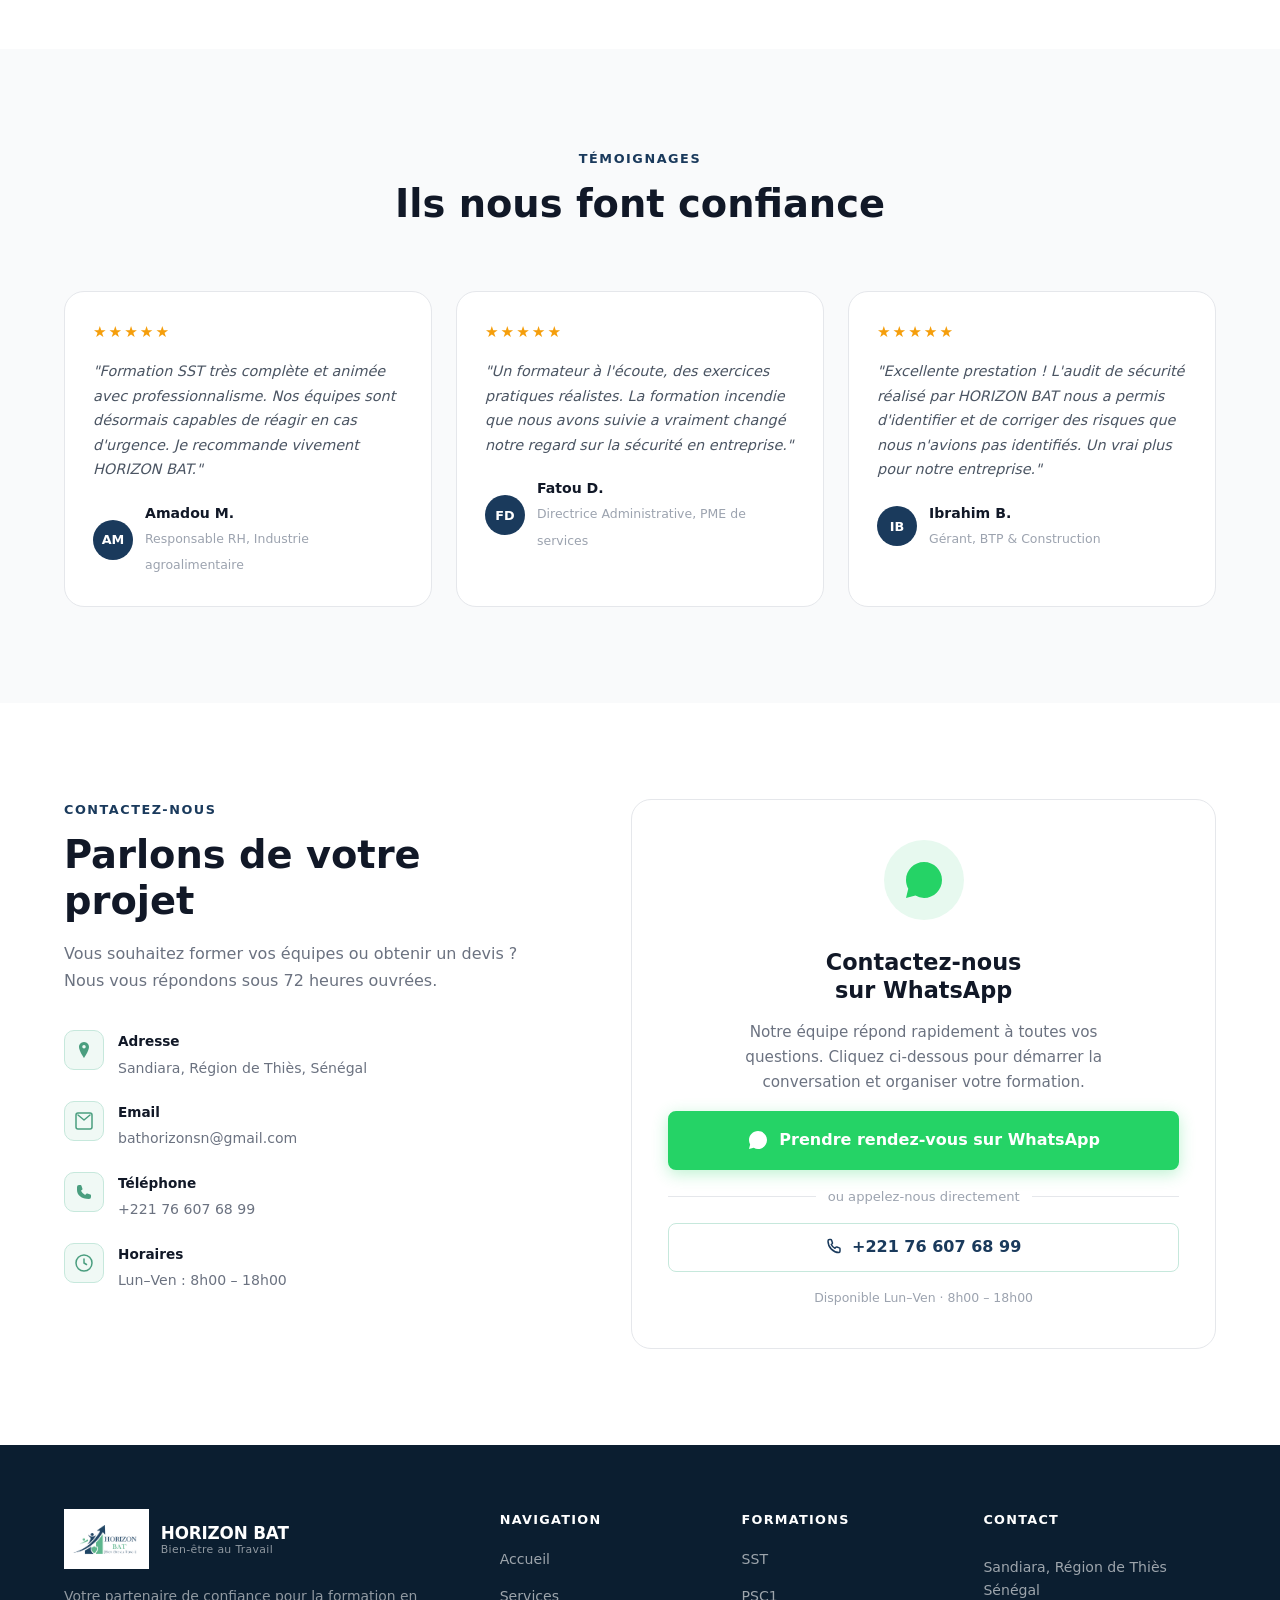
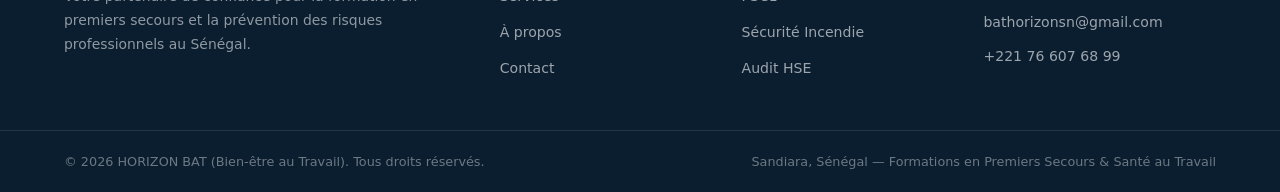
==== commit f52f7356: "Update index.html" ====
--- a/index.html
+++ b/index.html
@@ -194,8 +194,9 @@
             <a href="technicien-qse.html" class="service-card service-card--compact" data-aos style="text-decoration:none;color:inherit;">
               <div class="service-card__icon service-card__icon--blue">
                 <svg width="22" height="22" viewBox="0 0 22 22" fill="none"><circle cx="11" cy="8" r="4" stroke="#fff" stroke-width="2"/><path d="M3 20a8 8 0 0 1 16 0" stroke="#fff" stroke-width="2" stroke-linecap="round"/><path d="M14 11l2 2-2 2" stroke="#fff" stroke-width="1.5" stroke-linecap="round" stroke-linejoin="round"/></svg>
-              
-          
+              </div>
+              <h3 class="service-card__title">Mise à disposition de technicien QSE</h3>
+              <p class="service-card__desc">Technicien Qualité Sécurité Environnement disponible à temps partiel ou complet selon vos besoins.</p>          
           
 
             <!-- 8. Médecin du travail -->
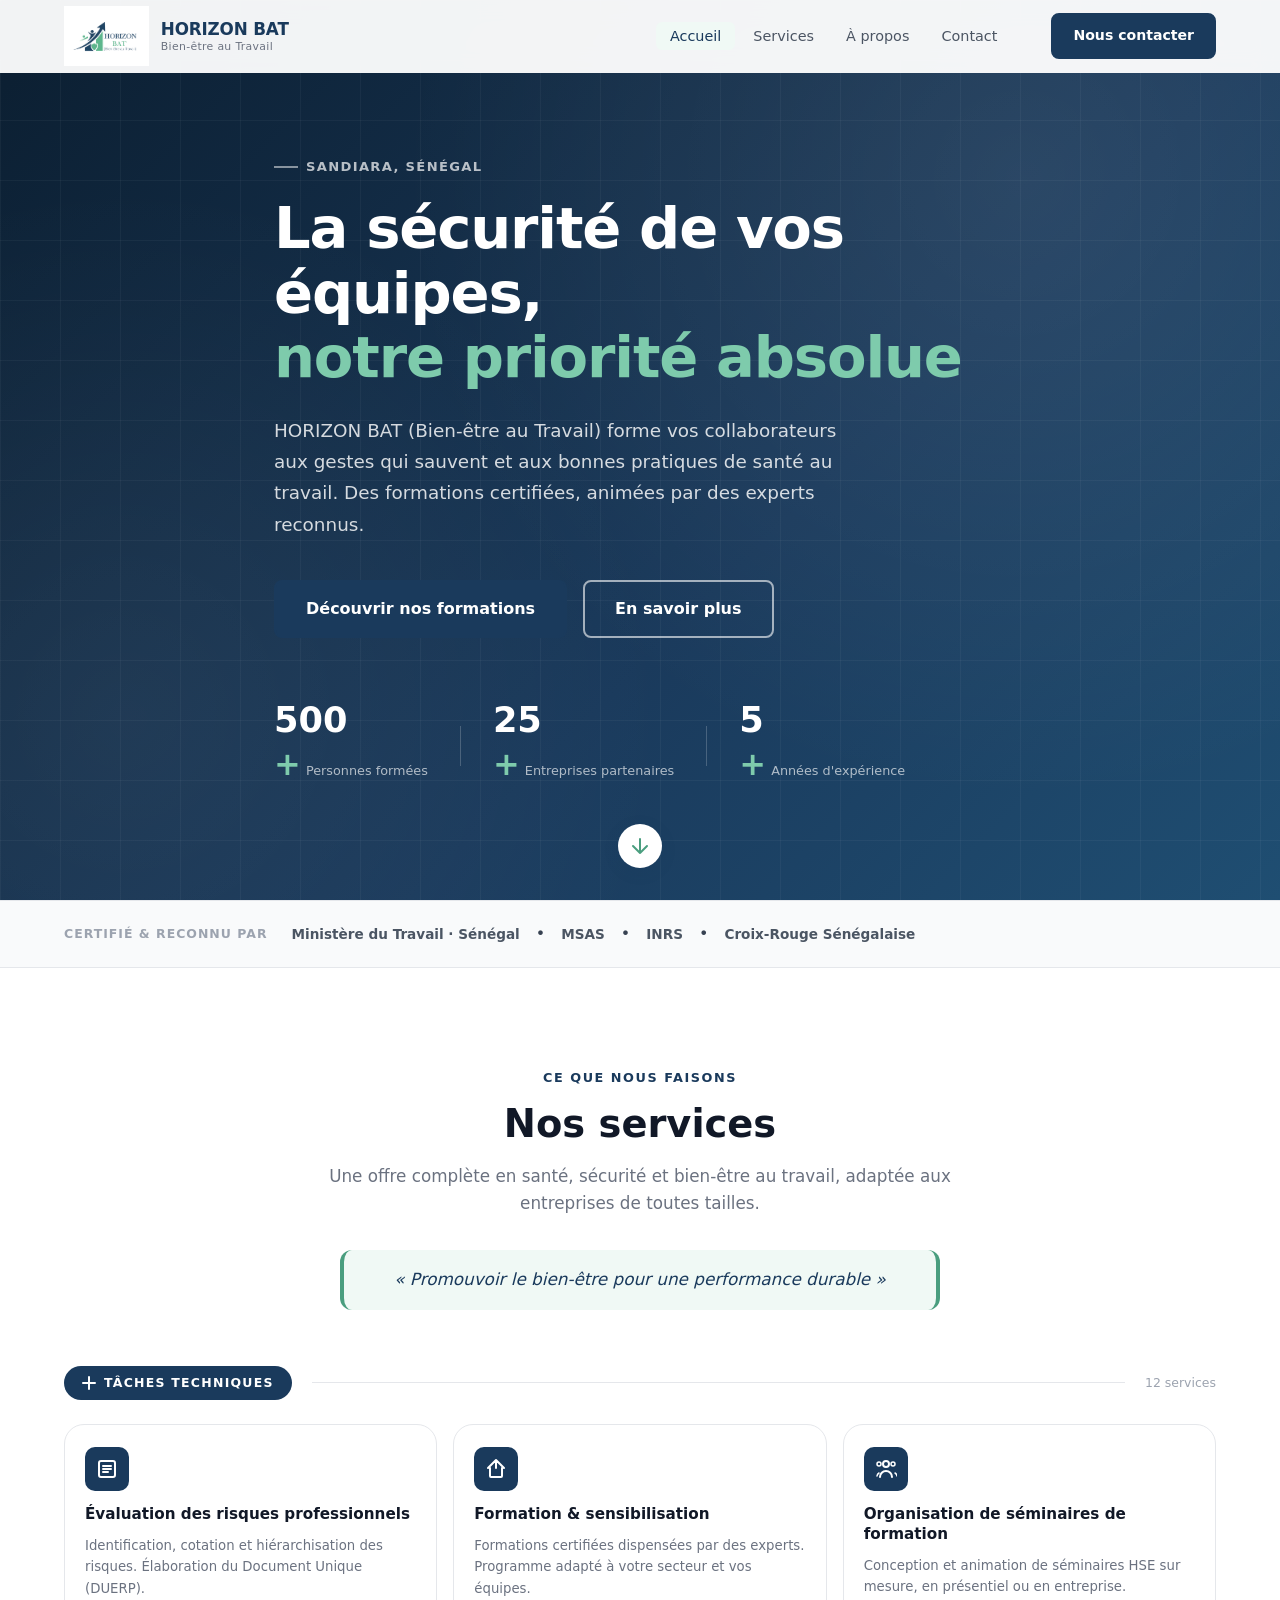
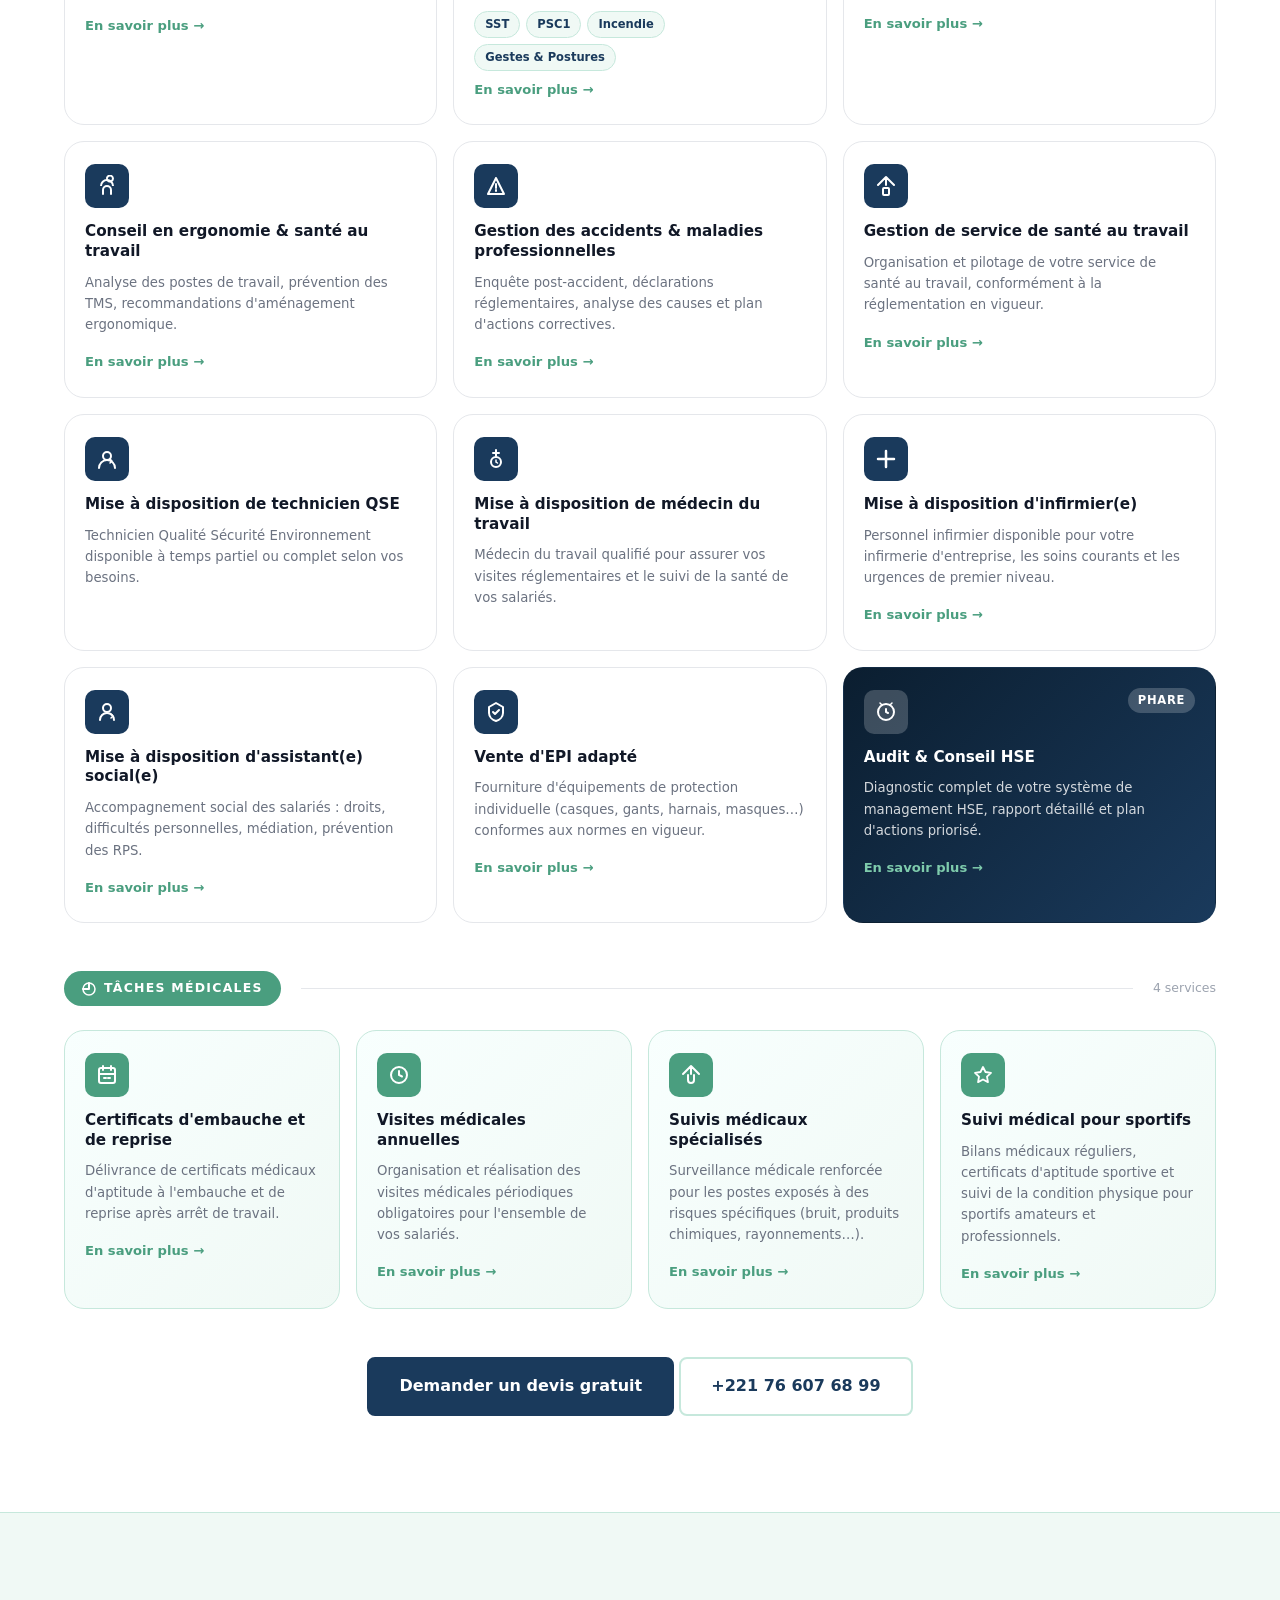
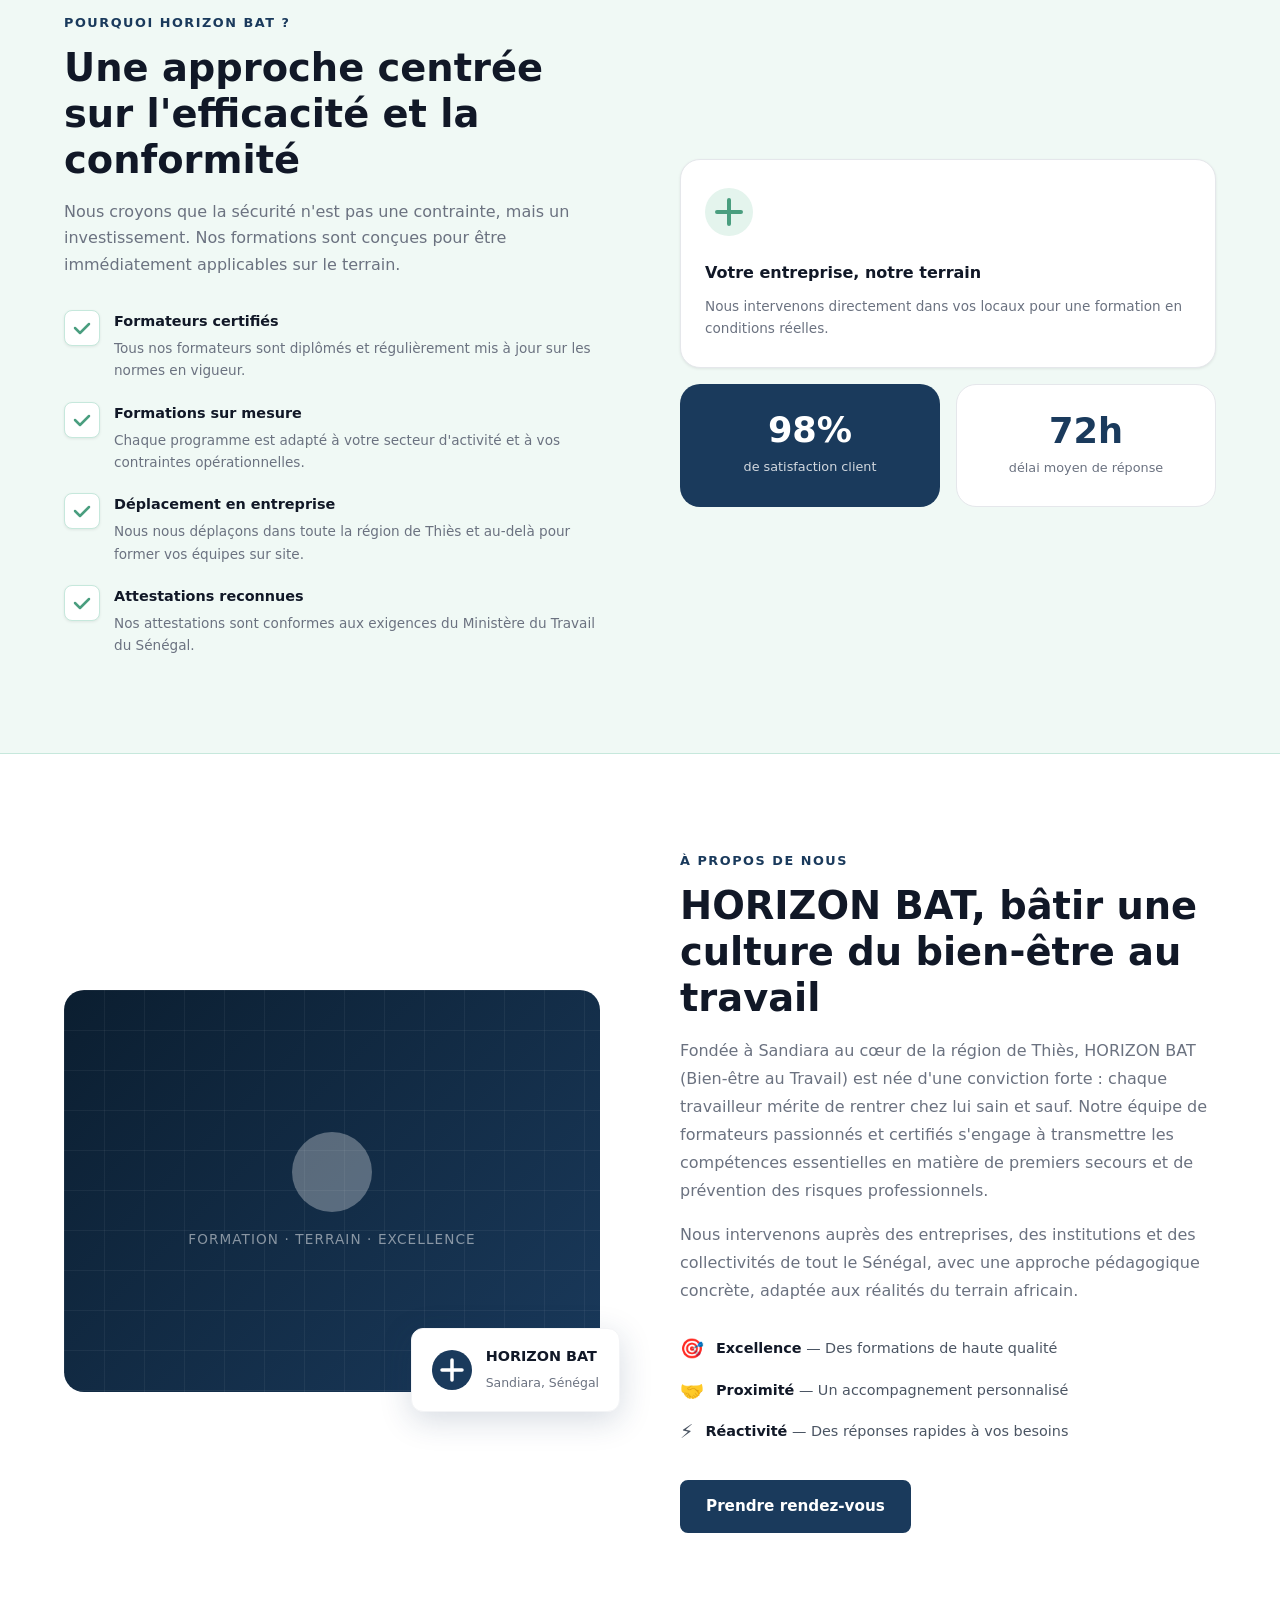
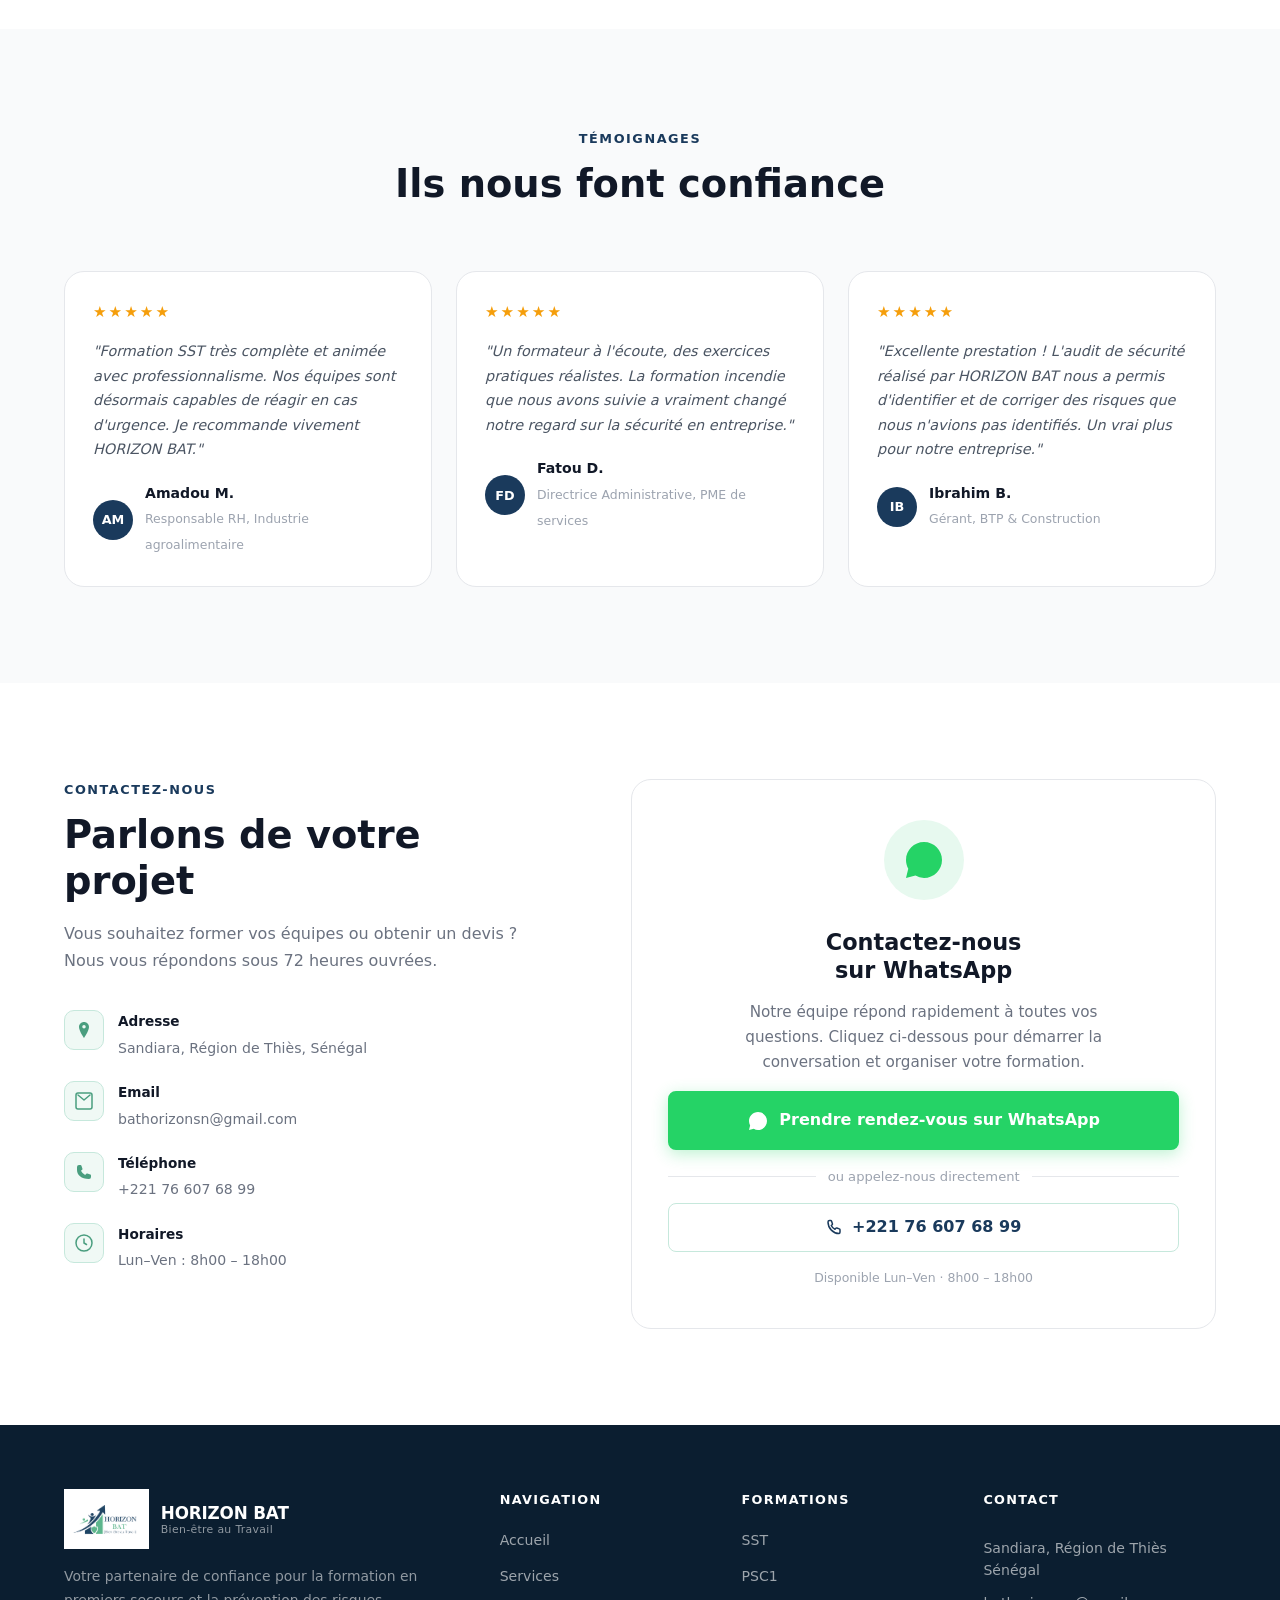
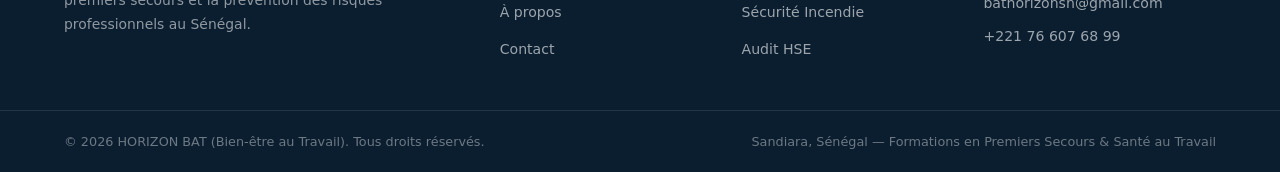
==== commit e6511204: "Update index.html" ====
--- a/index.html
+++ b/index.html
@@ -206,8 +206,7 @@
               </div>
               <h3 class="service-card__title">Mise à disposition de médecin du travail</h3>
               <p class="service-card__desc">Médecin du travail qualifié pour assurer vos visites réglementaires et le suivi de la santé de vos salariés.</p>
-              <span class="service-card__more">En savoir plus →</span>
-            </a>
+              
 
             <!-- 9. Infirmier(e) -->
             <a href="infirmier.html" class="service-card service-card--compact" data-aos style="text-decoration:none;color:inherit;">
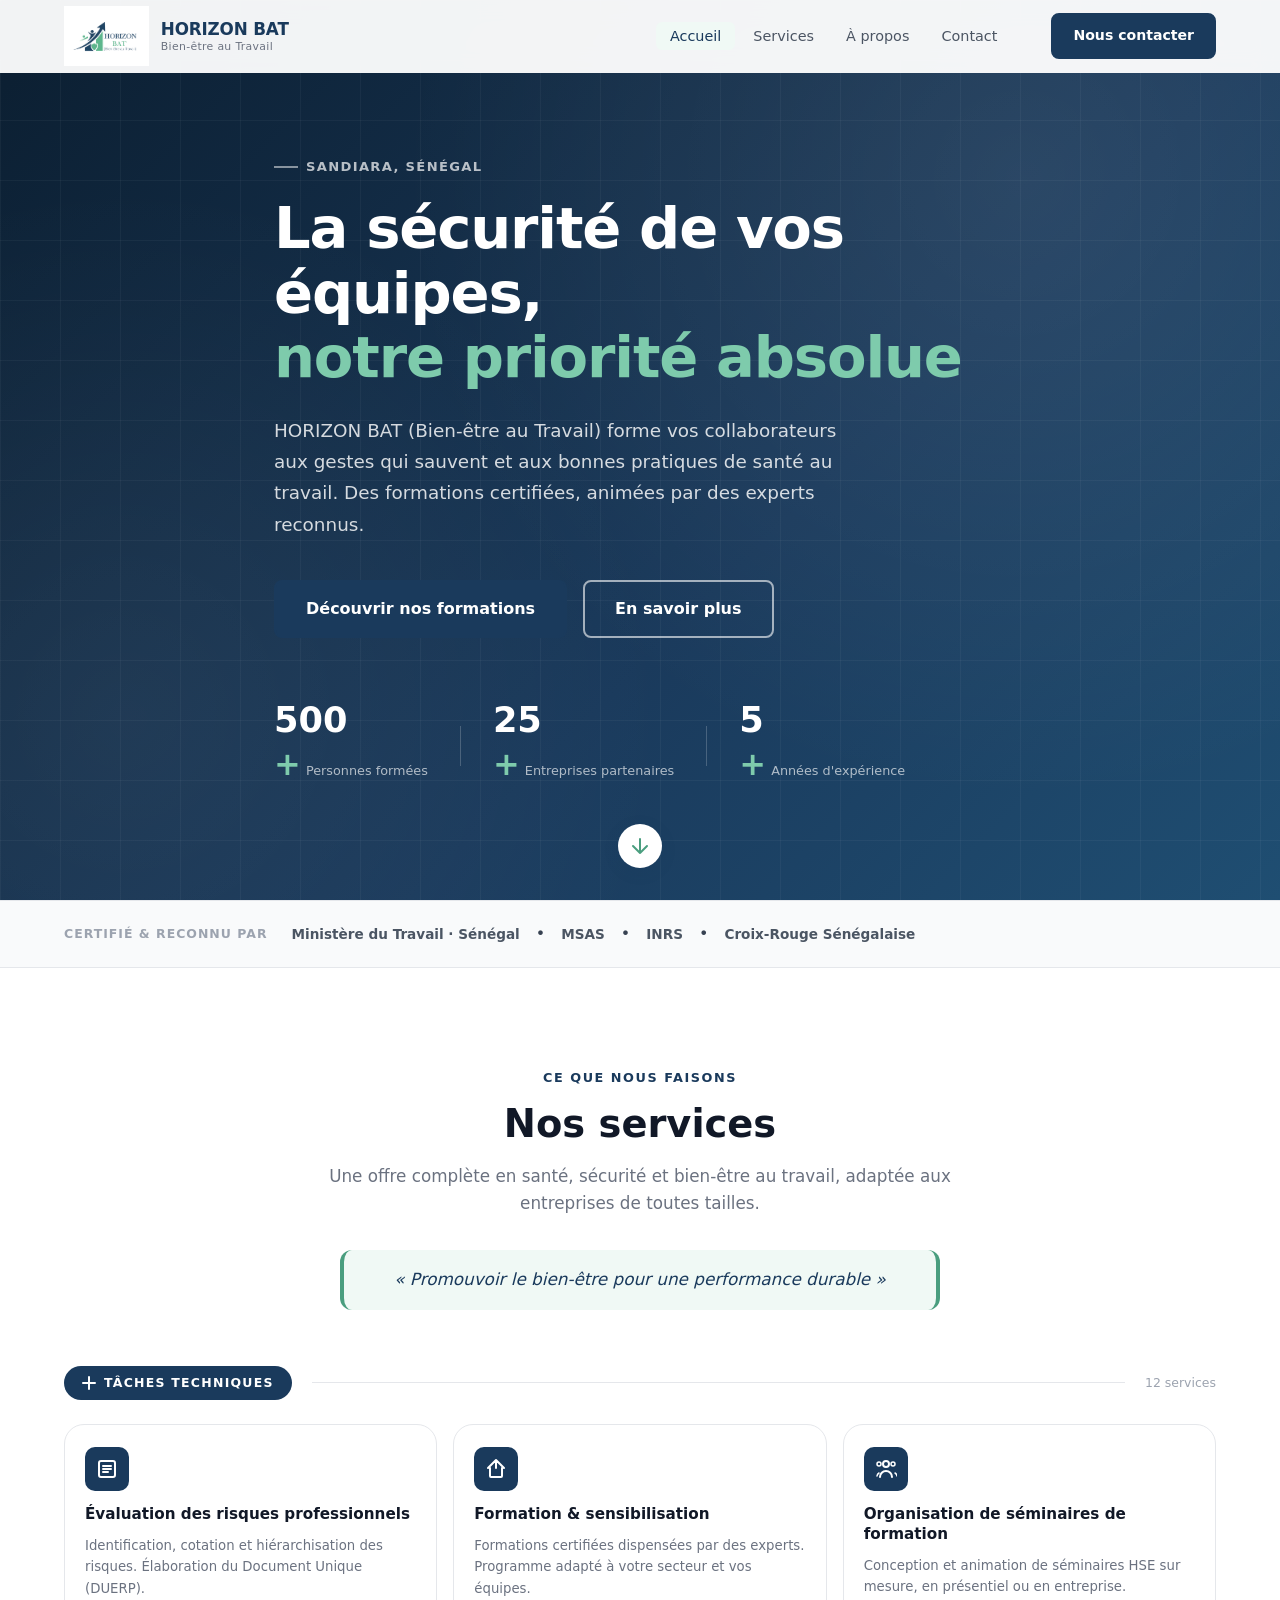
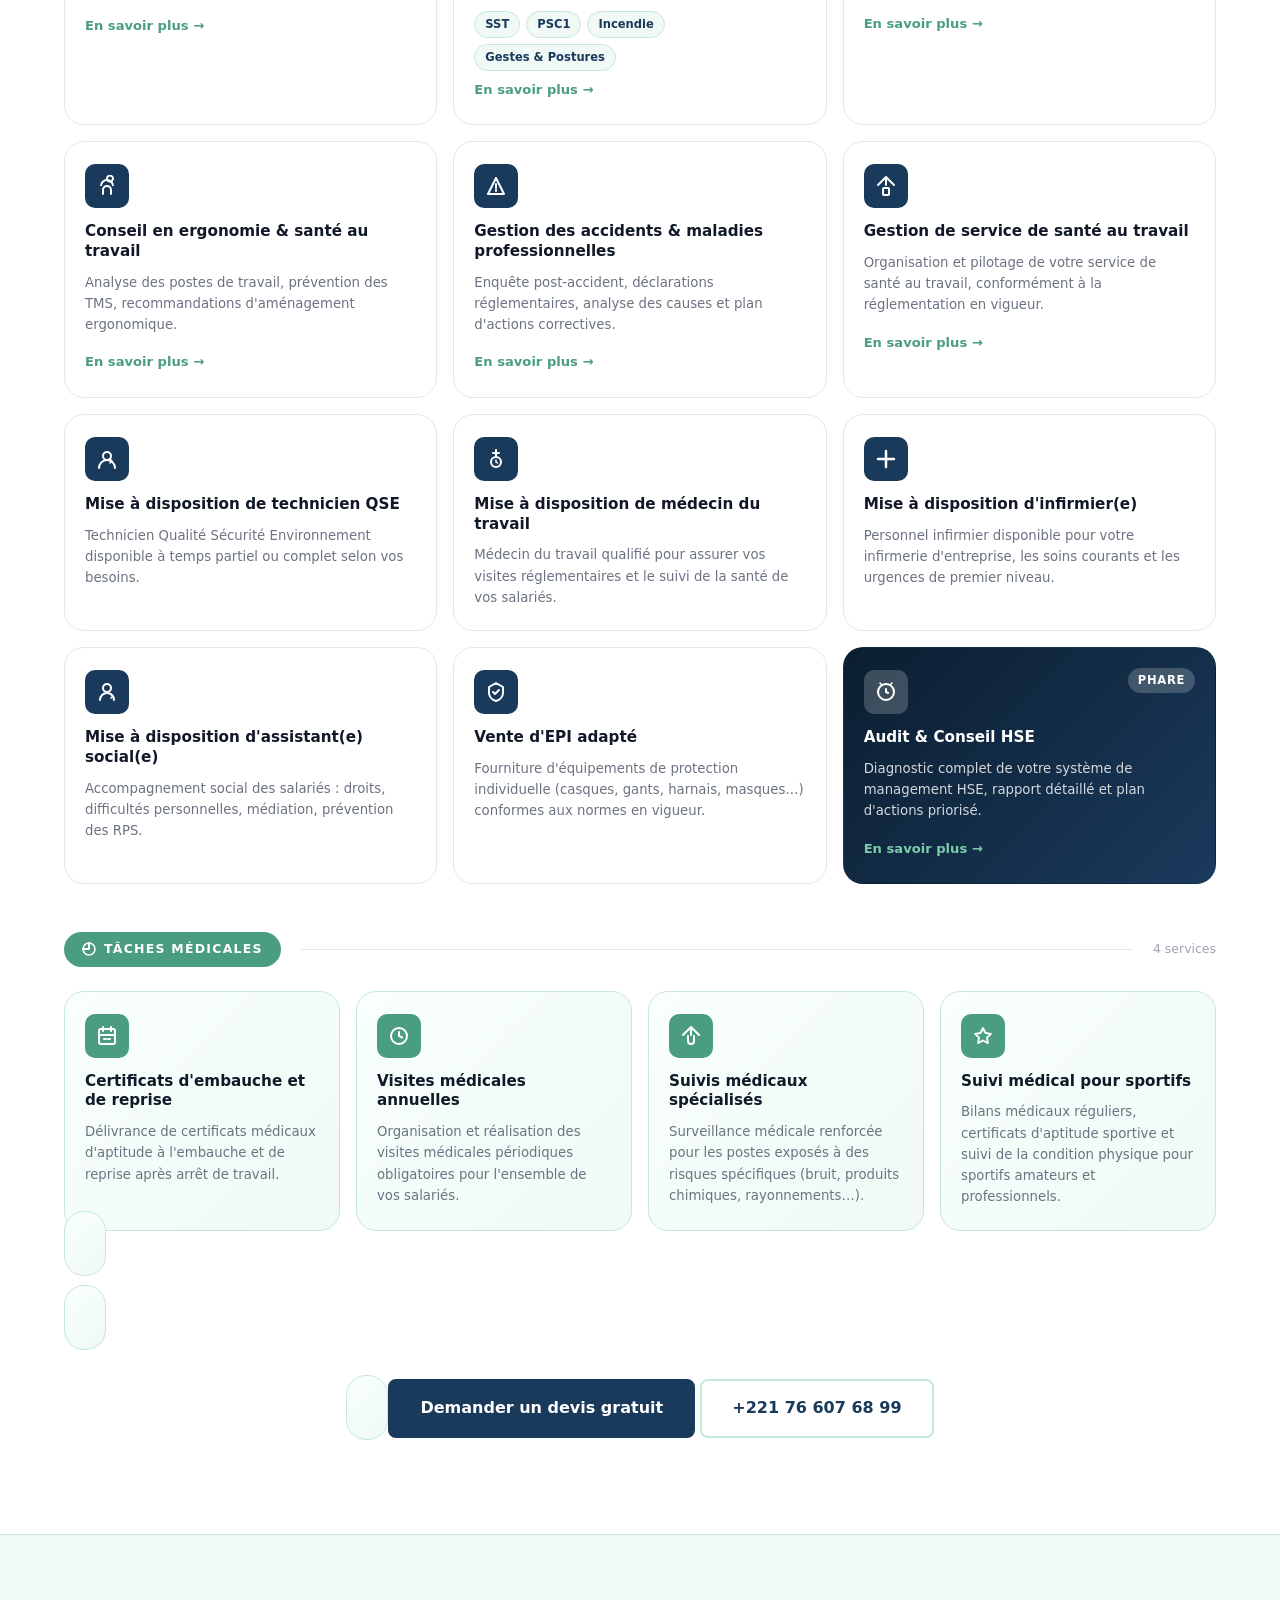
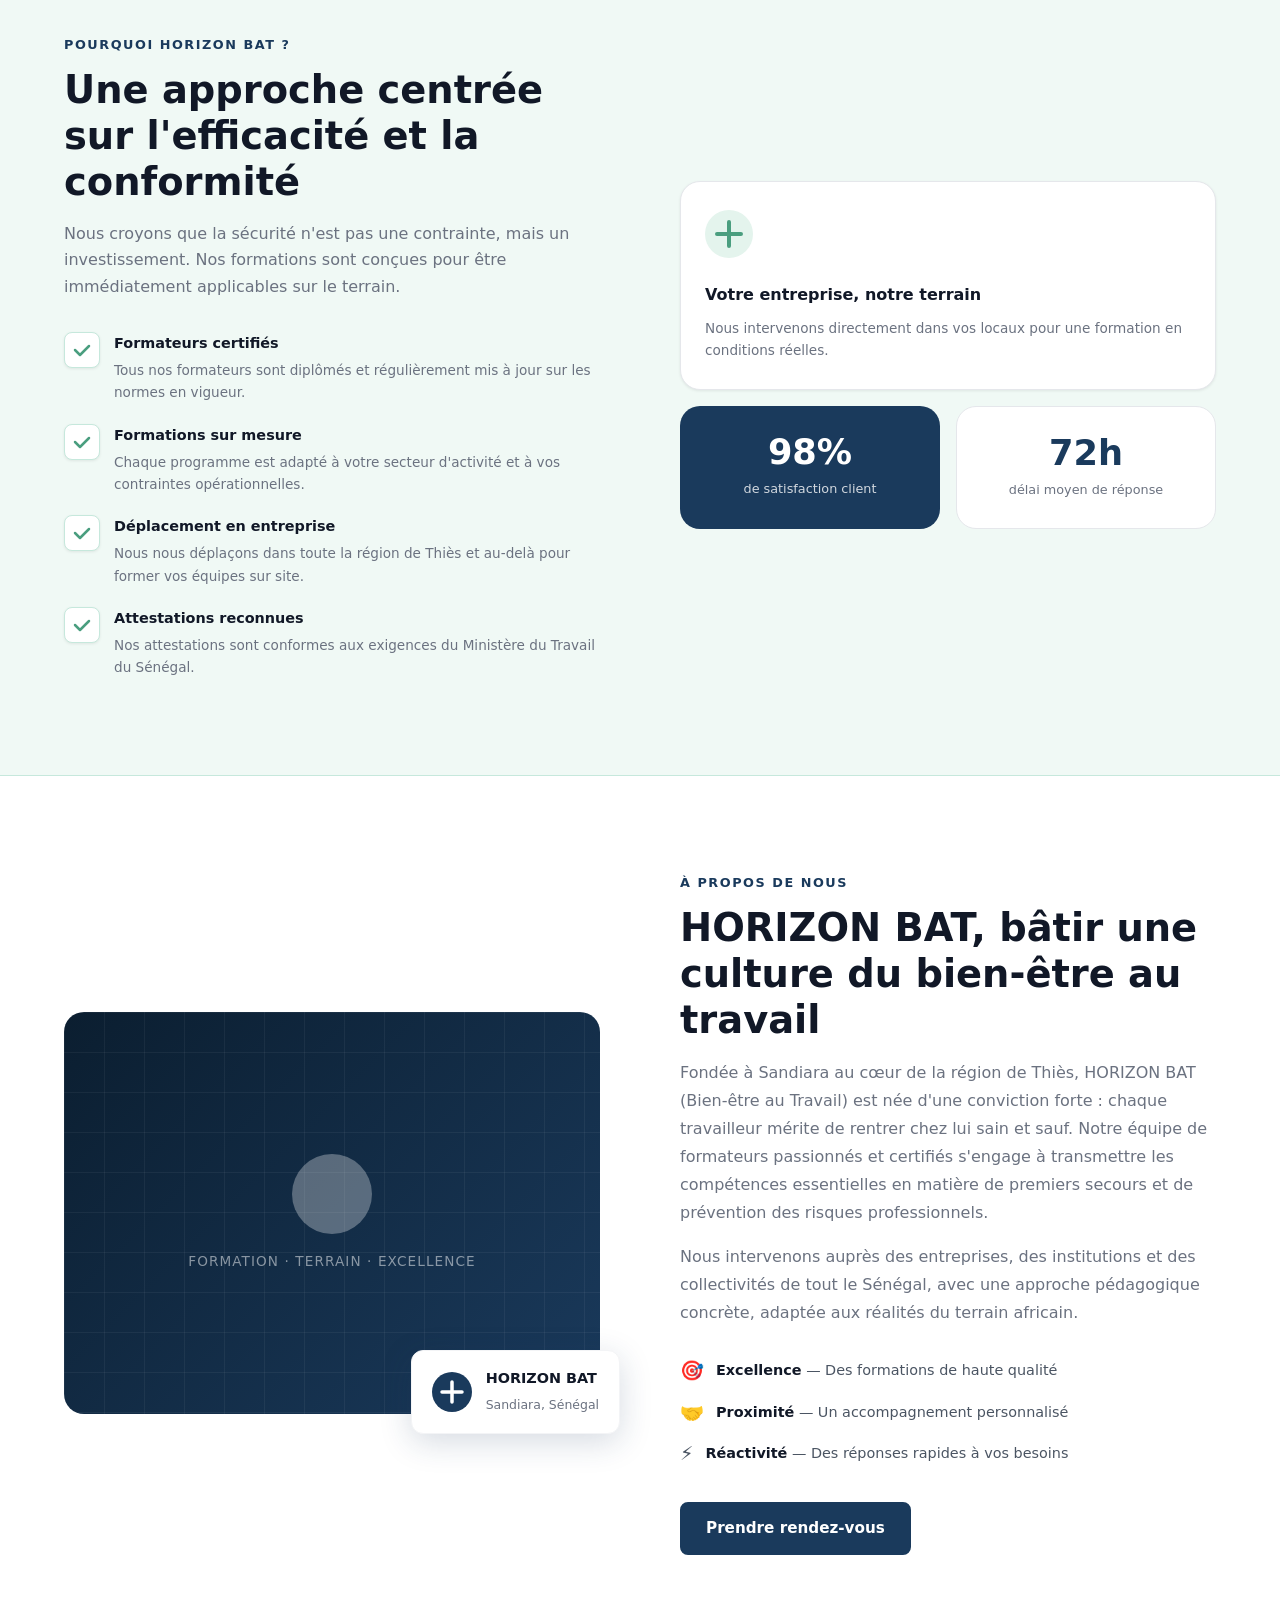
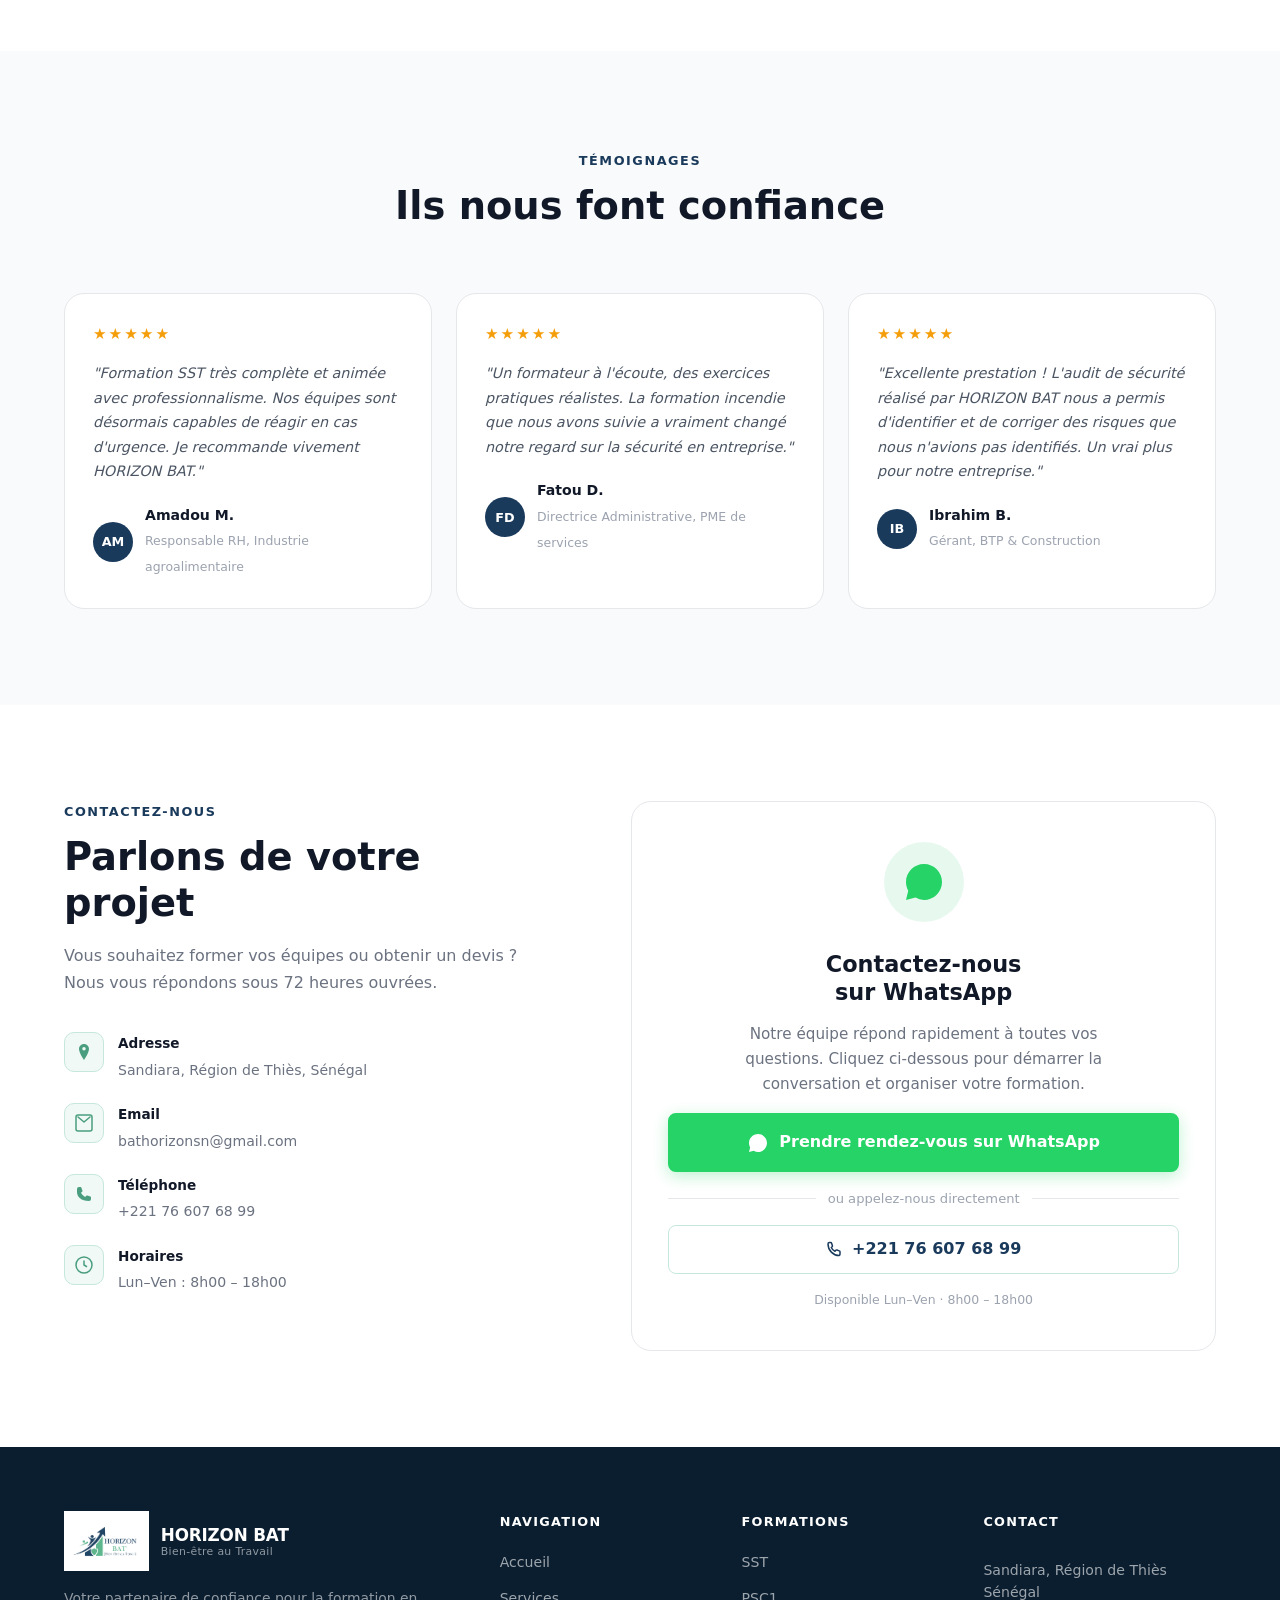
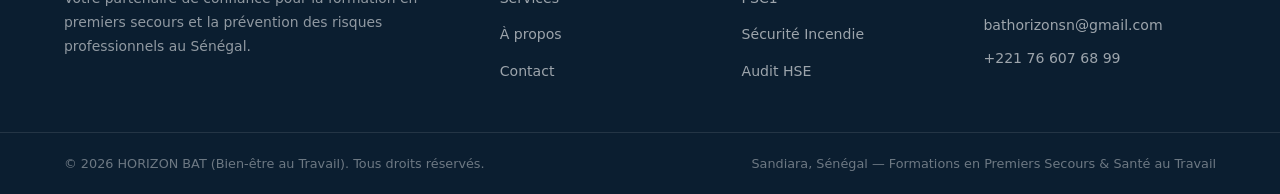
==== commit 0999194f: "Update index.html" ====
--- a/index.html
+++ b/index.html
@@ -215,8 +215,7 @@
               </div>
               <h3 class="service-card__title">Mise à disposition d'infirmier(e)</h3>
               <p class="service-card__desc">Personnel infirmier disponible pour votre infirmerie d'entreprise, les soins courants et les urgences de premier niveau.</p>
-              <span class="service-card__more">En savoir plus →</span>
-            </a>
+              
 
             <!-- 10. Assistant(e) social -->
             <a href="assistant-social.html" class="service-card service-card--compact" data-aos style="text-decoration:none;color:inherit;">
@@ -225,8 +224,7 @@
               </div>
               <h3 class="service-card__title">Mise à disposition d'assistant(e) social(e)</h3>
               <p class="service-card__desc">Accompagnement social des salariés : droits, difficultés personnelles, médiation, prévention des RPS.</p>
-              <span class="service-card__more">En savoir plus →</span>
-            </a>
+              
 
             <!-- 11. EPI -->
             <a href="epi.html" class="service-card service-card--compact" data-aos style="text-decoration:none;color:inherit;">
@@ -235,8 +233,7 @@
               </div>
               <h3 class="service-card__title">Vente d'EPI adapté</h3>
               <p class="service-card__desc">Fourniture d'équipements de protection individuelle (casques, gants, harnais, masques…) conformes aux normes en vigueur.</p>
-              <span class="service-card__more">En savoir plus →</span>
-            </a>
+              
 
             <!-- 12. Audit HSE -->
             <a href="audit-hse.html" class="service-card service-card--compact service-card--featured" data-aos style="text-decoration:none;color:inherit;">
@@ -271,8 +268,7 @@
               </div>
               <h3 class="service-card__title">Certificats d'embauche et de reprise</h3>
               <p class="service-card__desc">Délivrance de certificats médicaux d'aptitude à l'embauche et de reprise après arrêt de travail.</p>
-              <span class="service-card__more">En savoir plus →</span>
-            </a>
+              
 
             <a href="visites-medicales.html" class="service-card service-card--compact service-card--medical" data-aos style="text-decoration:none;color:inherit;">
               <div class="service-card__icon service-card__icon--green">
@@ -280,8 +276,7 @@
               </div>
               <h3 class="service-card__title">Visites médicales annuelles</h3>
               <p class="service-card__desc">Organisation et réalisation des visites médicales périodiques obligatoires pour l'ensemble de vos salariés.</p>
-              <span class="service-card__more">En savoir plus →</span>
-            </a>
+              
 
             <a href="suivis-medicaux.html" class="service-card service-card--compact service-card--medical" data-aos style="text-decoration:none;color:inherit;">
               <div class="service-card__icon service-card__icon--green">
@@ -289,8 +284,7 @@
               </div>
               <h3 class="service-card__title">Suivis médicaux spécialisés</h3>
               <p class="service-card__desc">Surveillance médicale renforcée pour les postes exposés à des risques spécifiques (bruit, produits chimiques, rayonnements…).</p>
-              <span class="service-card__more">En savoir plus →</span>
-            </a>
+              
 
             <a href="suivi-sportifs.html" class="service-card service-card--compact service-card--medical" data-aos style="text-decoration:none;color:inherit;">
               <div class="service-card__icon service-card__icon--green">
@@ -298,8 +292,7 @@
               </div>
               <h3 class="service-card__title">Suivi médical pour sportifs</h3>
               <p class="service-card__desc">Bilans médicaux réguliers, certificats d'aptitude sportive et suivi de la condition physique pour sportifs amateurs et professionnels.</p>
-              <span class="service-card__more">En savoir plus →</span>
-            </a>
+              
 
           </div>
         </div>
